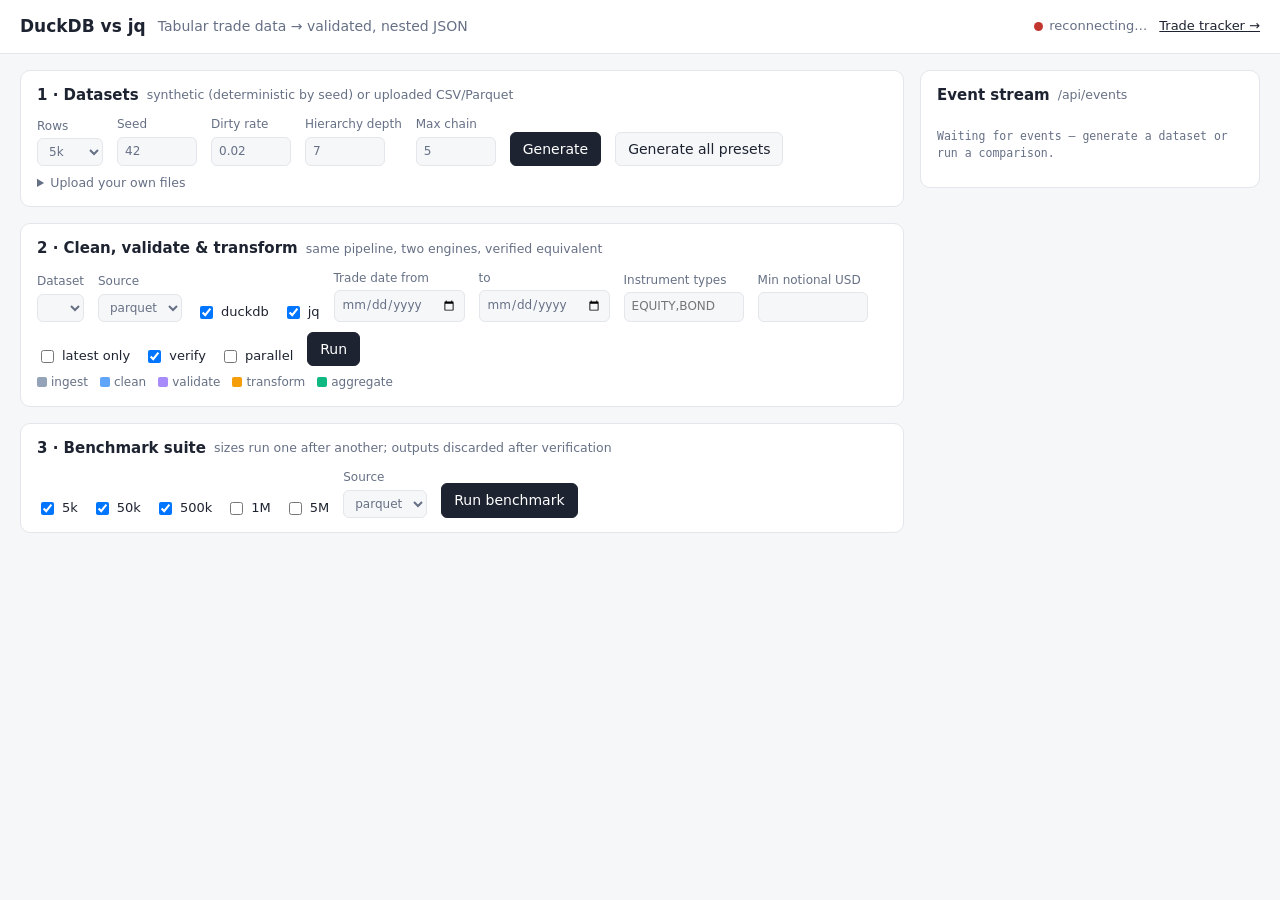
==== app/api/static/index.html @ 7aa0da77 "DuckDB vs jq trade-transformation POC Event-driven FastAPI service that cleans, validates and maps s" ====
<!doctype html>
<html lang="en">
<head>
<meta charset="utf-8">
<meta name="viewport" content="width=device-width, initial-scale=1">
<title>DuckDB vs jq · Trade Transformation POC</title>
<style>
  :root {
    --bg: #f6f7f9; --panel: #ffffff; --ink: #1d2330; --muted: #667085; --line: #e3e6eb;
    --duck: #d9a514; --jq: #4f6bd8; --ok: #1f8a4c; --bad: #c2362f; --warn: #b26b00;
    --ingest: #94a3b8; --clean: #60a5fa; --validate: #a78bfa; --transform: #f59e0b; --aggregate: #10b981;
    color-scheme: light;
  }
  @media (prefers-color-scheme: dark) {
    :root { --bg: #11141a; --panel: #1a1f27; --ink: #e6e9ef; --muted: #98a2b3; --line: #2a313c; color-scheme: dark; }
  }
  * { box-sizing: border-box; }
  body { margin: 0; background: var(--bg); color: var(--ink); font: 14px/1.45 system-ui, -apple-system, "Segoe UI", sans-serif; }
  header { display: flex; align-items: center; gap: 12px; padding: 14px 20px; border-bottom: 1px solid var(--line); background: var(--panel); position: sticky; top: 0; z-index: 2; }
  header h1 { font-size: 17px; margin: 0; }
  header .sub { color: var(--muted); }
  .live { margin-left: auto; display: flex; align-items: center; gap: 6px; color: var(--muted); font-size: 13px; }
  .dot { width: 9px; height: 9px; border-radius: 50%; background: var(--bad); }
  .dot.on { background: var(--ok); }
  main { display: grid; grid-template-columns: minmax(0, 1fr) 340px; gap: 16px; padding: 16px 20px; max-width: 1500px; margin: 0 auto; }
  @media (max-width: 1100px) { main { grid-template-columns: 1fr; } }
  section { background: var(--panel); border: 1px solid var(--line); border-radius: 10px; padding: 14px 16px; margin-bottom: 16px; }
  h2 { font-size: 15px; margin: 0 0 10px; display: flex; align-items: center; gap: 8px; }
  h2 .hint { font-weight: 400; color: var(--muted); font-size: 12.5px; }
  form { display: flex; flex-wrap: wrap; gap: 10px 14px; align-items: flex-end; }
  label { display: flex; flex-direction: column; gap: 3px; font-size: 12px; color: var(--muted); }
  label.inline { flex-direction: row; align-items: center; gap: 5px; color: var(--ink); font-size: 13px; }
  input, select, button { font: inherit; color: inherit; }
  input[type=text], input[type=number], input[type=date], select { padding: 5px 7px; border: 1px solid var(--line); border-radius: 6px; background: var(--bg); min-width: 0; }
  button { padding: 6px 12px; border-radius: 6px; border: 1px solid var(--line); background: var(--bg); cursor: pointer; }
  button.primary { background: var(--ink); color: var(--panel); border-color: var(--ink); }
  button:disabled { opacity: .5; cursor: default; }
  .table-wrap { overflow-x: auto; }
  table { border-collapse: collapse; width: 100%; font-size: 13px; }
  th, td { text-align: left; padding: 6px 8px; border-bottom: 1px solid var(--line); white-space: nowrap; }
  th { color: var(--muted); font-weight: 500; }
  td.num, th.num { text-align: right; font-variant-numeric: tabular-nums; }
  .badge { display: inline-block; padding: 1px 7px; border-radius: 999px; font-size: 11.5px; border: 1px solid currentColor; }
  .s-ready, .s-succeeded, .s-completed { color: var(--ok); }
  .s-failed { color: var(--bad); }
  .s-pending, .s-queued, .s-running, .s-verifying, .s-preparing { color: var(--warn); }
  .engine-duckdb { color: var(--duck); font-weight: 600; }
  .engine-jq { color: var(--jq); font-weight: 600; }
  .card { border: 1px solid var(--line); border-radius: 8px; padding: 10px 12px; margin-top: 10px; }
  .card-head { display: flex; flex-wrap: wrap; gap: 8px 14px; align-items: center; }
  .card-head .id { font-family: ui-monospace, monospace; font-size: 12px; color: var(--muted); }
  .bars { margin-top: 8px; display: grid; grid-template-columns: 70px minmax(0, 1fr) 210px; gap: 6px 10px; align-items: center; }
  .bar { display: flex; height: 18px; border-radius: 4px; overflow: hidden; background: var(--bg); }
  .bar span { display: block; height: 100%; min-width: 1px; }
  .metrics { font-size: 12px; color: var(--muted); font-variant-numeric: tabular-nums; }
  .legend { display: flex; gap: 12px; flex-wrap: wrap; font-size: 12px; color: var(--muted); margin-top: 8px; }
  .legend i { display: inline-block; width: 10px; height: 10px; border-radius: 2px; margin-right: 4px; vertical-align: -1px; }
  .verdict { font-size: 12.5px; margin-top: 6px; }
  .links a { margin-right: 10px; font-size: 12px; }
  .err { color: var(--bad); font-size: 12px; white-space: normal; }
  #log { font-family: ui-monospace, monospace; font-size: 11.5px; max-height: 70vh; overflow-y: auto; }
  #log div { padding: 3px 0; border-bottom: 1px dashed var(--line); word-break: break-word; }
  #log b { font-weight: 600; }
  pre { background: var(--bg); padding: 10px; border-radius: 6px; overflow: auto; max-height: 420px; font-size: 12px; }
  .muted { color: var(--muted); }
  details summary { cursor: pointer; color: var(--muted); font-size: 12.5px; margin-top: 8px; }
</style>
</head>
<body>
<header>
  <h1>DuckDB vs jq</h1>
  <span class="sub">Tabular trade data → validated, nested JSON</span>
  <span class="live"><span id="dot" class="dot"></span><span id="live-label">connecting…</span></span>
  <a href="/tracker" style="color:var(--ink);font-size:13px">Trade tracker →</a>
</header>
<main>
  <div>
    <section>
      <h2>1 · Datasets <span class="hint">synthetic (deterministic by seed) or uploaded CSV/Parquet</span></h2>
      <form id="gen-form">
        <label>Rows
          <select name="rows">
            <option value="5000">5k</option><option value="50000">50k</option><option value="500000">500k</option>
            <option value="1000000">1M</option><option value="5000000">5M</option>
          </select></label>
        <label>Seed <input type="number" name="seed" value="42" style="width:80px"></label>
        <label>Dirty rate <input type="number" name="dirty_rate" value="0.02" step="0.01" min="0" max="0.5" style="width:80px"></label>
        <label>Hierarchy depth <input type="number" name="hierarchy_depth" value="7" min="1" max="1000" style="width:80px"></label>
        <label>Max chain <input type="number" name="max_chain_length" value="5" min="1" max="500" style="width:80px"></label>
        <button class="primary">Generate</button>
        <button type="button" id="presets">Generate all presets</button>
      </form>
      <details><summary>Upload your own files</summary>
        <form id="upload-form" style="margin-top:8px">
          <label>trades * <input type="file" name="trades" accept=".csv,.parquet" required></label>
          <label>counterparties <input type="file" name="counterparties" accept=".csv,.parquet"></label>
          <label>instruments <input type="file" name="instruments" accept=".csv,.parquet"></label>
          <label>books <input type="file" name="books" accept=".csv,.parquet"></label>
          <label>fx_rates <input type="file" name="fx_rates" accept=".csv,.parquet"></label>
          <button class="primary">Upload</button>
        </form>
      </details>
      <div class="table-wrap"><table id="datasets"></table></div>
    </section>

    <section>
      <h2>2 · Clean, validate &amp; transform <span class="hint">same pipeline, two engines, verified equivalent</span></h2>
      <form id="cmp-form">
        <label>Dataset <select name="dataset_id" id="dataset-select" required></select></label>
        <label>Source <select name="source_format"><option>parquet</option><option>csv</option></select></label>
        <label class="inline"><input type="checkbox" name="duckdb" checked> duckdb</label>
        <label class="inline"><input type="checkbox" name="jq" checked> jq</label>
        <label>Trade date from <input type="date" name="trade_date_from"></label>
        <label>to <input type="date" name="trade_date_to"></label>
        <label>Instrument types <input type="text" name="instrument_types" placeholder="EQUITY,BOND" style="width:120px"></label>
        <label>Min notional USD <input type="number" name="min_notional_usd" style="width:110px"></label>
        <label class="inline"><input type="checkbox" name="latest_only"> latest only</label>
        <label class="inline"><input type="checkbox" name="verify" checked> verify</label>
        <label class="inline"><input type="checkbox" name="parallel_engines"> parallel</label>
        <button class="primary">Run</button>
      </form>
      <div class="legend" id="legend"></div>
      <div id="comparisons"></div>
    </section>

    <section>
      <h2>3 · Benchmark suite <span class="hint">sizes run one after another; outputs discarded after verification</span></h2>
      <form id="bench-form">
        <label class="inline"><input type="checkbox" name="size" value="5k" checked> 5k</label>
        <label class="inline"><input type="checkbox" name="size" value="50k" checked> 50k</label>
        <label class="inline"><input type="checkbox" name="size" value="500k" checked> 500k</label>
        <label class="inline"><input type="checkbox" name="size" value="1m"> 1M</label>
        <label class="inline"><input type="checkbox" name="size" value="5m"> 5M</label>
        <label>Source <select name="source_format"><option>parquet</option><option>csv</option></select></label>
        <button class="primary">Run benchmark</button>
      </form>
      <div id="benchmarks"></div>
    </section>

    <section id="preview-section" hidden>
      <h2>Output preview <span class="hint" id="preview-title"></span></h2>
      <pre id="preview"></pre>
    </section>
  </div>

  <aside>
    <section>
      <h2>Event stream <span class="hint">/api/events</span></h2>
      <div id="log"><p class="muted" id="log-empty">Waiting for events — generate a dataset or run a comparison.</p></div>
    </section>
  </aside>
</main>

<script>
const STAGES = ["ingest", "clean", "validate", "transform", "aggregate"];
const $ = (sel) => document.querySelector(sel);
const esc = (v) => String(v ?? "").replace(/[&<>"]/g, (c) => ({ "&": "&amp;", "<": "&lt;", ">": "&gt;", '"': "&quot;" })[c]);
const fmtN = (n) => n == null ? "-" : Number(n).toLocaleString();
const fmtS = (s) => s == null ? "-" : s < 10 ? s.toFixed(2) + "s" : s < 600 ? s.toFixed(1) + "s" : (s / 60).toFixed(1) + "m";
const fmtMB = (mb) => mb == null ? "-" : mb >= 1024 ? (mb / 1024).toFixed(1) + " GB" : mb >= 1 ? mb.toFixed(0) + " MB" : (mb * 1024).toFixed(0) + " KB";
const badge = (s) => `<span class="badge s-${esc(s)}">${esc(s)}</span>`;

async function api(path, options = {}) {
  const res = await fetch(path, options);
  const body = res.headers.get("content-type")?.includes("json") ? await res.json() : await res.text();
  if (!res.ok) throw new Error(body?.detail ? JSON.stringify(body.detail) : res.statusText);
  return body;
}
const post = (path, payload) => api(path, { method: "POST", headers: { "content-type": "application/json" }, body: JSON.stringify(payload) });

$("#legend").innerHTML = STAGES.map((s) => `<span><i style="background:var(--${s})"></i>${s}</span>`).join("");

function renderDatasets(datasets) {
  const head = `<tr><th>Dataset</th><th>Origin</th><th>Status</th><th class="num">Trades</th><th class="num">Counterparties</th><th class="num">Parquet</th><th class="num">CSV</th><th class="num">Generated in</th></tr>`;
  const rows = datasets.map((d) => `<tr>
      <td><code>${esc(d.dataset_id)}</code>${d.error ? `<div class="err">${esc(d.error)}</div>` : ""}</td>
      <td>${esc(d.origin)}</td><td>${badge(d.status)}</td>
      <td class="num">${fmtN(d.row_counts.trades)}</td><td class="num">${fmtN(d.row_counts.counterparties)}</td>
      <td class="num">${d.size_bytes.parquet ? fmtMB(d.size_bytes.parquet / 1048576) : "-"}</td>
      <td class="num">${d.size_bytes.csv ? fmtMB(d.size_bytes.csv / 1048576) : "-"}</td>
      <td class="num">${fmtS(d.generation_seconds)}</td></tr>`).join("");
  $("#datasets").innerHTML = datasets.length ? head + rows : `<tr><td class="muted">No datasets yet — generate one above.</td></tr>`;
  const select = $("#dataset-select"), current = select.value;
  select.innerHTML = datasets.filter((d) => d.status === "ready")
    .map((d) => `<option value="${esc(d.dataset_id)}">${esc(d.dataset_id)} (${fmtN(d.row_counts.trades)})</option>`).join("");
  if ([...select.options].some((o) => o.value === current)) select.value = current;
}

function stageBar(run, scale) {
  const spans = STAGES.map((stage) => {
    const t = run.stages[stage];
    if (!t) return "";
    const width = scale ? (t.wall_seconds / scale) * 100 : 0;
    return `<span title="${stage}: ${fmtS(t.wall_seconds)} · ${t.cpu_utilization} cores · ${fmtMB(t.peak_rss_mb)}" style="width:${width}%;background:var(--${stage})"></span>`;
  }).join("");
  return `<div class="bar">${spans}</div>`;
}

function renderComparison(report) {
  const c = report.comparison;
  const scale = Math.max(...report.runs.map((r) => r.total_seconds), 0.0001);
  const slow = report.slowdown_vs_duckdb.jq;
  const rows = report.runs.map((r) => `
    <div class="engine-${r.engine}">${r.engine}</div>
    ${stageBar(r, scale)}
    <div class="metrics">${badge(r.status)} ${r.current_stage ? "· " + r.current_stage + " " : ""}
      ${fmtS(r.total_seconds)} · ${fmtMB(r.peak_rss_mb)} · ${r.cpu_utilization} cores
      ${r.error ? `<div class="err">${esc(r.error)}</div>` : ""}</div>`).join("");
  const v = c.verification;
  const verdict = v ? (report.equivalent
      ? `<span class="s-succeeded">✔ outputs equivalent</span> <span class="muted">(${v.checks.map((k) => `${k.output}: ${fmtN(k.left_rows)} rows, ${fmtN(k.compared_docs)} compared`).join(" · ")}${v.sampled ? " · sampled" : ""})</span>`
      : `<span class="s-failed">✘ outputs differ</span> <pre>${esc(JSON.stringify(v.checks.filter((k) => k.mismatched_docs || !k.keys_match), null, 1))}</pre>`)
    : c.note ? `<span class="muted">${esc(c.note)}</span>` : "";
  const links = report.runs.filter((r) => r.outputs.length).map((r) =>
    `<span class="engine-${r.engine}">${r.engine}:</span> <a href="/tracker#run=${encodeURIComponent(r.run_id)}">track rows</a> ` + r.outputs.filter((o) => o !== "row_status").map((o) =>
      `<a href="#" data-run="${r.run_id}" data-output="${o}">${o}</a><a href="/api/runs/${r.run_id}/outputs/${o}/download" title="download all rows">⤓</a>`).join(" ")).join(" &nbsp; ");
  const quality = report.runs.find((r) => r.quality)?.quality;
  return `<div class="card">
    <div class="card-head">${badge(c.status)} <code>${esc(c.dataset_id)}</code> <span class="muted">${esc(c.source_format)}</span>
      ${slow ? `<b>jq ${slow.total}× slower</b> <span class="muted">(${STAGES.filter((s) => slow[s] != null).map((s) => `${s} ${slow[s]}×`).join(", ")})</span>` : ""}
      <span class="id">${esc(c.comparison_id)}</span></div>
    <div class="bars">${rows}</div>
    <div class="verdict">${verdict}</div>
    ${quality ? `<div class="metrics">raw ${fmtN(quality.raw_rows)} → dupes −${fmtN(quality.duplicates_removed)} → valid ${fmtN(quality.valid_rows)} / rejected ${fmtN(quality.rejected_rows)} → output ${fmtN(quality.output_rows)} docs, ${fmtN(quality.exposure_groups)} exposure groups</div>` : ""}
    <div class="links">${links}</div>
  </div>`;
}

const specLabel = (s) => `${fmtN(s.rows)} rows` + (s.hierarchy_depth !== 7 ? ` · hierarchy depth ${s.hierarchy_depth}` : "")
  + (s.max_chain_length !== 5 ? ` · chains up to ${s.max_chain_length}` : "");

function renderBenchmark(report) {
  const b = report.benchmark;
  const max = Math.max(...report.rows.map((r) => r.total_seconds), 0.0001);
  const rows = report.rows.map((r) => `<tr>
      <td class="num">${fmtN(r.rows)}</td><td class="engine-${r.engine}">${r.engine}</td><td>${badge(r.status)}</td>
      ${STAGES.map((s) => `<td class="num">${fmtS(r.stage_seconds[s])}</td>`).join("")}
      <td class="num"><b>${fmtS(r.total_seconds)}</b></td>
      <td style="min-width:120px"><div class="bar"><span style="width:${(r.total_seconds / max) * 100}%;background:var(--${r.engine === "duckdb" ? "duck" : "jq"})"></span></div></td>
      <td class="num">${fmtMB(r.peak_rss_mb)}</td><td class="num">${r.cpu_utilization}</td>
      <td class="num">${fmtN(r.rows_per_second)}</td>
      <td class="num">${r.slowdown_vs_duckdb ? r.slowdown_vs_duckdb + "×" : "-"}</td>
      <td>${r.equivalent == null ? "-" : r.equivalent ? "✔" : "✘"}</td></tr>
      ${r.error ? `<tr><td></td><td colspan="14" class="err">${esc(r.error)}</td></tr>` : ""}`).join("");
  return `<div class="card">
    <div class="card-head">${badge(b.status)} <span>${b.specs.map(specLabel).join(" · ")} · ${esc(b.source_format)}</span>
      <a href="/api/benchmarks/${b.benchmark_id}/report.md" target="_blank">markdown</a><span class="id">${esc(b.benchmark_id)}</span></div>
    ${b.error ? `<div class="err">${esc(b.error)}</div>` : ""}
    <div class="table-wrap"><table>
      <tr><th class="num">Rows</th><th>Engine</th><th>Status</th>${STAGES.map((s) => `<th class="num">${s}</th>`).join("")}
        <th class="num">Total</th><th></th><th class="num">Peak RSS</th><th class="num">Cores</th><th class="num">Rows/s</th><th class="num">× DuckDB</th><th>Equal</th></tr>
      ${rows || `<tr><td colspan="15" class="muted">preparing datasets…</td></tr>`}
    </table></div></div>`;
}

let refreshTimer = null;
function scheduleRefresh() { clearTimeout(refreshTimer); refreshTimer = setTimeout(refresh, 250); }
async function refresh() {
  const [datasets, comparisons, benchmarks] = await Promise.all([api("/api/datasets"), api("/api/comparisons"), api("/api/benchmarks")]);
  renderDatasets(datasets);
  $("#comparisons").innerHTML = comparisons.filter((r) => !r.comparison.benchmark_id).slice(0, 15).map(renderComparison).join("")
    || `<p class="muted">No comparisons yet.</p>`;
  $("#benchmarks").innerHTML = benchmarks.slice(0, 5).map(renderBenchmark).join("") || `<p class="muted">No benchmarks yet.</p>`;
}

function logEvent(type, data) {
  const ids = Object.entries(data).filter(([k]) => k.endsWith("_id")).map(([, v]) => v).join(" ");
  let extra = "";
  if (type === "StageCompleted") extra = ` ${data.metrics.stage} ${fmtS(data.metrics.wall_seconds)} ${fmtMB(data.metrics.peak_rss_mb)}`;
  if (type === "StageStarted") extra = ` ${data.stage}`;
  $("#log-empty")?.remove();
  const line = document.createElement("div");
  line.innerHTML = `<span class="muted">${new Date(data.occurred_at).toLocaleTimeString()}</span> <b>${esc(type)}</b>${esc(extra)} <span class="muted">${esc(ids)}</span>`;
  $("#log").prepend(line);
  while ($("#log").childElementCount > 300) $("#log").lastChild.remove();
}

function connect() {
  const source = new EventSource("/api/events");
  source.onopen = () => { $("#dot").classList.add("on"); $("#live-label").textContent = "live"; };
  source.onerror = () => { $("#dot").classList.remove("on"); $("#live-label").textContent = "reconnecting…"; };
  const types = ["DatasetGenerationRequested", "DatasetUploaded", "DatasetReady", "DatasetFailed", "RunStarted", "StageStarted",
    "StageCompleted", "RunFinished", "OutputsDiscarded", "ComparisonRequested", "ComparisonStarted", "VerificationStarted",
    "ComparisonCompleted", "BenchmarkRequested", "BenchmarkProgressed", "BenchmarkCompleted"];
  for (const type of types) source.addEventListener(type, (e) => { logEvent(type, JSON.parse(e.data)); scheduleRefresh(); });
}

function withButton(form, handler) {
  form.addEventListener("submit", async (event) => {
    event.preventDefault();
    const button = form.querySelector("button.primary");
    button.disabled = true;
    try { await handler(new FormData(form)); await refresh(); }
    catch (err) { alert(err.message); }
    finally { button.disabled = false; }
  });
}

withButton($("#gen-form"), (f) => post("/api/datasets/generate", {
  rows: +f.get("rows"), seed: +f.get("seed"), dirty_rate: +f.get("dirty_rate"),
  hierarchy_depth: +f.get("hierarchy_depth"), max_chain_length: +f.get("max_chain_length"),
}));
$("#presets").addEventListener("click", async () => {
  const f = new FormData($("#gen-form"));
  await post("/api/datasets/presets", { seed: +f.get("seed"), dirty_rate: +f.get("dirty_rate") });
  refresh();
});
withButton($("#upload-form"), (f) => {
  for (const [key, value] of [...f.entries()]) if (value instanceof File && !value.name) f.delete(key);
  return api("/api/datasets/upload", { method: "POST", body: f });
});
withButton($("#cmp-form"), (f) => post("/api/comparisons", {
  dataset_id: f.get("dataset_id"),
  source_format: f.get("source_format"),
  engines: ["duckdb", "jq"].filter((e) => f.get(e)),
  verify: !!f.get("verify"),
  parallel_engines: !!f.get("parallel_engines"),
  params: {
    trade_date_from: f.get("trade_date_from") || null,
    trade_date_to: f.get("trade_date_to") || null,
    instrument_types: f.get("instrument_types") ? f.get("instrument_types").split(",").map((s) => s.trim()).filter(Boolean) : null,
    min_notional_usd: f.get("min_notional_usd") ? +f.get("min_notional_usd") : null,
    latest_only: !!f.get("latest_only"),
  },
}));
withButton($("#bench-form"), (f) => post("/api/benchmarks", { sizes: f.getAll("size"), source_format: f.get("source_format") }));

document.addEventListener("click", async (event) => {
  const link = event.target.closest("a[data-run]");
  if (!link) return;
  event.preventDefault();
  const { run, output } = link.dataset;
  const data = await api(`/api/runs/${run}/outputs/${output}?limit=3`);
  $("#preview-title").textContent = `${run} · ${output} (first documents)`;
  $("#preview").textContent = JSON.stringify(data, null, 2);
  $("#preview-section").hidden = false;
  $("#preview-section").scrollIntoView({ behavior: "smooth" });
});

connect();
refresh();
</script>
</body>
</html>
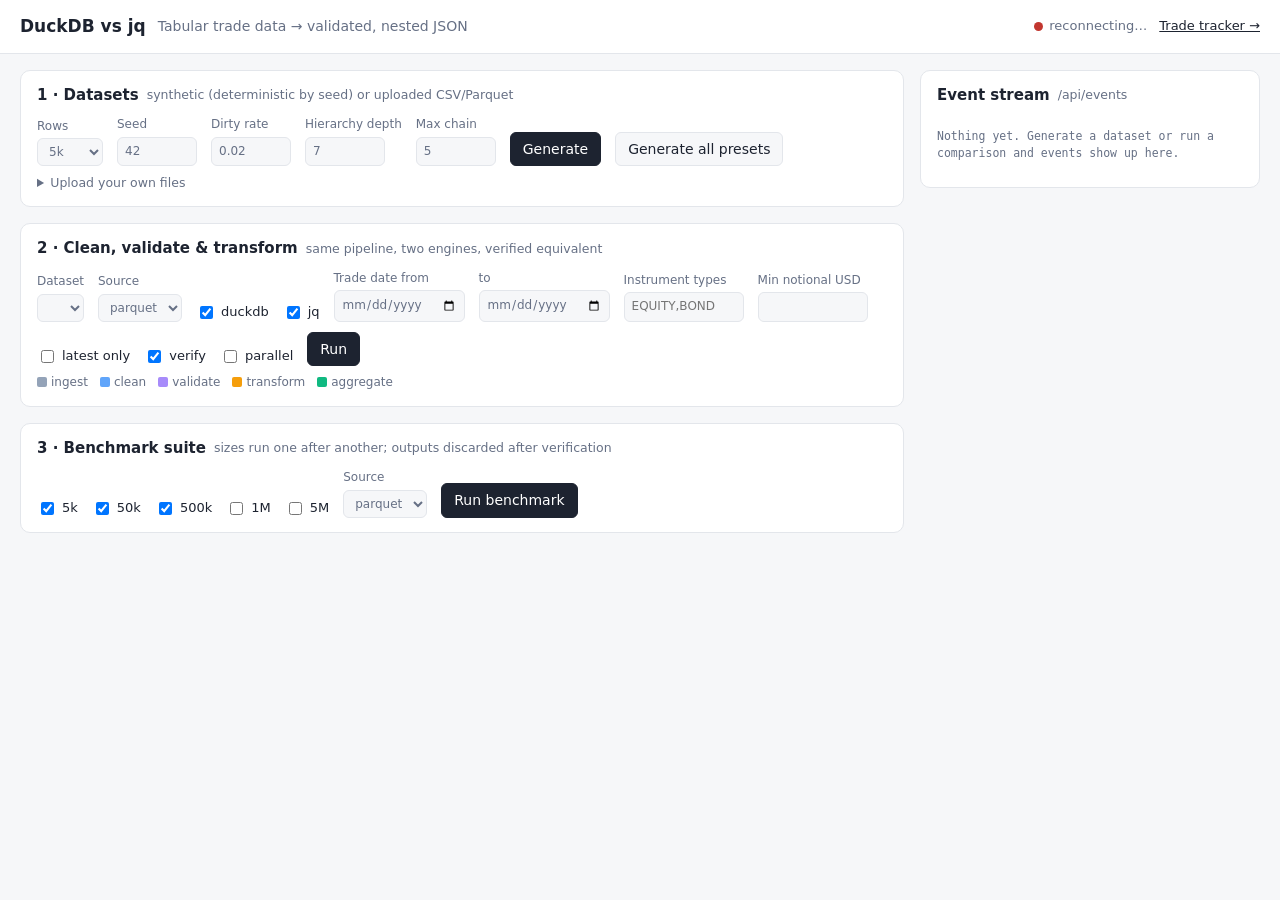
==== commit 4d4211aa: "Rewrite the report and README, trim comments New report layout with the main result up front and sho" ====
--- a/app/api/static/index.html
+++ b/app/api/static/index.html
@@ -146,7 +146,7 @@
   <aside>
     <section>
       <h2>Event stream <span class="hint">/api/events</span></h2>
-      <div id="log"><p class="muted" id="log-empty">Waiting for events — generate a dataset or run a comparison.</p></div>
+      <div id="log"><p class="muted" id="log-empty">Nothing yet. Generate a dataset or run a comparison and events show up here.</p></div>
     </section>
   </aside>
 </main>
@@ -179,7 +179,7 @@
       <td class="num">${d.size_bytes.parquet ? fmtMB(d.size_bytes.parquet / 1048576) : "-"}</td>
       <td class="num">${d.size_bytes.csv ? fmtMB(d.size_bytes.csv / 1048576) : "-"}</td>
       <td class="num">${fmtS(d.generation_seconds)}</td></tr>`).join("");
-  $("#datasets").innerHTML = datasets.length ? head + rows : `<tr><td class="muted">No datasets yet — generate one above.</td></tr>`;
+  $("#datasets").innerHTML = datasets.length ? head + rows : `<tr><td class="muted">No datasets yet. Generate one above.</td></tr>`;
   const select = $("#dataset-select"), current = select.value;
   select.innerHTML = datasets.filter((d) => d.status === "ready")
     .map((d) => `<option value="${esc(d.dataset_id)}">${esc(d.dataset_id)} (${fmtN(d.row_counts.trades)})</option>`).join("");
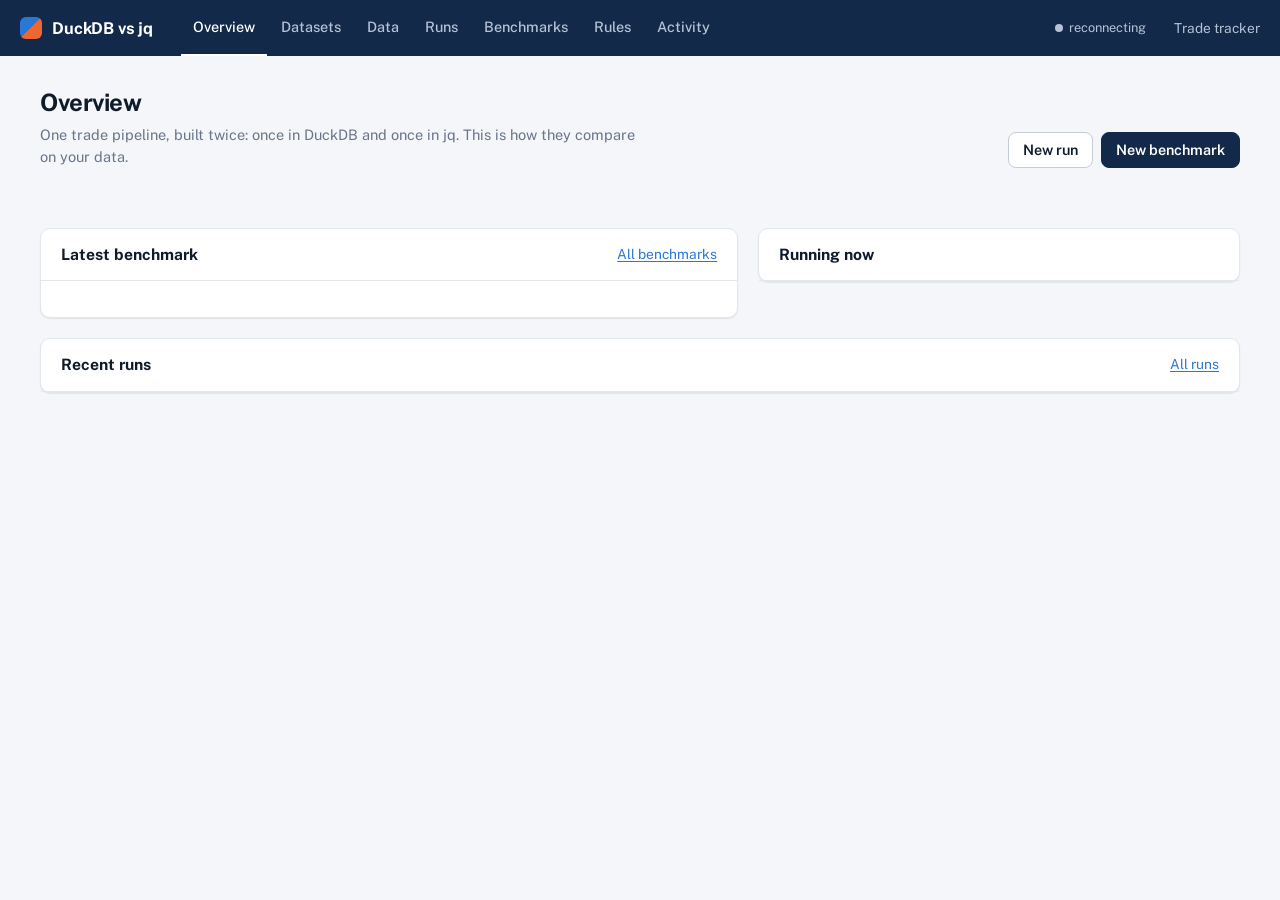
==== commit 903958f5: "Browse and fix data, version the rules, and clean up the dashboard The Data tab shows every raw inpu" ====
--- a/app/api/static/index.html
+++ b/app/api/static/index.html
@@ -2,343 +2,1802 @@
 <html lang="en">
 <head>
 <meta charset="utf-8">
-<meta name="viewport" content="width=device-width, initial-scale=1">
-<title>DuckDB vs jq · Trade Transformation POC</title>
+<meta name="viewport" content="width=device-width, initial-scale=1, viewport-fit=cover">
+<title>DuckDB vs jq</title>
+<link rel="preconnect" href="https://fonts.googleapis.com">
+<link rel="preconnect" href="https://fonts.gstatic.com" crossorigin>
+<link rel="stylesheet" href="https://fonts.googleapis.com/css2?family=IBM+Plex+Mono:wght@400;500&family=Public+Sans:wght@400;500;600;700&display=swap">
 <style>
-  :root {
-    --bg: #f6f7f9; --panel: #ffffff; --ink: #1d2330; --muted: #667085; --line: #e3e6eb;
-    --duck: #d9a514; --jq: #4f6bd8; --ok: #1f8a4c; --bad: #c2362f; --warn: #b26b00;
-    --ingest: #94a3b8; --clean: #60a5fa; --validate: #a78bfa; --transform: #f59e0b; --aggregate: #10b981;
-    color-scheme: light;
-  }
-  @media (prefers-color-scheme: dark) {
-    :root { --bg: #11141a; --panel: #1a1f27; --ink: #e6e9ef; --muted: #98a2b3; --line: #2a313c; color-scheme: dark; }
-  }
-  * { box-sizing: border-box; }
-  body { margin: 0; background: var(--bg); color: var(--ink); font: 14px/1.45 system-ui, -apple-system, "Segoe UI", sans-serif; }
-  header { display: flex; align-items: center; gap: 12px; padding: 14px 20px; border-bottom: 1px solid var(--line); background: var(--panel); position: sticky; top: 0; z-index: 2; }
-  header h1 { font-size: 17px; margin: 0; }
-  header .sub { color: var(--muted); }
-  .live { margin-left: auto; display: flex; align-items: center; gap: 6px; color: var(--muted); font-size: 13px; }
-  .dot { width: 9px; height: 9px; border-radius: 50%; background: var(--bad); }
-  .dot.on { background: var(--ok); }
-  main { display: grid; grid-template-columns: minmax(0, 1fr) 340px; gap: 16px; padding: 16px 20px; max-width: 1500px; margin: 0 auto; }
-  @media (max-width: 1100px) { main { grid-template-columns: 1fr; } }
-  section { background: var(--panel); border: 1px solid var(--line); border-radius: 10px; padding: 14px 16px; margin-bottom: 16px; }
-  h2 { font-size: 15px; margin: 0 0 10px; display: flex; align-items: center; gap: 8px; }
-  h2 .hint { font-weight: 400; color: var(--muted); font-size: 12.5px; }
-  form { display: flex; flex-wrap: wrap; gap: 10px 14px; align-items: flex-end; }
-  label { display: flex; flex-direction: column; gap: 3px; font-size: 12px; color: var(--muted); }
-  label.inline { flex-direction: row; align-items: center; gap: 5px; color: var(--ink); font-size: 13px; }
-  input, select, button { font: inherit; color: inherit; }
-  input[type=text], input[type=number], input[type=date], select { padding: 5px 7px; border: 1px solid var(--line); border-radius: 6px; background: var(--bg); min-width: 0; }
-  button { padding: 6px 12px; border-radius: 6px; border: 1px solid var(--line); background: var(--bg); cursor: pointer; }
-  button.primary { background: var(--ink); color: var(--panel); border-color: var(--ink); }
-  button:disabled { opacity: .5; cursor: default; }
-  .table-wrap { overflow-x: auto; }
-  table { border-collapse: collapse; width: 100%; font-size: 13px; }
-  th, td { text-align: left; padding: 6px 8px; border-bottom: 1px solid var(--line); white-space: nowrap; }
-  th { color: var(--muted); font-weight: 500; }
-  td.num, th.num { text-align: right; font-variant-numeric: tabular-nums; }
-  .badge { display: inline-block; padding: 1px 7px; border-radius: 999px; font-size: 11.5px; border: 1px solid currentColor; }
-  .s-ready, .s-succeeded, .s-completed { color: var(--ok); }
-  .s-failed { color: var(--bad); }
-  .s-pending, .s-queued, .s-running, .s-verifying, .s-preparing { color: var(--warn); }
-  .engine-duckdb { color: var(--duck); font-weight: 600; }
-  .engine-jq { color: var(--jq); font-weight: 600; }
-  .card { border: 1px solid var(--line); border-radius: 8px; padding: 10px 12px; margin-top: 10px; }
-  .card-head { display: flex; flex-wrap: wrap; gap: 8px 14px; align-items: center; }
-  .card-head .id { font-family: ui-monospace, monospace; font-size: 12px; color: var(--muted); }
-  .bars { margin-top: 8px; display: grid; grid-template-columns: 70px minmax(0, 1fr) 210px; gap: 6px 10px; align-items: center; }
-  .bar { display: flex; height: 18px; border-radius: 4px; overflow: hidden; background: var(--bg); }
-  .bar span { display: block; height: 100%; min-width: 1px; }
-  .metrics { font-size: 12px; color: var(--muted); font-variant-numeric: tabular-nums; }
-  .legend { display: flex; gap: 12px; flex-wrap: wrap; font-size: 12px; color: var(--muted); margin-top: 8px; }
-  .legend i { display: inline-block; width: 10px; height: 10px; border-radius: 2px; margin-right: 4px; vertical-align: -1px; }
-  .verdict { font-size: 12.5px; margin-top: 6px; }
-  .links a { margin-right: 10px; font-size: 12px; }
-  .err { color: var(--bad); font-size: 12px; white-space: normal; }
-  #log { font-family: ui-monospace, monospace; font-size: 11.5px; max-height: 70vh; overflow-y: auto; }
-  #log div { padding: 3px 0; border-bottom: 1px dashed var(--line); word-break: break-word; }
-  #log b { font-weight: 600; }
-  pre { background: var(--bg); padding: 10px; border-radius: 6px; overflow: auto; max-height: 420px; font-size: 12px; }
-  .muted { color: var(--muted); }
-  details summary { cursor: pointer; color: var(--muted); font-size: 12.5px; margin-top: 8px; }
+/* Layout: the trade tracker's app shell. Navy top bar with tabs; each tab is a header row with its
+   main action, then compact lists that open on click. Forms live in a side panel, not on the page.
+   Blue is always DuckDB and orange is always jq. */
+:root {
+  --page: #f4f6f9;
+  --surface: #ffffff;
+  --surface-2: #f3f5f8;
+  --hover: #f0f4fa;
+  --ink: #0f1b2b;
+  --ink-2: #3c4959;
+  --ink-3: #69758a;
+  --line: #e2e7ee;
+  --line-strong: #c3ccd7;
+  --brand: #13294a;
+  --on-brand: #ffffff;
+  --on-brand-2: #b6c3d6;
+  --primary: #13294a;
+  --on-primary: #ffffff;
+  --accent: #2a78d6;
+  --good: #17784a;
+  --good-soft: #e6f4ec;
+  --warn: #a35f00;
+  --warn-soft: #fbf1e0;
+  --bad: #b8392b;
+  --bad-soft: #fbeae8;
+  --muted-soft: #eef1f5;
+  --duck: #2a78d6;
+  --jq: #eb6834;
+  --st-ingest: #8a96a8;
+  --st-clean: #2f9e8f;
+  --st-validate: #8b6fd6;
+  --st-transform: #d9a21b;
+  --st-aggregate: #4a9c5d;
+  --shadow: 0 1px 2px rgb(15 27 43 / 0.05), 0 1px 1px rgb(15 27 43 / 0.03);
+  --shadow-lg: 0 12px 40px rgb(15 27 43 / 0.18);
+  --font-body: "Public Sans", "Helvetica Neue", Arial, sans-serif;
+  --font-mono: "IBM Plex Mono", ui-monospace, "SFMono-Regular", Menlo, monospace;
+}
+@media (prefers-color-scheme: dark) {
+  :root:not([data-theme="light"]) {
+    color-scheme: dark;
+    --page: #0a0f17; --surface: #111925; --surface-2: #172131; --hover: #182437;
+    --ink: #e7ecf2; --ink-2: #b3becb; --ink-3: #8a97a8; --line: #233042; --line-strong: #3a4a5f;
+    --brand: #0f1f35; --on-brand: #ffffff; --on-brand-2: #9fb0c8; --primary: #3987e5; --on-primary: #ffffff; --accent: #5aa0f0;
+    --good: #4cc38a; --good-soft: #12291f; --warn: #e0a040; --warn-soft: #2d2213; --bad: #ef7466; --bad-soft: #2e1916;
+    --muted-soft: #1b2533; --duck: #4b93ea; --jq: #f07a48;
+    --st-ingest: #8d9bb0; --st-clean: #3bb5a3; --st-validate: #9d84e6; --st-transform: #e3b23a; --st-aggregate: #5db571;
+    --shadow: 0 1px 2px rgb(0 0 0 / 0.3); --shadow-lg: 0 12px 40px rgb(0 0 0 / 0.5);
+  }
+}
+:root[data-theme="dark"] {
+  color-scheme: dark;
+  --page: #0a0f17; --surface: #111925; --surface-2: #172131; --hover: #182437;
+  --ink: #e7ecf2; --ink-2: #b3becb; --ink-3: #8a97a8; --line: #233042; --line-strong: #3a4a5f;
+  --brand: #0f1f35; --on-brand: #ffffff; --on-brand-2: #9fb0c8; --primary: #3987e5; --on-primary: #ffffff; --accent: #5aa0f0;
+  --good: #4cc38a; --good-soft: #12291f; --warn: #e0a040; --warn-soft: #2d2213; --bad: #ef7466; --bad-soft: #2e1916;
+  --muted-soft: #1b2533; --duck: #4b93ea; --jq: #f07a48;
+  --st-ingest: #8d9bb0; --st-clean: #3bb5a3; --st-validate: #9d84e6; --st-transform: #e3b23a; --st-aggregate: #5db571;
+  --shadow: 0 1px 2px rgb(0 0 0 / 0.3); --shadow-lg: 0 12px 40px rgb(0 0 0 / 0.5);
+}
+* { box-sizing: border-box; }
+[hidden] { display: none !important; }
+body { margin: 0; background: var(--page); color: var(--ink); font: 14.5px/1.5 var(--font-body); overflow-x: clip; }
+button, input, select { font: inherit; color: inherit; }
+a { color: var(--accent); text-underline-offset: 2px; }
+code, .mono { font-family: var(--font-mono); font-size: 0.85em; }
+:focus-visible { outline: 2px solid var(--accent); outline-offset: 2px; border-radius: 4px; }
+svg.i { width: 16px; height: 16px; flex: none; stroke: currentColor; fill: none; stroke-width: 1.8; stroke-linecap: round; stroke-linejoin: round; }
+.gutter { padding-left: max(20px, env(safe-area-inset-left, 0px)); padding-right: max(20px, env(safe-area-inset-right, 0px)); }
+.muted { color: var(--ink-3); }
+.num { font-variant-numeric: tabular-nums; }
+
+/* ---------- top bar ---------- */
+.topbar { background: var(--brand); color: var(--on-brand); position: sticky; top: 0; z-index: 5; padding-top: env(safe-area-inset-top, 0px); }
+.topbar-inner { max-width: 1240px; margin: 0 auto; display: flex; flex-wrap: wrap; align-items: center; gap: 0 28px; min-height: 56px; }
+.brand { display: flex; align-items: center; gap: 10px; }
+.brand .logo { width: 22px; height: 22px; border-radius: 6px; background: linear-gradient(135deg, var(--duck) 50%, var(--jq) 50%); }
+.brand h1 { margin: 0; font-size: 1.02rem; font-weight: 700; letter-spacing: -0.01em; }
+.tabs { display: flex; gap: 2px; margin-right: auto; overflow-x: auto; scrollbar-width: none; align-self: stretch; }
+.tabs a { display: flex; align-items: center; gap: 7px; padding: 0 12px; color: var(--on-brand-2); text-decoration: none; font-size: 0.9rem; font-weight: 500; border-bottom: 2px solid transparent; white-space: nowrap; min-height: 56px; }
+.tabs a:hover { color: var(--on-brand); }
+.tabs a[aria-current="page"] { color: var(--on-brand); border-bottom-color: var(--on-brand); }
+.tabs .count { font-size: 0.7rem; background: rgb(255 255 255 / 0.14); border-radius: 999px; padding: 0 7px; line-height: 1.7; }
+.tabs .count:empty { display: none; }
+.live { display: flex; align-items: center; gap: 6px; color: var(--on-brand-2); font-size: 0.8rem; }
+.dot { width: 8px; height: 8px; border-radius: 50%; background: var(--on-brand-2); }
+.dot.on { background: #4cc38a; box-shadow: 0 0 0 3px rgb(76 195 138 / 0.25); }
+.topbar .out { color: var(--on-brand-2); font-size: 0.86rem; text-decoration: none; }
+.topbar .out:hover { color: var(--on-brand); }
+@media (max-width: 900px) { .topbar-inner { padding-block: 10px 0; } .tabs { order: 3; width: 100%; } .tabs a { min-height: 44px; } }
+
+/* ---------- page ---------- */
+.app { max-width: 1240px; margin: 0 auto; padding-block: 28px 72px; }
+.view { display: flex; flex-direction: column; gap: 20px; }
+.page-head { display: flex; flex-wrap: wrap; align-items: flex-end; justify-content: space-between; gap: 12px 24px; }
+.page-head h2 { margin: 0; font-size: 1.5rem; letter-spacing: -0.02em; }
+.page-head p { margin: 4px 0 0; color: var(--ink-3); max-width: 68ch; }
+.actions { display: flex; flex-wrap: wrap; gap: 8px; }
+.card { background: var(--surface); border: 1px solid var(--line); border-radius: 10px; box-shadow: var(--shadow); min-width: 0; }
+.card-head { display: flex; flex-wrap: wrap; align-items: center; justify-content: space-between; gap: 6px 16px; padding: 14px 20px; border-bottom: 1px solid var(--line); }
+.card-head h3 { margin: 0; font-size: 0.98rem; }
+.card-head a, .card-head .muted { font-size: 0.86rem; }
+.card-body { padding: 18px 20px; }
+.grid-2 { display: grid; grid-template-columns: minmax(0, 1.45fr) minmax(0, 1fr); gap: 20px; align-items: start; }
+@media (max-width: 980px) { .grid-2 { grid-template-columns: minmax(0, 1fr); } }
+
+/* ---------- buttons ---------- */
+.btn { display: inline-flex; align-items: center; justify-content: center; gap: 7px; height: 36px; padding: 0 14px; border-radius: 8px; border: 1px solid var(--line-strong); background: var(--surface); color: var(--ink); font-size: 0.9rem; font-weight: 600; cursor: pointer; text-decoration: none; white-space: nowrap; }
+.btn:hover { background: var(--hover); }
+.btn.primary { background: var(--primary); border-color: var(--primary); color: var(--on-primary); }
+.btn.primary:hover { filter: brightness(1.12); }
+.btn.danger { background: var(--bad); border-color: var(--bad); color: #ffffff; }
+.btn.small { height: 30px; padding: 0 11px; font-size: 0.84rem; }
+.btn.link { border-color: transparent; background: transparent; color: var(--accent); padding: 0 6px; }
+.btn.link:hover { background: var(--hover); }
+.btn:disabled { opacity: 0.5; cursor: default; }
+.ibtn { display: inline-grid; place-items: center; width: 32px; height: 32px; border-radius: 8px; border: 1px solid transparent; background: transparent; color: var(--ink-3); cursor: pointer; text-decoration: none; }
+.ibtn:hover { background: var(--hover); color: var(--ink); border-color: var(--line); }
+.ibtn.del:hover { color: var(--bad); background: var(--bad-soft); border-color: transparent; }
+.ibtn[aria-expanded] svg { transition: transform 0.15s; }
+.ibtn[aria-expanded="true"] svg { transform: rotate(180deg); }
+@media (prefers-reduced-motion: reduce) { .ibtn[aria-expanded] svg { transition: none; } }
+
+/* ---------- pills and tags ---------- */
+.pill { display: inline-flex; align-items: center; gap: 5px; padding: 1px 9px; border-radius: 999px; font-size: 0.75rem; font-weight: 600; white-space: nowrap; line-height: 1.7; }
+.pill::before { content: ""; width: 6px; height: 6px; border-radius: 50%; background: currentColor; }
+.tone-good { background: var(--good-soft); color: var(--good); }
+.tone-bad { background: var(--bad-soft); color: var(--bad); }
+.tone-warn { background: var(--warn-soft); color: var(--warn); }
+.tone-muted { background: var(--muted-soft); color: var(--ink-3); }
+.tone-warn.live-pill::before { animation: pulse 1.2s infinite; }
+@keyframes pulse { 50% { opacity: 0.3; } }
+@media (prefers-reduced-motion: reduce) { .tone-warn.live-pill::before { animation: none; } }
+.etag { font-weight: 700; font-size: 0.85rem; }
+.etag.duckdb { color: var(--duck); }
+.etag.jq { color: var(--jq); }
+.tag { display: inline-flex; align-items: center; font-size: 0.74rem; color: var(--ink-2); background: var(--surface-2); border: 1px solid var(--line); border-radius: 5px; padding: 0 6px; white-space: nowrap; line-height: 1.6; font-weight: 500; }
+.tag.ver { background: var(--primary); border-color: var(--primary); color: var(--on-primary); font-weight: 600; }
+.id { font-family: var(--font-mono); font-size: 0.74rem; color: var(--ink-3); }
+
+/* ---------- overview ---------- */
+.headline { background: var(--brand); color: var(--on-brand); border-radius: 12px; padding: 22px 24px; display: grid; gap: 6px; box-shadow: var(--shadow); }
+.headline .eyebrow { font-size: 0.72rem; letter-spacing: 0.1em; text-transform: uppercase; color: var(--on-brand-2); font-weight: 600; }
+.headline .big { font-size: clamp(1.3rem, 2.6vw, 1.8rem); font-weight: 700; letter-spacing: -0.02em; line-height: 1.25; text-wrap: balance; }
+.headline .big .x { color: #ffb48f; }
+.headline p { margin: 0; color: var(--on-brand-2); max-width: 80ch; }
+.kpis { display: grid; grid-template-columns: repeat(4, minmax(0, 1fr)); gap: 14px; }
+@media (max-width: 980px) { .kpis { grid-template-columns: repeat(2, minmax(0, 1fr)); } }
+@media (max-width: 480px) { .kpis { grid-template-columns: minmax(0, 1fr); } }
+.kpi { padding: 16px 18px; display: grid; gap: 2px; align-content: start; }
+.kpi .label { font-size: 0.72rem; letter-spacing: 0.07em; text-transform: uppercase; color: var(--ink-3); font-weight: 600; }
+.kpi .value { font-size: 1.75rem; font-weight: 700; letter-spacing: -0.02em; font-variant-numeric: tabular-nums; line-height: 1.25; }
+.kpi .sub { font-size: 0.84rem; color: var(--ink-3); }
+.kpi.good .value { color: var(--good); }
+.kpi.bad .value { color: var(--bad); }
+.steps { display: grid; grid-template-columns: repeat(3, minmax(0, 1fr)); gap: 14px; }
+@media (max-width: 760px) { .steps { grid-template-columns: minmax(0, 1fr); } }
+.step { padding: 18px 20px; display: grid; gap: 6px; align-content: start; }
+.step .n { width: 26px; height: 26px; border-radius: 50%; background: var(--primary); color: var(--on-primary); display: grid; place-items: center; font-weight: 700; font-size: 0.84rem; }
+.step b { font-size: 0.98rem; }
+.step p { margin: 0; color: var(--ink-2); font-size: 0.9rem; }
+.step .btn { justify-self: start; margin-top: 6px; }
+.running { list-style: none; margin: 0; padding: 0; }
+.running li { padding: 12px 20px; border-bottom: 1px solid var(--line); display: grid; gap: 7px; }
+.running li:last-child { border-bottom: 0; }
+.running .what { display: flex; flex-wrap: wrap; gap: 4px 10px; align-items: center; font-size: 0.9rem; }
+.progress5 { display: grid; grid-template-columns: repeat(5, minmax(0, 1fr)); gap: 3px; }
+.progress5 span { height: 5px; border-radius: 3px; background: var(--surface-2); }
+.progress5 span.done { background: var(--line-strong); }
+.progress5 span.now { background: var(--accent); }
+.empty { padding: 32px 20px; text-align: center; color: var(--ink-3); display: grid; gap: 6px; justify-items: center; }
+.empty b { color: var(--ink-2); font-weight: 600; font-size: 0.98rem; }
+.empty .btn { margin-top: 6px; }
+
+/* ---------- tables ---------- */
+.table-wrap { overflow-x: auto; }
+table { border-collapse: collapse; width: 100%; font-size: 0.88rem; }
+th, td { text-align: left; padding: 10px 14px; border-bottom: 1px solid var(--line); vertical-align: middle; white-space: nowrap; }
+th { font-size: 0.7rem; letter-spacing: 0.07em; text-transform: uppercase; color: var(--ink-3); font-weight: 600; background: var(--surface-2); }
+th:first-child, td:first-child { padding-left: 20px; }
+th:last-child, td:last-child { padding-right: 16px; }
+tbody tr:hover td { background: var(--hover); }
+tbody tr:last-child td { border-bottom: 0; }
+td.r, th.r { text-align: right; font-variant-numeric: tabular-nums; }
+td .sub { display: block; font-size: 0.77rem; color: var(--ink-3); white-space: normal; }
+td.acts { text-align: right; width: 1%; }
+td.acts > div { display: inline-flex; gap: 2px; align-items: center; }
+tr.child td:first-child { padding-left: 44px; position: relative; }
+tr.child td:first-child::before { content: ""; position: absolute; left: 26px; top: 0; height: 50%; width: 10px; border-left: 1.5px solid var(--line-strong); border-bottom: 1.5px solid var(--line-strong); border-bottom-left-radius: 6px; }
+.dsname { display: flex; align-items: center; gap: 8px; font-weight: 600; }
+.show-sm { display: none; }
+@media (max-width: 640px) {
+  th.hide-sm, td.hide-sm { display: none; }
+  .show-sm { display: inline-flex; }
+  #ds-table td:first-child { white-space: normal; padding-right: 4px; }
+  .dsname { flex-wrap: wrap; row-gap: 4px; }
+  td.acts > div { flex-wrap: wrap; justify-content: flex-end; }
+}
+.err-line { display: block; color: var(--bad); font-size: 0.8rem; white-space: normal; max-width: 60ch; }
+
+/* ---------- expandable lists ---------- */
+.rows { list-style: none; margin: 0; padding: 0; }
+.rows-head, .row-main { display: grid; align-items: center; gap: 10px 16px; padding: 0 16px 0 20px; }
+.rows-head { min-height: 38px; font-size: 0.7rem; letter-spacing: 0.07em; text-transform: uppercase; color: var(--ink-3); font-weight: 600; background: var(--surface-2); border-bottom: 1px solid var(--line); border-radius: 10px 10px 0 0; }
+.rows > li { border-bottom: 1px solid var(--line); }
+.rows > li:last-child { border-bottom: 0; }
+.row-main { min-height: 62px; cursor: pointer; }
+.row-main:hover { background: var(--hover); }
+.rows > li:last-child .row-main { border-radius: 0 0 10px 10px; }
+.rows > li.open > .row-main { background: var(--surface-2); border-radius: 0; }
+.run-grid { grid-template-columns: minmax(0, 2.2fr) minmax(70px, 0.8fr) minmax(70px, 0.8fr) minmax(60px, 0.7fr) minmax(70px, 0.7fr) minmax(70px, 0.7fr) 68px; }
+.bench-grid { grid-template-columns: minmax(0, 2.4fr) minmax(80px, 0.7fr) minmax(0, 1.7fr) minmax(70px, 0.7fr) 102px; }
+.cell-title { display: grid; min-width: 0; gap: 1px; }
+.cell-title b { font-weight: 600; display: flex; align-items: center; gap: 8px; min-width: 0; }
+.cell-title small { color: var(--ink-3); font-size: 0.78rem; overflow: hidden; text-overflow: ellipsis; white-space: nowrap; }
+.cell-r { text-align: right; font-variant-numeric: tabular-nums; }
+.cell-acts { display: flex; gap: 2px; justify-content: flex-end; }
+@media (max-width: 760px) {
+  .rows-head { display: none; }
+  .run-grid, .bench-grid { grid-template-columns: minmax(0, 1fr) auto; padding-block: 10px; }
+  .run-grid > .hide-sm, .bench-grid > .hide-sm { display: none; }
+}
+.detail { padding: 18px 20px 20px; display: grid; gap: 16px; border-top: 1px solid var(--line); }
+.erows { display: grid; grid-template-columns: auto minmax(0, 1fr) minmax(150px, auto); gap: 10px 16px; align-items: center; }
+.sbar { display: flex; height: 22px; border-radius: 5px; overflow: hidden; background: var(--surface-2); }
+.sbar span { display: block; height: 100%; min-width: 2px; }
+.sbar span + span { border-left: 1px solid var(--surface); }
+.emetric { display: flex; flex-direction: column; text-align: right; font-variant-numeric: tabular-nums; line-height: 1.3; }
+.emetric b { font-size: 0.98rem; }
+.emetric small { color: var(--ink-3); font-size: 0.78rem; }
+.legend { display: flex; flex-wrap: wrap; gap: 4px 14px; font-size: 0.78rem; color: var(--ink-3); }
+.legend i { display: inline-block; width: 9px; height: 9px; border-radius: 2px; margin-right: 5px; vertical-align: -1px; }
+.facts { display: grid; grid-template-columns: repeat(auto-fit, minmax(min(140px, 100%), 1fr)); gap: 10px; }
+.fact { background: var(--surface-2); border-radius: 8px; padding: 10px 12px; display: grid; gap: 1px; }
+.fact span { font-size: 0.7rem; letter-spacing: 0.06em; text-transform: uppercase; color: var(--ink-3); font-weight: 600; }
+.fact b { font-size: 1.05rem; font-variant-numeric: tabular-nums; }
+.section-label { font-size: 0.7rem; letter-spacing: 0.07em; text-transform: uppercase; color: var(--ink-3); font-weight: 600; margin-bottom: 8px; }
+.reasons { display: flex; flex-wrap: wrap; gap: 6px; }
+.files { display: grid; gap: 6px; }
+.files div { display: flex; flex-wrap: wrap; gap: 4px 8px; align-items: center; font-size: 0.86rem; }
+.files .etag { min-width: 60px; }
+.error { color: var(--bad); font-size: 0.85rem; white-space: pre-wrap; word-break: break-word; background: var(--bad-soft); border-radius: 8px; padding: 10px 12px; }
+.meta { display: flex; flex-wrap: wrap; align-items: center; gap: 4px 16px; font-size: 0.8rem; color: var(--ink-3); }
+.verdict { font-size: 0.9rem; color: var(--ink-2); display: flex; flex-wrap: wrap; gap: 4px 16px; }
+
+/* ---------- benchmark chart ---------- */
+.bchart { display: grid; grid-template-columns: auto auto minmax(0, 1fr) auto; gap: 7px 12px; align-items: center; font-size: 0.86rem; }
+.bchart .size { font-weight: 600; font-variant-numeric: tabular-nums; }
+.bchart .track { height: 16px; background: var(--surface-2); border-radius: 4px; overflow: hidden; }
+.bchart .fill { height: 100%; border-radius: 4px; min-width: 2px; }
+.bchart .fill.duckdb { background: var(--duck); }
+.bchart .fill.jq { background: var(--jq); }
+.bchart .val { font-variant-numeric: tabular-nums; text-align: right; white-space: nowrap; }
+.bchart .val small { color: var(--ink-3); }
+.bchart .gap { grid-column: 1 / -1; height: 4px; }
+details.table > summary { cursor: pointer; font-size: 0.86rem; color: var(--ink-2); font-weight: 600; }
+details.table[open] > summary { margin-bottom: 10px; }
+details.table .table-wrap { border: 1px solid var(--line); border-radius: 8px; }
+
+/* ---------- activity ---------- */
+.log { list-style: none; margin: 0; padding: 0; max-height: 70vh; overflow-y: auto; }
+.log li { display: grid; grid-template-columns: 76px minmax(0, 1fr); gap: 12px; padding: 9px 20px; border-bottom: 1px solid var(--line); font-size: 0.88rem; }
+.log li:last-child { border-bottom: 0; }
+.log time { color: var(--ink-3); font-variant-numeric: tabular-nums; font-size: 0.82rem; }
+.log .kind { font-size: 0.72rem; color: var(--ink-3); margin-left: 8px; }
+
+/* ---------- side panel, modal, toasts ---------- */
+dialog { border: 0; padding: 0; color: var(--ink); background: var(--surface); }
+dialog::backdrop { background: rgb(10 15 23 / 0.45); }
+dialog.panel { margin: 0 0 0 auto; height: 100%; max-height: 100%; width: min(520px, 100vw); max-width: 100vw; box-shadow: var(--shadow-lg); flex-direction: column; }
+dialog.panel.wide { width: min(820px, 100vw); }
+dialog.panel[open] { display: flex; animation: slide 0.18s ease-out; }
+@keyframes slide { from { transform: translateX(24px); opacity: 0; } }
+@media (prefers-reduced-motion: reduce) { dialog.panel[open] { animation: none; } }
+.panel-head { display: flex; align-items: flex-start; gap: 12px; padding: 18px 22px 14px; border-bottom: 1px solid var(--line); }
+dialog.panel .panel-head { padding-top: calc(18px + env(safe-area-inset-top, 0px)); }
+.panel-head > div { margin-right: auto; display: grid; gap: 2px; }
+.panel-head h3 { margin: 0; font-size: 1.12rem; }
+.panel-head p { margin: 0; color: var(--ink-3); font-size: 0.88rem; }
+.panel-body { padding: 20px 22px; overflow-y: auto; flex: 1; display: flex; flex-direction: column; gap: 20px; }
+.panel-body > * { flex: none; }
+.panel-foot { display: flex; flex-wrap: wrap; align-items: center; justify-content: flex-end; gap: 10px; padding: 14px 22px; border-top: 1px solid var(--line); background: var(--surface); padding-bottom: calc(14px + env(safe-area-inset-bottom, 0px)); }
+.panel-foot .msg { margin-right: auto; flex: 1 1 200px; }
+dialog.modal { border-radius: 12px; width: min(440px, calc(100vw - 32px)); box-shadow: var(--shadow-lg); }
+.modal-body { padding: 22px 22px 8px; display: grid; gap: 8px; }
+.modal-body h3 { margin: 0; font-size: 1.08rem; }
+.modal-body p { margin: 0; color: var(--ink-2); }
+.modal-foot { display: flex; justify-content: flex-end; gap: 8px; padding: 16px 22px 20px; }
+dialog.preview { border-radius: 12px; width: min(900px, calc(100vw - 32px)); max-height: calc(100vh - 64px); box-shadow: var(--shadow-lg); }
+dialog.preview pre { margin: 0; padding: 16px 22px; font-family: var(--font-mono); font-size: 0.8rem; overflow: auto; max-height: 68vh; background: var(--surface-2); }
+.toasts { position: fixed; right: max(20px, env(safe-area-inset-right, 0px)); bottom: max(20px, env(safe-area-inset-bottom, 0px)); display: grid; gap: 8px; z-index: 20; width: min(380px, calc(100vw - 40px)); }
+.toast { background: var(--ink); color: var(--page); border-radius: 10px; padding: 12px 14px; box-shadow: var(--shadow-lg); font-size: 0.9rem; animation: rise 0.18s ease-out; }
+.toast.err { background: var(--bad); color: #ffffff; }
+@keyframes rise { from { transform: translateY(8px); opacity: 0; } }
+@media (prefers-reduced-motion: reduce) { .toast { animation: none; } }
+
+/* ---------- forms ---------- */
+.fields { display: grid; grid-template-columns: repeat(2, minmax(0, 1fr)); gap: 14px; }
+@media (max-width: 480px) { .fields { grid-template-columns: minmax(0, 1fr); } }
+.field { display: flex; flex-direction: column; gap: 5px; min-width: 0; }
+.field.wide { grid-column: 1 / -1; }
+.field > label, .group-label { font-size: 0.8rem; font-weight: 600; color: var(--ink-2); }
+.field small { font-size: 0.77rem; color: var(--ink-3); line-height: 1.35; }
+.field input, .field select, .map-select { height: 38px; padding: 0 10px; border: 1px solid var(--line-strong); border-radius: 8px; background: var(--surface); min-width: 0; width: 100%; }
+.field input[type="file"] { height: auto; padding: 7px 10px; }
+.group { display: grid; gap: 8px; }
+.chips { display: flex; flex-wrap: wrap; gap: 6px; }
+.chip { position: relative; }
+.chip input { position: absolute; opacity: 0; inset: 0; cursor: pointer; margin: 0; }
+.chip > span { display: inline-flex; align-items: center; height: 32px; padding: 0 14px; border: 1px solid var(--line-strong); border-radius: 999px; font-size: 0.86rem; font-weight: 500; background: var(--surface); }
+.chip > input:checked + span { background: var(--primary); border-color: var(--primary); color: var(--on-primary); }
+.chip.duckdb > input:checked + span { background: var(--duck); border-color: var(--duck); color: #ffffff; }
+.chip.jq > input:checked + span { background: var(--jq); border-color: var(--jq); color: #ffffff; }
+.chip input:focus-visible + span { outline: 2px solid var(--accent); outline-offset: 2px; }
+.check { display: flex; align-items: flex-start; gap: 9px; font-size: 0.9rem; cursor: pointer; }
+.check input { width: 16px; height: 16px; accent-color: var(--primary); margin: 2px 0 0; flex: none; }
+.check small { display: block; color: var(--ink-3); font-size: 0.78rem; }
+.seg { display: inline-flex; justify-self: start; background: var(--surface-2); border-radius: 9px; padding: 3px; gap: 2px; }
+.seg button { border: 0; background: transparent; padding: 6px 14px; border-radius: 7px; font-size: 0.86rem; font-weight: 600; color: var(--ink-3); cursor: pointer; }
+.seg button[aria-pressed="true"] { background: var(--surface); color: var(--ink); box-shadow: var(--shadow); }
+details.more > summary { cursor: pointer; font-size: 0.88rem; color: var(--ink-2); font-weight: 600; }
+details.more[open] > summary { margin-bottom: 14px; }
+.msg { font-size: 0.86rem; color: var(--ink-3); margin: 0; }
+.msg.err { color: var(--bad); }
+.note { background: var(--surface-2); border-radius: 8px; padding: 10px 12px; font-size: 0.86rem; color: var(--ink-2); margin: 0; }
+
+/* ---------- column mapping ---------- */
+.mapsec { border: 1px solid var(--line); border-radius: 10px; overflow: hidden; }
+.mapsec-head { display: flex; flex-wrap: wrap; gap: 6px 10px; align-items: center; padding: 10px 14px; background: var(--surface-2); border-bottom: 1px solid var(--line); }
+.mapsec-head b { text-transform: capitalize; }
+.maprow { display: grid; grid-template-columns: minmax(0, 0.9fr) minmax(0, 1fr) minmax(0, 1.1fr); gap: 10px; align-items: center; padding: 8px 14px; border-bottom: 1px solid var(--line); }
+.maprow:last-child { border-bottom: 0; }
+.maprow .col { font-family: var(--font-mono); font-size: 0.82rem; }
+.maprow .col small { display: block; font-family: var(--font-body); font-size: 0.72rem; color: var(--ink-3); }
+.maprow .col small.req { color: var(--bad); font-weight: 600; }
+.maprow .sample { font-family: var(--font-mono); font-size: 0.76rem; color: var(--ink-3); overflow: hidden; text-overflow: ellipsis; white-space: nowrap; }
+.maprow.unset .map-select { border-color: var(--warn); }
+.maprow.unset.required .map-select { border-color: var(--bad); }
+.map-select { height: 34px; font-size: 0.86rem; }
+@media (max-width: 560px) { .maprow { grid-template-columns: minmax(0, 1fr) minmax(0, 1fr); } .maprow .sample { grid-column: 1 / -1; } }
+
+/* ---------- data explorer ---------- */
+.toolbar { display: flex; flex-wrap: wrap; gap: 10px 14px; align-items: center; padding: 14px 20px; border-bottom: 1px solid var(--line); }
+.toolbar select, .toolbar input[type="search"] { height: 36px; padding: 0 10px; border: 1px solid var(--line-strong); border-radius: 8px; background: var(--surface); min-width: 0; max-width: 100%; }
+.toolbar select { max-width: min(420px, 100%); }
+.toolbar .grow { flex: 1 1 200px; }
+.chips.tight .chip > span { height: 30px; padding: 0 12px; font-size: 0.84rem; }
+.chip .n { font-size: 0.74rem; opacity: 0.75; margin-left: 6px; font-variant-numeric: tabular-nums; }
+.grid-wrap { overflow: auto; max-height: 64vh; }
+table.grid th { position: sticky; top: 0; z-index: 2; }
+table.grid td { font-family: var(--font-mono); font-size: 0.8rem; padding: 6px 12px; max-width: 280px; overflow: hidden; text-overflow: ellipsis; }
+table.grid th.rn, table.grid td.rn { position: sticky; left: 0; z-index: 1; background: var(--surface-2); color: var(--ink-3); text-align: right; font-family: var(--font-mono); }
+table.grid th.rn { z-index: 3; }
+table.grid td.cell { cursor: text; }
+table.grid td.cell:hover { box-shadow: inset 0 0 0 1px var(--line-strong); }
+table.grid td.edited { background: var(--warn-soft); box-shadow: inset 2px 0 0 var(--warn); }
+table.grid .null { color: var(--ink-3); font-style: italic; font-family: var(--font-body); }
+table.grid tr.deleted td.cell { background: var(--bad-soft); text-decoration: line-through; color: var(--ink-3); }
+table.grid td.cell.editing { padding: 3px 6px; overflow: visible; }
+table.grid td.cell input { width: 100%; min-width: 120px; font: inherit; border: 1.5px solid var(--primary); border-radius: 5px; padding: 3px 6px; background: var(--surface); color: var(--ink); }
+table.grid td.acts { position: sticky; right: 0; background: var(--surface); }
+tbody tr:hover td.acts { background: var(--hover); }
+.pager { display: flex; flex-wrap: wrap; align-items: center; gap: 10px; justify-content: space-between; padding: 10px 20px; border-top: 1px solid var(--line); font-size: 0.86rem; color: var(--ink-3); }
+.pager div { display: flex; gap: 6px; }
+.changes { border-top: 1px solid var(--line); background: var(--warn-soft); padding: 12px 20px; display: grid; gap: 10px; border-radius: 0 0 10px 10px; }
+.changes-head { display: flex; flex-wrap: wrap; gap: 8px 12px; align-items: center; }
+.changes-head b { margin-right: auto; }
+.change-list { list-style: none; margin: 0; padding: 0; display: grid; gap: 4px; max-height: 220px; overflow: auto; }
+.change-list li { display: flex; flex-wrap: wrap; gap: 4px 10px; align-items: center; font-size: 0.86rem; background: var(--surface); border-radius: 6px; padding: 5px 6px 5px 10px; }
+.change-list .what { margin-right: auto; min-width: 0; overflow-wrap: anywhere; }
+.change-list s { color: var(--ink-3); }
+tr.docrow { cursor: pointer; }
+tr.docrow.open td { background: var(--surface-2); }
+tr.docjson td { padding: 0; max-width: none; }
+tr.docjson pre { margin: 0; padding: 12px 20px; font-family: var(--font-mono); font-size: 0.78rem; background: var(--surface-2); max-height: 380px; overflow: auto; white-space: pre; }
+td.errs { color: var(--bad); }
+
+/* ---------- rules ---------- */
+.rules-table td { vertical-align: middle; }
+.rules-table input[type="text"], .rules-table select { height: 32px; padding: 0 8px; border: 1px solid var(--line-strong); border-radius: 6px; background: var(--surface); width: 100%; min-width: 90px; font-size: 0.86rem; }
+.rules-table td.arrow { color: var(--ink-3); text-align: center; padding-inline: 0; }
+input.switch { appearance: none; -webkit-appearance: none; width: 36px; height: 20px; border-radius: 999px; background: var(--line-strong); position: relative; cursor: pointer; flex: none; margin: 0; transition: background 0.15s; }
+input.switch::before { content: ""; position: absolute; top: 2px; left: 2px; width: 16px; height: 16px; border-radius: 50%; background: var(--surface); transition: transform 0.15s; box-shadow: var(--shadow); }
+input.switch:checked { background: var(--good); }
+input.switch:checked::before { transform: translateX(16px); }
+input.switch:disabled { cursor: not-allowed; opacity: 0.55; }
+@media (prefers-reduced-motion: reduce) { input.switch, input.switch::before { transition: none; } }
+.rulelist { list-style: none; margin: 0; padding: 0; }
+.rulelist li { display: grid; grid-template-columns: auto minmax(0, 1fr); gap: 4px 14px; align-items: start; padding: 11px 20px; border-bottom: 1px solid var(--line); }
+.rulelist li:last-child { border-bottom: 0; }
+.rulelist .code { font-family: var(--font-mono); font-size: 0.8rem; color: var(--ink-3); }
+.rulelist .why { grid-column: 2; font-size: 0.82rem; color: var(--ink-3); }
+.rulelist .why.off { color: var(--warn); font-weight: 600; }
+.savebar { position: sticky; bottom: max(16px, env(safe-area-inset-bottom, 0px)); z-index: 4; display: flex; flex-wrap: wrap; gap: 10px 12px; align-items: center; padding: 12px 16px 12px 20px; box-shadow: var(--shadow-lg); border-color: var(--primary); }
+.savebar b { margin-right: 4px; }
+.savebar input { flex: 1 1 220px; height: 36px; padding: 0 10px; border: 1px solid var(--line-strong); border-radius: 8px; background: var(--surface); min-width: 0; }
 </style>
 </head>
 <body>
-<header>
-  <h1>DuckDB vs jq</h1>
-  <span class="sub">Tabular trade data → validated, nested JSON</span>
-  <span class="live"><span id="dot" class="dot"></span><span id="live-label">connecting…</span></span>
-  <a href="/tracker" style="color:var(--ink);font-size:13px">Trade tracker →</a>
+<header class="topbar gutter">
+  <div class="topbar-inner">
+    <div class="brand"><span class="logo" aria-hidden="true"></span><h1>DuckDB vs jq</h1></div>
+    <nav class="tabs" aria-label="Sections">
+      <a href="#overview" data-tab="overview">Overview</a>
+      <a href="#datasets" data-tab="datasets">Datasets <span class="count" id="count-datasets"></span></a>
+      <a href="#data" data-tab="data">Data</a>
+      <a href="#runs" data-tab="runs">Runs <span class="count" id="count-runs"></span></a>
+      <a href="#benchmarks" data-tab="benchmarks">Benchmarks <span class="count" id="count-benchmarks"></span></a>
+      <a href="#rules" data-tab="rules">Rules <span class="count" id="count-rules"></span></a>
+      <a href="#activity" data-tab="activity">Activity</a>
+    </nav>
+    <span class="live" title="Live updates from the server"><span id="dot" class="dot"></span><span id="live-label">connecting</span></span>
+    <a class="out" href="/tracker">Trade tracker</a>
+  </div>
 </header>
-<main>
-  <div>
-    <section>
-      <h2>1 · Datasets <span class="hint">synthetic (deterministic by seed) or uploaded CSV/Parquet</span></h2>
-      <form id="gen-form">
-        <label>Rows
-          <select name="rows">
-            <option value="5000">5k</option><option value="50000">50k</option><option value="500000">500k</option>
-            <option value="1000000">1M</option><option value="5000000">5M</option>
-          </select></label>
-        <label>Seed <input type="number" name="seed" value="42" style="width:80px"></label>
-        <label>Dirty rate <input type="number" name="dirty_rate" value="0.02" step="0.01" min="0" max="0.5" style="width:80px"></label>
-        <label>Hierarchy depth <input type="number" name="hierarchy_depth" value="7" min="1" max="1000" style="width:80px"></label>
-        <label>Max chain <input type="number" name="max_chain_length" value="5" min="1" max="500" style="width:80px"></label>
-        <button class="primary">Generate</button>
-        <button type="button" id="presets">Generate all presets</button>
-      </form>
-      <details><summary>Upload your own files</summary>
-        <form id="upload-form" style="margin-top:8px">
-          <label>trades * <input type="file" name="trades" accept=".csv,.parquet" required></label>
-          <label>counterparties <input type="file" name="counterparties" accept=".csv,.parquet"></label>
-          <label>instruments <input type="file" name="instruments" accept=".csv,.parquet"></label>
-          <label>books <input type="file" name="books" accept=".csv,.parquet"></label>
-          <label>fx_rates <input type="file" name="fx_rates" accept=".csv,.parquet"></label>
-          <button class="primary">Upload</button>
-        </form>
-      </details>
-      <div class="table-wrap"><table id="datasets"></table></div>
-    </section>
-
-    <section>
-      <h2>2 · Clean, validate &amp; transform <span class="hint">same pipeline, two engines, verified equivalent</span></h2>
-      <form id="cmp-form">
-        <label>Dataset <select name="dataset_id" id="dataset-select" required></select></label>
-        <label>Source <select name="source_format"><option>parquet</option><option>csv</option></select></label>
-        <label class="inline"><input type="checkbox" name="duckdb" checked> duckdb</label>
-        <label class="inline"><input type="checkbox" name="jq" checked> jq</label>
-        <label>Trade date from <input type="date" name="trade_date_from"></label>
-        <label>to <input type="date" name="trade_date_to"></label>
-        <label>Instrument types <input type="text" name="instrument_types" placeholder="EQUITY,BOND" style="width:120px"></label>
-        <label>Min notional USD <input type="number" name="min_notional_usd" style="width:110px"></label>
-        <label class="inline"><input type="checkbox" name="latest_only"> latest only</label>
-        <label class="inline"><input type="checkbox" name="verify" checked> verify</label>
-        <label class="inline"><input type="checkbox" name="parallel_engines"> parallel</label>
-        <button class="primary">Run</button>
-      </form>
-      <div class="legend" id="legend"></div>
-      <div id="comparisons"></div>
-    </section>
-
-    <section>
-      <h2>3 · Benchmark suite <span class="hint">sizes run one after another; outputs discarded after verification</span></h2>
-      <form id="bench-form">
-        <label class="inline"><input type="checkbox" name="size" value="5k" checked> 5k</label>
-        <label class="inline"><input type="checkbox" name="size" value="50k" checked> 50k</label>
-        <label class="inline"><input type="checkbox" name="size" value="500k" checked> 500k</label>
-        <label class="inline"><input type="checkbox" name="size" value="1m"> 1M</label>
-        <label class="inline"><input type="checkbox" name="size" value="5m"> 5M</label>
-        <label>Source <select name="source_format"><option>parquet</option><option>csv</option></select></label>
-        <button class="primary">Run benchmark</button>
-      </form>
-      <div id="benchmarks"></div>
-    </section>
-
-    <section id="preview-section" hidden>
-      <h2>Output preview <span class="hint" id="preview-title"></span></h2>
-      <pre id="preview"></pre>
-    </section>
+
+<main class="app gutter">
+
+  <!-- OVERVIEW -->
+  <section class="view" data-view="overview">
+    <div class="page-head">
+      <div>
+        <h2>Overview</h2>
+        <p>One trade pipeline, built twice: once in DuckDB and once in jq. This is how they compare on your data.</p>
+      </div>
+      <div class="actions">
+        <button type="button" class="btn" data-open="run">New run</button>
+        <button type="button" class="btn primary" data-open="bench">New benchmark</button>
+      </div>
+    </div>
+    <div class="steps" id="ov-start" hidden>
+      <div class="card step"><span class="n">1</span><b>Create a dataset</b><p>Synthetic trades with deliberate mess, or your own CSV and Parquet files.</p><button type="button" class="btn small" data-open="dataset">New dataset</button></div>
+      <div class="card step"><span class="n">2</span><b>Run the pipeline</b><p>Run DuckDB, jq or both. With both, the outputs are checked to be identical.</p><button type="button" class="btn small" data-open="run">New run</button></div>
+      <div class="card step"><span class="n">3</span><b>Benchmark sizes</b><p>Several sizes one after another, to see how each engine scales.</p><button type="button" class="btn small" data-open="bench">New benchmark</button></div>
+    </div>
+    <div id="ov-headline"></div>
+    <div class="kpis" id="ov-kpis"></div>
+    <div class="grid-2">
+      <div class="card">
+        <div class="card-head"><h3 id="ov-bench-title">Latest benchmark</h3><a href="#benchmarks">All benchmarks</a></div>
+        <div class="card-body" id="ov-bench"></div>
+      </div>
+      <div class="card">
+        <div class="card-head"><h3>Running now</h3><span class="muted" id="ov-running-count"></span></div>
+        <ul class="running" id="ov-running"></ul>
+      </div>
+    </div>
+    <div class="card">
+      <div class="card-head"><h3>Recent runs</h3><a href="#runs">All runs</a></div>
+      <div class="table-wrap" id="ov-recent"></div>
+    </div>
+  </section>
+
+  <!-- DATASETS -->
+  <section class="view" data-view="datasets" hidden>
+    <div class="page-head">
+      <div>
+        <h2>Datasets</h2>
+        <p>Five linked tables: trades, counterparties, instruments, books and FX rates. If an upload's columns don't match, fix them and save a new version.</p>
+      </div>
+      <div class="actions"><button type="button" class="btn primary" data-open="dataset">New dataset</button></div>
+    </div>
+    <div class="card"><div class="table-wrap" id="ds-table"></div></div>
+  </section>
+
+  <!-- RUNS -->
+  <section class="view" data-view="runs" hidden>
+    <div class="page-head">
+      <div>
+        <h2>Runs</h2>
+        <p>Each run takes one dataset through the five stages, with one engine or both. Click a run for stage times, data quality and output files.</p>
+      </div>
+      <div class="actions">
+        <button type="button" class="btn" id="clear-history">Clear history</button>
+        <button type="button" class="btn primary" data-open="run">New run</button>
+      </div>
+    </div>
+    <div class="card" id="runs-card"></div>
+  </section>
+
+  <!-- BENCHMARKS -->
+  <section class="view" data-view="benchmarks" hidden>
+    <div class="page-head">
+      <div>
+        <h2>Benchmarks</h2>
+        <p>Several sizes, run one after another so the timings don't compete for the CPU. Click a benchmark for its chart and numbers.</p>
+      </div>
+      <div class="actions"><button type="button" class="btn primary" data-open="bench">New benchmark</button></div>
+    </div>
+    <div class="card" id="bench-card"></div>
+  </section>
+
+  <!-- DATA -->
+  <section class="view" data-view="data" hidden>
+    <div class="page-head">
+      <div>
+        <h2>Data</h2>
+        <p>Raw input tables, and what the pipeline made of them. Click a raw value to change it, or mark a row to remove it. Saving creates a new version and keeps the original.</p>
+      </div>
+      <div class="actions">
+        <div class="seg" role="group" aria-label="What to show">
+          <button type="button" data-xmode="input" aria-pressed="true">Input tables</button>
+          <button type="button" data-xmode="output" aria-pressed="false">Pipeline output</button>
+        </div>
+      </div>
+    </div>
+    <div class="card" id="data-input">
+      <div class="toolbar">
+        <select id="x-dataset" aria-label="Dataset"></select>
+        <span class="chips tight" id="x-tables" role="group" aria-label="Table"></span>
+        <input type="search" id="x-search" class="grow" placeholder="Row number, or any value" aria-label="Search rows">
+      </div>
+      <div class="grid-wrap" id="x-grid"></div>
+      <div class="pager" id="x-pager"></div>
+      <div class="changes" id="x-changes" hidden></div>
+    </div>
+    <div class="card" id="data-output" hidden>
+      <div class="toolbar">
+        <select id="o-run" aria-label="Run"></select>
+        <span class="chips tight" id="o-outputs" role="group" aria-label="Output file"></span>
+        <input type="search" id="o-search" class="grow" placeholder="Trade id, or any value" aria-label="Search documents">
+      </div>
+      <div class="grid-wrap" id="o-grid"></div>
+      <div class="pager" id="o-pager"></div>
+    </div>
+  </section>
+
+  <!-- RULES -->
+  <section class="view" data-view="rules" hidden>
+    <div class="page-head">
+      <div>
+        <h2>Rules</h2>
+        <p>Correction rules change values while the data is read, in both engines. Validation switches decide which problems reject a trade. Saving creates a new version: runs started afterwards use it, and every run keeps the version it used.</p>
+      </div>
+      <div class="actions"><span class="pill tone-muted" id="rules-version">version 0</span></div>
+    </div>
+    <div class="card">
+      <div class="card-head"><h3>Correction rules</h3><button type="button" class="btn small" id="add-rule">Add rule</button></div>
+      <div class="table-wrap" id="corrections"></div>
+    </div>
+    <div class="card">
+      <div class="card-head"><h3>Validation rules</h3><span class="muted" id="rules-off"></span></div>
+      <ul class="rulelist" id="rulelist"></ul>
+    </div>
+    <div class="card savebar" id="rules-save" hidden>
+      <b>Unsaved changes</b>
+      <input id="rules-note" placeholder="What changed and why (optional)" aria-label="Note for this version">
+      <button type="button" class="btn" id="rules-discard">Discard</button>
+      <button type="button" class="btn primary" id="rules-commit">Save</button>
+    </div>
+    <div class="card">
+      <div class="card-head"><h3>History</h3><span class="muted">every saved version</span></div>
+      <div class="table-wrap" id="rules-history"></div>
+    </div>
+  </section>
+
+  <!-- ACTIVITY -->
+  <section class="view" data-view="activity" hidden>
+    <div class="page-head">
+      <div>
+        <h2>Activity</h2>
+        <p>Everything the app does, live, while this page is open.</p>
+      </div>
+      <div class="actions"><button type="button" class="btn" id="clear-log">Clear</button></div>
+    </div>
+    <div class="card"><ul class="log" id="log"></ul><div class="empty" id="log-empty"><b>Nothing yet</b><span>Create a dataset or start a run, and its steps show up here.</span></div></div>
+  </section>
+</main>
+
+<!-- PANEL: new dataset -->
+<dialog class="panel" id="panel-dataset" aria-labelledby="pd-title">
+  <div class="panel-head"><div><h3 id="pd-title">New dataset</h3><p>The same settings always give the same data, so an existing one is reused.</p></div>
+    <button type="button" class="ibtn" data-close aria-label="Close" data-icon="x"></button></div>
+  <div class="panel-body">
+    <div class="seg" role="group" aria-label="Dataset source">
+      <button type="button" data-seg="generate" aria-pressed="true">Generate</button>
+      <button type="button" data-seg="upload" aria-pressed="false">Upload files</button>
+    </div>
+    <form id="gen-form" class="fields" data-seg-pane="generate">
+      <div class="field wide"><label for="g-rows">Size</label>
+        <input id="g-rows" name="rows" value="50k" list="size-presets" required autocomplete="off">
+        <small>Number of trades: 5k, 50k, 500k, 1m, 5m or any number from 100 to 20,000,000.</small></div>
+      <div class="field"><label for="g-seed">Seed</label><input id="g-seed" type="number" name="seed" value="42"><small>Change it for different random data.</small></div>
+      <div class="field"><label for="g-dirty">Messy rows (%)</label><input id="g-dirty" type="number" name="dirty_pct" value="2" min="0" max="50" step="0.5"><small>Rows with problems on purpose.</small></div>
+      <div class="field"><label for="g-depth">Company tree depth</label><input id="g-depth" type="number" name="hierarchy_depth" value="7" min="1" max="1000"><small>Levels of parent companies.</small></div>
+      <div class="field"><label for="g-chain">Amendment chain</label><input id="g-chain" type="number" name="max_chain_length" value="5" min="1" max="500"><small>Versions one trade can have.</small></div>
+    </form>
+    <form id="upload-form" class="group" data-seg-pane="upload" hidden>
+      <p class="note">CSV or Parquet, one file per table. Only trades is required. If the column names differ from the expected ones, you can fix them after the upload.</p>
+      <div class="fields">
+        <div class="field wide"><label for="u-trades">Trades (required)</label><input id="u-trades" type="file" name="trades" accept=".csv,.parquet" required></div>
+        <div class="field wide"><label for="u-cp">Counterparties</label><input id="u-cp" type="file" name="counterparties" accept=".csv,.parquet"></div>
+        <div class="field wide"><label for="u-ins">Instruments</label><input id="u-ins" type="file" name="instruments" accept=".csv,.parquet"></div>
+        <div class="field wide"><label for="u-books">Books</label><input id="u-books" type="file" name="books" accept=".csv,.parquet"></div>
+        <div class="field wide"><label for="u-fx">FX rates</label><input id="u-fx" type="file" name="fx_rates" accept=".csv,.parquet"></div>
+      </div>
+    </form>
   </div>
-
-  <aside>
-    <section>
-      <h2>Event stream <span class="hint">/api/events</span></h2>
-      <div id="log"><p class="muted" id="log-empty">Nothing yet. Generate a dataset or run a comparison and events show up here.</p></div>
-    </section>
-  </aside>
-</main>
+  <div class="panel-foot">
+    <p class="msg" role="status"></p>
+    <button type="button" class="btn" id="presets" data-seg-pane="generate" title="Uses the seed and settings above">Create 5k, 50k, 500k</button>
+    <button type="button" class="btn primary" id="dataset-submit">Create dataset</button>
+  </div>
+</dialog>
+
+<!-- PANEL: new run -->
+<dialog class="panel" id="panel-run" aria-labelledby="pr-title">
+  <div class="panel-head"><div><h3 id="pr-title">New run</h3><p>Take one dataset through the five stages.</p></div>
+    <button type="button" class="ibtn" data-close aria-label="Close" data-icon="x"></button></div>
+  <form id="run-form" class="panel-body">
+    <div class="field"><label for="r-dataset">Dataset</label><select id="r-dataset" name="dataset_id" required></select></div>
+    <div class="group"><span class="group-label">Engines</span>
+      <span class="chips">
+        <label class="chip duckdb"><input type="checkbox" name="duckdb" checked><span>DuckDB</span></label>
+        <label class="chip jq"><input type="checkbox" name="jq" checked><span>jq</span></label>
+      </span></div>
+    <div class="group"><span class="group-label">Read from</span>
+      <span class="chips">
+        <label class="chip"><input type="radio" name="source_format" value="parquet" checked><span>Parquet</span></label>
+        <label class="chip"><input type="radio" name="source_format" value="csv"><span>CSV</span></label>
+      </span></div>
+    <label class="check"><input type="checkbox" name="verify" checked><span>Check the outputs match<small>Compares DuckDB's and jq's output document by document.</small></span></label>
+    <label class="check"><input type="checkbox" name="parallel_engines"><span>Run both engines at the same time<small>Faster, but they share the CPU, so the timings are less fair.</small></span></label>
+    <details class="more"><summary>Filters (optional)</summary>
+      <div class="fields">
+        <div class="field"><label for="r-from">Trade date from</label><input id="r-from" type="date" name="trade_date_from"></div>
+        <div class="field"><label for="r-to">Trade date to</label><input id="r-to" type="date" name="trade_date_to"></div>
+        <div class="field"><label for="r-types">Instrument types</label><input id="r-types" name="instrument_types" placeholder="EQUITY, BOND"></div>
+        <div class="field"><label for="r-min">Minimum notional (USD)</label><input id="r-min" type="number" name="min_notional_usd" min="0"></div>
+        <label class="check field wide"><input type="checkbox" name="latest_only"><span>Latest version of each trade only</span></label>
+      </div>
+    </details>
+  </form>
+  <div class="panel-foot"><p class="msg" role="status"></p><button type="submit" form="run-form" class="btn primary" id="run-submit">Start run</button></div>
+</dialog>
+
+<!-- PANEL: new benchmark -->
+<dialog class="panel" id="panel-bench" aria-labelledby="pb-title">
+  <div class="panel-head"><div><h3 id="pb-title">New benchmark</h3><p>Missing datasets are created first.</p></div>
+    <button type="button" class="ibtn" data-close aria-label="Close" data-icon="x"></button></div>
+  <form id="bench-form" class="panel-body">
+    <div class="group"><span class="group-label">Sizes</span>
+      <span class="chips">
+        <label class="chip"><input type="checkbox" name="size" value="5k" checked><span>5k</span></label>
+        <label class="chip"><input type="checkbox" name="size" value="50k" checked><span>50k</span></label>
+        <label class="chip"><input type="checkbox" name="size" value="500k"><span>500k</span></label>
+        <label class="chip"><input type="checkbox" name="size" value="1m"><span>1M</span></label>
+        <label class="chip"><input type="checkbox" name="size" value="5m"><span>5M</span></label>
+      </span></div>
+    <div class="fields">
+      <div class="field wide"><label for="b-custom">Other sizes</label><input id="b-custom" name="custom_sizes" placeholder="7500, 250k"><small>Separate with commas.</small></div>
+      <div class="field"><label for="b-seed">Seed</label><input id="b-seed" type="number" name="seed" value="42"></div>
+      <div class="field"><label for="b-dirty">Messy rows (%)</label><input id="b-dirty" type="number" name="dirty_pct" value="2" min="0" max="50" step="0.5"></div>
+      <div class="field"><label for="b-depth">Company tree depth</label><input id="b-depth" type="number" name="hierarchy_depth" value="7" min="1" max="1000"></div>
+      <div class="field"><label for="b-chain">Amendment chain</label><input id="b-chain" type="number" name="max_chain_length" value="5" min="1" max="500"></div>
+    </div>
+    <div class="group"><span class="group-label">Engines</span>
+      <span class="chips">
+        <label class="chip duckdb"><input type="checkbox" name="duckdb" checked><span>DuckDB</span></label>
+        <label class="chip jq"><input type="checkbox" name="jq" checked><span>jq</span></label>
+      </span></div>
+    <div class="group"><span class="group-label">Read from</span>
+      <span class="chips">
+        <label class="chip"><input type="radio" name="source_format" value="parquet" checked><span>Parquet</span></label>
+        <label class="chip"><input type="radio" name="source_format" value="csv"><span>CSV</span></label>
+      </span></div>
+    <label class="check"><input type="checkbox" name="verify" checked><span>Check the outputs match<small>Only used when both engines run.</small></span></label>
+    <label class="check"><input type="checkbox" name="keep_outputs"><span>Keep output files<small>Lets you preview and download them later. Needs disk space at large sizes.</small></span></label>
+  </form>
+  <div class="panel-foot"><p class="msg" role="status"></p><button type="submit" form="bench-form" class="btn primary" id="bench-submit">Start benchmark</button></div>
+</dialog>
+
+<!-- PANEL: fix columns -->
+<dialog class="panel wide" id="panel-columns" aria-labelledby="pc-title">
+  <div class="panel-head"><div><h3 id="pc-title">Fix columns</h3><p id="pc-sub">Match each expected column to a column in your file.</p></div>
+    <button type="button" class="ibtn" data-close aria-label="Close" data-icon="x"></button></div>
+  <div class="panel-body" id="pc-body"></div>
+  <div class="panel-foot"><p class="msg" role="status"></p><button type="button" class="btn primary" id="pc-save">Save as new version</button></div>
+</dialog>
+
+<!-- confirm -->
+<dialog class="modal" id="confirm" aria-labelledby="cf-title">
+  <div class="modal-body"><h3 id="cf-title"></h3><p id="cf-text"></p></div>
+  <div class="modal-foot"><button type="button" class="btn" id="cf-cancel">Cancel</button><button type="button" class="btn danger" id="cf-ok">Delete</button></div>
+</dialog>
+
+<!-- output preview -->
+<dialog class="preview" id="preview" aria-labelledby="pv-title">
+  <div class="panel-head"><div><h3 id="pv-title">Preview</h3><p id="pv-sub"></p></div>
+    <a class="btn small" id="pv-download" href="#">Download the full file</a>
+    <button type="button" class="ibtn" data-close aria-label="Close" data-icon="x"></button></div>
+  <pre id="pv-body"></pre>
+</dialog>
+
+<div class="toasts" id="toasts" aria-live="polite"></div>
+<datalist id="size-presets"><option value="5k"><option value="50k"><option value="500k"><option value="1m"><option value="5m"></datalist>
 
 <script>
 const STAGES = ["ingest", "clean", "validate", "transform", "aggregate"];
-const $ = (sel) => document.querySelector(sel);
-const esc = (v) => String(v ?? "").replace(/[&<>"]/g, (c) => ({ "&": "&amp;", "<": "&lt;", ">": "&gt;", '"': "&quot;" })[c]);
-const fmtN = (n) => n == null ? "-" : Number(n).toLocaleString();
-const fmtS = (s) => s == null ? "-" : s < 10 ? s.toFixed(2) + "s" : s < 600 ? s.toFixed(1) + "s" : (s / 60).toFixed(1) + "m";
-const fmtMB = (mb) => mb == null ? "-" : mb >= 1024 ? (mb / 1024).toFixed(1) + " GB" : mb >= 1 ? mb.toFixed(0) + " MB" : (mb * 1024).toFixed(0) + " KB";
-const badge = (s) => `<span class="badge s-${esc(s)}">${esc(s)}</span>`;
+const STAGE_INFO = {
+  ingest: "read the input files",
+  clean: "trim, parse, remove duplicates",
+  validate: "check 13 rules, reject bad trades",
+  transform: "resolve links, build nested JSON",
+  aggregate: "sum exposure per parent company",
+};
+const ENGINE = { duckdb: "DuckDB", jq: "jq" };
+const OUTPUT_LABEL = { trades: "Trades", rejects: "Rejects", exposures: "Exposures", quality_report: "Quality report" };
+const SIZE_PRESETS = { "5k": 5000, "50k": 50000, "500k": 500000, "1m": 1000000, "5m": 5000000 };
+const ACTIVE = new Set(["pending", "queued", "running", "verifying", "preparing"]);
+const ICONS = {
+  x: '<path d="M5 5l10 10M15 5L5 15"/>',
+  play: '<path d="M6.5 4.5v11l9-5.5z"/>',
+  chart: '<path d="M4 16V9M10 16V4M16 16v-5"/>',
+  columns: '<rect x="3" y="4" width="14" height="12" rx="2"/><path d="M8 4v12M3 8h14"/>',
+  trash: '<path d="M4 6h12M8 6V4h4v2M6 6l1 10h6l1-10"/>',
+  chevron: '<path d="M5 8l5 5 5-5"/>',
+  doc: '<path d="M6 3h6l3 3v11H6z"/><path d="M12 3v3h3M8 10h5M8 13h5"/>',
+  eye: '<path d="M2 10s3-5.5 8-5.5 8 5.5 8 5.5-3 5.5-8 5.5S2 10 2 10z"/><circle cx="10" cy="10" r="2.5"/>',
+  undo: '<path d="M7 7H4V4"/><path d="M4.5 7.5A6 6 0 1 1 6 14.5"/>',
+};
+const icon = (name) => `<svg class="i" viewBox="0 0 20 20" aria-hidden="true">${ICONS[name]}</svg>`;
+
+const $ = (sel, root = document) => root.querySelector(sel);
+const esc = (v) => String(v ?? "").replace(/[&<>"']/g, (c) => ({ "&": "&amp;", "<": "&lt;", ">": "&gt;", '"': "&quot;", "'": "&#39;" })[c]);
+const fmtN = (n) => n == null ? "–" : Number(n).toLocaleString("en-US");
+const fmtS = (s) => s == null ? "–" : s < 1 ? `${Math.round(s * 1000)} ms` : s < 60 ? `${s.toFixed(s < 10 ? 2 : 1)} s` : `${Math.floor(s / 60)} min ${Math.round(s % 60)} s`;
+const fmtMB = (mb) => mb == null ? "–" : mb >= 1024 ? `${(mb / 1024).toFixed(1)} GB` : `${Math.round(mb)} MB`;
+const fmtBytes = (b) => !b ? "–" : b < 1048576 ? "< 1 MB" : fmtMB(b / 1048576);
+const fmtX = (x) => x == null ? "–" : `${x < 10 ? x.toFixed(1) : Math.round(x)}×`;
+const sizeLabel = (rows) => rows >= 1e6 && rows % 1e6 === 0 ? `${rows / 1e6}M` : rows >= 1e3 && rows % 1e3 === 0 ? `${rows / 1e3}k` : fmtN(rows);
+function ago(iso) {
+  if (!iso) return "";
+  const s = (Date.now() - new Date(iso).getTime()) / 1000;
+  if (s < 45) return "just now";
+  if (s < 3600) return `${Math.round(s / 60)} min ago`;
+  if (s < 86400) return `${Math.round(s / 3600)} h ago`;
+  return new Date(iso).toLocaleDateString("en-GB", { day: "numeric", month: "short" });
+}
+const STATUS = {
+  ready: ["Ready", "good"], succeeded: ["Done", "good"], completed: ["Done", "good"], failed: ["Failed", "bad"],
+  pending: ["Creating", "warn"], queued: ["Queued", "warn"], running: ["Running", "warn"], verifying: ["Checking", "warn"], preparing: ["Preparing", "warn"],
+};
+function pill(status) {
+  const [label, tone] = STATUS[status] ?? [status, "muted"];
+  return `<span class="pill tone-${tone}${tone === "warn" ? " live-pill" : ""}">${esc(label)}</span>`;
+}
+const settingsText = (s) => s ? `seed ${s.seed} · ${+(s.dirty_rate * 100).toFixed(2)}% messy · tree ${s.hierarchy_depth} · chain ${s.max_chain_length}` : "";
 
 async function api(path, options = {}) {
   const res = await fetch(path, options);
+  if (res.status === 204) return null;
   const body = res.headers.get("content-type")?.includes("json") ? await res.json() : await res.text();
-  if (!res.ok) throw new Error(body?.detail ? JSON.stringify(body.detail) : res.statusText);
+  if (!res.ok) {
+    const detail = body?.detail;
+    throw new Error(Array.isArray(detail) ? detail.map((d) => d.msg).join("; ") : typeof detail === "string" ? detail : res.statusText);
+  }
   return body;
 }
 const post = (path, payload) => api(path, { method: "POST", headers: { "content-type": "application/json" }, body: JSON.stringify(payload) });
-
-$("#legend").innerHTML = STAGES.map((s) => `<span><i style="background:var(--${s})"></i>${s}</span>`).join("");
-
-function renderDatasets(datasets) {
-  const head = `<tr><th>Dataset</th><th>Origin</th><th>Status</th><th class="num">Trades</th><th class="num">Counterparties</th><th class="num">Parquet</th><th class="num">CSV</th><th class="num">Generated in</th></tr>`;
-  const rows = datasets.map((d) => `<tr>
-      <td><code>${esc(d.dataset_id)}</code>${d.error ? `<div class="err">${esc(d.error)}</div>` : ""}</td>
-      <td>${esc(d.origin)}</td><td>${badge(d.status)}</td>
-      <td class="num">${fmtN(d.row_counts.trades)}</td><td class="num">${fmtN(d.row_counts.counterparties)}</td>
-      <td class="num">${d.size_bytes.parquet ? fmtMB(d.size_bytes.parquet / 1048576) : "-"}</td>
-      <td class="num">${d.size_bytes.csv ? fmtMB(d.size_bytes.csv / 1048576) : "-"}</td>
-      <td class="num">${fmtS(d.generation_seconds)}</td></tr>`).join("");
-  $("#datasets").innerHTML = datasets.length ? head + rows : `<tr><td class="muted">No datasets yet. Generate one above.</td></tr>`;
-  const select = $("#dataset-select"), current = select.value;
-  select.innerHTML = datasets.filter((d) => d.status === "ready")
-    .map((d) => `<option value="${esc(d.dataset_id)}">${esc(d.dataset_id)} (${fmtN(d.row_counts.trades)})</option>`).join("");
+const del = (path) => api(path, { method: "DELETE" });
+
+function parseSize(text) {
+  const label = String(text).trim().toLowerCase().replace(/[,_\s]/g, "");
+  const rows = SIZE_PRESETS[label] ?? (/^\d+(\.\d+)?[km]$/.test(label) ? Math.round(parseFloat(label) * (label.endsWith("m") ? 1e6 : 1e3)) : /^\d+$/.test(label) ? Number(label) : NaN);
+  if (!(rows >= 100 && rows <= 20000000)) throw new Error(`"${text}" is not a size. Use 5k, 50k, 1m or a number from 100 to 20,000,000.`);
+  return rows;
+}
+
+/* ---------- toasts and confirm ---------- */
+function toast(text, isError = false) {
+  const el = document.createElement("div");
+  el.className = `toast${isError ? " err" : ""}`;
+  el.setAttribute("role", isError ? "alert" : "status");
+  el.textContent = text;
+  $("#toasts").append(el);
+  setTimeout(() => el.remove(), isError ? 7000 : 4000);
+}
+function confirmDelete(title, text) {
+  const dialog = $("#confirm");
+  $("#cf-title").textContent = title;
+  $("#cf-text").textContent = text;
+  dialog.showModal();
+  return new Promise((resolve) => {
+    const done = (answer) => { if (dialog.open) dialog.close(); $("#cf-ok").onclick = $("#cf-cancel").onclick = dialog.oncancel = null; resolve(answer); };
+    $("#cf-ok").onclick = () => done(true);
+    $("#cf-cancel").onclick = () => done(false);
+    dialog.oncancel = () => done(false);
+  });
+}
+
+/* ---------- state ---------- */
+const state = { datasets: [], comparisons: [], benchmarks: [], datasetsById: new Map(), runIndex: new Map() };
+const expanded = { runs: new Set(), bench: new Set() };
+const touched = { runs: false, bench: false };
+
+function datasetTitle(id) {
+  const d = state.datasetsById.get(id);
+  if (!d) return id;
+  if (d.origin === "version") {
+    const root = state.datasetsById.get(d.root_id);
+    return `${root ? datasetTitle(root.dataset_id) : d.root_id} · v${d.version}`;
+  }
+  if (d.generation) return `${fmtN(d.generation.rows)} trades`;
+  return "Uploaded files";
+}
+const nextVersion = (d) => {
+  const root = d.root_id ?? d.dataset_id;
+  return Math.max(...state.datasets.filter((x) => x.dataset_id === root || x.root_id === root).map((x) => x.version)) + 1;
+};
+
+/* ---------- overview ---------- */
+function bothEngines(report) {
+  const duck = report.runs.find((r) => r.engine === "duckdb" && r.status === "succeeded");
+  const jq = report.runs.find((r) => r.engine === "jq" && r.status === "succeeded");
+  return duck && jq ? { duck, jq } : null;
+}
+
+function renderOverview() {
+  const ready = state.datasets.filter((d) => d.status === "ready");
+  $("#ov-start").hidden = state.comparisons.length > 0;
+
+  const latest = state.comparisons.find((rep) => bothEngines(rep));
+  if (latest) {
+    const { duck, jq } = bothEngines(latest);
+    const rows = state.datasetsById.get(latest.comparison.dataset_id)?.row_counts?.trades ?? latest.runs[0].quality?.raw_rows;
+    const match = latest.equivalent === true ? "Both produced exactly the same output." : latest.equivalent === false ? "Their outputs did not match. Open the run to see why." : "";
+    $("#ov-headline").innerHTML = `<div class="headline">
+      <span class="eyebrow">Latest result · ${esc(ago(latest.comparison.created_at))}</span>
+      <span class="big">On ${fmtN(rows)} trades, jq took <span class="x">${fmtX(jq.total_seconds / duck.total_seconds)}</span> longer than DuckDB.</span>
+      <p>DuckDB ${fmtS(duck.total_seconds)} and ${fmtMB(duck.peak_rss_mb)} at peak · jq ${fmtS(jq.total_seconds)} and ${fmtMB(jq.peak_rss_mb)} at peak. ${match}</p>
+    </div>`;
+  } else {
+    $("#ov-headline").innerHTML = "";
+  }
+
+  const runs = state.comparisons.flatMap((rep) => rep.runs);
+  const ok = runs.filter((r) => r.status === "succeeded").length;
+  const failed = runs.filter((r) => r.status === "failed").length;
+  const active = runs.filter((r) => ACTIVE.has(r.status)).length;
+  const gaps = state.comparisons.map(bothEngines).filter(Boolean).map(({ duck, jq }) => jq.total_seconds / duck.total_seconds).sort((a, b) => a - b);
+  const median = gaps.length ? gaps[Math.floor(gaps.length / 2)] : null;
+  const checked = state.comparisons.filter((rep) => rep.equivalent != null);
+  const matched = checked.filter((rep) => rep.equivalent).length;
+  const trades = ready.reduce((sum, d) => sum + (d.row_counts.trades || 0), 0);
+  $("#ov-kpis").innerHTML = [
+    ["Datasets", fmtN(ready.length), ready.length ? `${fmtN(trades)} trades in total` : "none yet", ""],
+    ["Runs done", fmtN(ok), runs.length ? `${fmtN(failed)} failed · ${fmtN(active)} running` : "none yet", ""],
+    ["jq vs DuckDB", median ? fmtX(median) : "–", gaps.length ? `typical time gap · ${fmtX(gaps[0])} to ${fmtX(gaps.at(-1))}` : "run both engines to compare", ""],
+    ["Outputs match", checked.length ? `${matched} of ${checked.length}` : "–", checked.length ? (matched === checked.length ? "every check passed" : `${checked.length - matched} did not match`) : "no checks yet", checked.length ? (matched === checked.length ? "good" : "bad") : ""],
+  ].map(([label, value, sub, tone]) => `<div class="card kpi ${tone}"><span class="label">${label}</span><span class="value">${value}</span><span class="sub">${esc(sub)}</span></div>`).join("");
+
+  const withRows = state.benchmarks.filter((rep) => rep.rows.length);
+  const bench = withRows.find((rep) => rep.benchmark.engines.length > 1) ?? withRows[0];
+  $("#ov-bench-title").textContent = bench?.benchmark.engines.length > 1 ? "Latest DuckDB vs jq benchmark" : "Latest benchmark";
+  $("#ov-bench").innerHTML = bench
+    ? `<div class="meta" style="margin-bottom:14px">${pill(bench.benchmark.status)}<span>${esc(ago(bench.benchmark.created_at))}</span><span>${esc(benchSubtitle(bench.benchmark))}</span></div>${benchChart(bench)}`
+    : `<div class="empty"><b>No benchmarks yet</b><span>See how each engine scales with size.</span><button type="button" class="btn small" data-open="bench">New benchmark</button></div>`;
+
+  const items = [];
+  for (const d of state.datasets.filter((d) => d.status === "pending")) {
+    items.push(`<li><div class="what">${pill("pending")} <b>${esc(datasetTitle(d.dataset_id))}</b> <span class="muted">${esc(d.origin === "version" ? "applying the column fix" : settingsText(d.generation))}</span></div></li>`);
+  }
+  for (const rep of state.comparisons) {
+    for (const r of rep.runs.filter((r) => ACTIVE.has(r.status))) {
+      const at = r.current_stage ? STAGES.indexOf(r.current_stage) : -1;
+      items.push(`<li><div class="what"><span class="etag ${r.engine}">${ENGINE[r.engine]}</span> <b>${esc(datasetTitle(rep.comparison.dataset_id))}</b>
+        <span class="muted">${r.status === "queued" ? "waiting for a free worker" : r.current_stage ? `${esc(r.current_stage)}: ${esc(STAGE_INFO[r.current_stage])}` : "starting"}</span>
+        ${rep.comparison.benchmark_id ? `<span class="tag">benchmark</span>` : ""}</div>
+        <div class="progress5" aria-label="Stage ${at + 1} of 5">${STAGES.map((s, i) => `<span class="${i === at ? "now" : r.stages[s] || i < at ? "done" : ""}"></span>`).join("")}</div></li>`);
+    }
+    if (rep.comparison.status === "verifying") items.push(`<li><div class="what">${pill("verifying")} <b>${esc(datasetTitle(rep.comparison.dataset_id))}</b> <span class="muted">comparing DuckDB and jq outputs</span></div></li>`);
+  }
+  $("#ov-running").innerHTML = items.join("") || `<li class="empty"><b>Nothing running</b><span>Progress shows here while runs and benchmarks are going.</span></li>`;
+  $("#ov-running-count").textContent = items.length ? `${items.length} in progress` : "";
+
+  const recent = state.comparisons.slice(0, 6);
+  $("#ov-recent").innerHTML = recent.length ? `<table>
+    <thead><tr><th>Dataset</th><th class="r">DuckDB</th><th class="r">jq</th><th class="r">jq vs DuckDB</th><th>Outputs</th><th>Status</th><th class="r">When</th></tr></thead>
+    <tbody>${recent.map((rep) => {
+      const c = rep.comparison;
+      return `<tr><td><b>${esc(datasetTitle(c.dataset_id))}</b><span class="sub">${esc(c.source_format)}${c.benchmark_id ? " · benchmark" : ""}</span></td>
+        <td class="r">${engineTime(rep, "duckdb")}</td><td class="r">${engineTime(rep, "jq")}</td>
+        <td class="r">${rep.slowdown_vs_duckdb?.jq ? fmtX(rep.slowdown_vs_duckdb.jq.total) : `<span class="muted">–</span>`}</td>
+        <td>${matchPill(rep)}</td><td>${pill(c.status)}</td><td class="r muted">${esc(ago(c.created_at))}</td></tr>`;
+    }).join("")}</tbody></table>` : `<div class="empty"><b>No runs yet</b><span>Runs and benchmark runs appear here.</span></div>`;
+}
+
+/* ---------- datasets ---------- */
+function datasetGroups() {
+  const groups = new Map();
+  for (const d of state.datasets) {
+    const root = d.root_id ?? d.dataset_id;
+    if (!groups.has(root)) groups.set(root, []);
+    groups.get(root).push(d);
+  }
+  return [...groups.values()]
+    .map((items) => items.sort((a, b) => a.version - b.version))
+    .sort((a, b) => Math.max(...b.map((d) => +new Date(d.created_at))) - Math.max(...a.map((d) => +new Date(d.created_at))));
+}
+
+function datasetRow(d, child) {
+  const isUpload = d.origin !== "generated";
+  const parent = state.datasetsById.get(d.parent_id);
+  const from = parent ? (parent.origin === "version" ? `v${parent.version}` : "the original") : "a deleted dataset";
+  const changes = [d.edits?.length ? `${d.edits.length} field${d.edits.length === 1 ? "" : "s"} edited` : "", d.deleted_rows?.length ? `${d.deleted_rows.length} row${d.deleted_rows.length === 1 ? "" : "s"} removed` : ""].filter(Boolean).join(", ");
+  const sub = d.origin === "version" ? (d.column_mapping ? `columns fixed from ${from}` : `${changes || "edited"} from ${from}`)
+    : d.generation ? settingsText(d.generation) : "your files";
+  const acts = [];
+  if (d.status !== "pending" && Object.keys(d.files).length) acts.push(`<button type="button" class="ibtn" data-act="data" data-id="${esc(d.dataset_id)}" title="View and edit its data" aria-label="View and edit its data">${icon("eye")}</button>`);
+  if (d.status === "ready") acts.push(`<button type="button" class="ibtn" data-act="run" data-id="${esc(d.dataset_id)}" title="Run the pipeline on it" aria-label="Run">${icon("play")}</button>`);
+  if (d.status === "ready" && d.generation) acts.push(`<button type="button" class="ibtn" data-act="bench" data-id="${esc(d.dataset_id)}" title="Benchmark with these settings" aria-label="Benchmark">${icon("chart")}</button>`);
+  if (d.status !== "pending" && isUpload) acts.push(d.status === "failed"
+    ? `<button type="button" class="btn small primary" data-act="columns" data-id="${esc(d.dataset_id)}">Fix columns</button>`
+    : `<button type="button" class="ibtn" data-act="columns" data-id="${esc(d.dataset_id)}" title="Fix columns as a new version" aria-label="Fix columns">${icon("columns")}</button>`);
+  if (d.status !== "pending") acts.push(`<button type="button" class="ibtn del" data-act="del-dataset" data-id="${esc(d.dataset_id)}" title="Delete" aria-label="Delete">${icon("trash")}</button>`);
+  return `<tr class="${child ? "child" : ""}">
+    <td><span class="dsname">${esc(datasetTitle(d.dataset_id))}${d.origin === "version" ? `<span class="tag ver">v${d.version}</span>` : ""}<span class="show-sm">${pill(d.status)}</span></span>
+      <span class="sub">${esc(sub)}</span>${d.error ? `<span class="err-line">${esc(d.error)}</span>` : ""}</td>
+    <td class="hide-sm">${pill(d.status)}</td>
+    <td class="r hide-sm">${fmtN(d.row_counts.trades)}</td>
+    <td class="r hide-sm">${fmtBytes((d.size_bytes.parquet ?? 0) + (d.size_bytes.csv ?? 0))}</td>
+    <td class="r muted hide-sm">${esc(ago(d.created_at))}</td>
+    <td class="acts"><div>${acts.join("")}</div></td></tr>`;
+}
+
+function renderDatasets() {
+  const ready = state.datasets.filter((d) => d.status === "ready");
+  $("#count-datasets").textContent = ready.length || "";
+  const groups = datasetGroups();
+  $("#ds-table").innerHTML = groups.length ? `<table>
+    <thead><tr><th>Dataset</th><th class="hide-sm">Status</th><th class="r hide-sm">Trades</th><th class="r hide-sm">On disk</th><th class="r hide-sm">Created</th><th></th></tr></thead>
+    <tbody>${groups.map((items) => items.map((d, i) => datasetRow(d, i > 0)).join("")).join("")}</tbody></table>`
+    : `<div class="empty"><b>No datasets yet</b><span>Generate synthetic trades or upload your own files.</span><button type="button" class="btn small primary" data-open="dataset">New dataset</button></div>`;
+
+  const select = $("#r-dataset"), current = select.value;
+  select.innerHTML = ready.length
+    ? ready.map((d) => `<option value="${esc(d.dataset_id)}">${esc(datasetTitle(d.dataset_id))}${d.generation ? ` · ${esc(settingsText(d.generation))}` : ""}</option>`).join("")
+    : `<option value="">No datasets ready yet</option>`;
   if ([...select.options].some((o) => o.value === current)) select.value = current;
-}
-
+  $("#run-submit").disabled = !ready.length;
+}
+
+/* ---------- runs ---------- */
+function engineTime(rep, engine) {
+  const r = rep.runs.find((x) => x.engine === engine);
+  if (!r) return `<span class="muted">–</span>`;
+  return r.status === "succeeded" ? fmtS(r.total_seconds) : `<span class="muted">${esc(STATUS[r.status]?.[0] ?? r.status)}</span>`;
+}
+function matchPill(rep) {
+  if (rep.equivalent === true) return `<span class="pill tone-good">Match</span>`;
+  if (rep.equivalent === false) return `<span class="pill tone-bad">Differ</span>`;
+  return `<span class="muted">–</span>`;
+}
 function stageBar(run, scale) {
-  const spans = STAGES.map((stage) => {
-    const t = run.stages[stage];
-    if (!t) return "";
-    const width = scale ? (t.wall_seconds / scale) * 100 : 0;
-    return `<span title="${stage}: ${fmtS(t.wall_seconds)} · ${t.cpu_utilization} cores · ${fmtMB(t.peak_rss_mb)}" style="width:${width}%;background:var(--${stage})"></span>`;
-  }).join("");
-  return `<div class="bar">${spans}</div>`;
-}
-
-function renderComparison(report) {
-  const c = report.comparison;
-  const scale = Math.max(...report.runs.map((r) => r.total_seconds), 0.0001);
-  const slow = report.slowdown_vs_duckdb.jq;
-  const rows = report.runs.map((r) => `
-    <div class="engine-${r.engine}">${r.engine}</div>
-    ${stageBar(r, scale)}
-    <div class="metrics">${badge(r.status)} ${r.current_stage ? "· " + r.current_stage + " " : ""}
-      ${fmtS(r.total_seconds)} · ${fmtMB(r.peak_rss_mb)} · ${r.cpu_utilization} cores
-      ${r.error ? `<div class="err">${esc(r.error)}</div>` : ""}</div>`).join("");
-  const v = c.verification;
-  const verdict = v ? (report.equivalent
-      ? `<span class="s-succeeded">✔ outputs equivalent</span> <span class="muted">(${v.checks.map((k) => `${k.output}: ${fmtN(k.left_rows)} rows, ${fmtN(k.compared_docs)} compared`).join(" · ")}${v.sampled ? " · sampled" : ""})</span>`
-      : `<span class="s-failed">✘ outputs differ</span> <pre>${esc(JSON.stringify(v.checks.filter((k) => k.mismatched_docs || !k.keys_match), null, 1))}</pre>`)
-    : c.note ? `<span class="muted">${esc(c.note)}</span>` : "";
-  const links = report.runs.filter((r) => r.outputs.length).map((r) =>
-    `<span class="engine-${r.engine}">${r.engine}:</span> <a href="/tracker#run=${encodeURIComponent(r.run_id)}">track rows</a> ` + r.outputs.filter((o) => o !== "row_status").map((o) =>
-      `<a href="#" data-run="${r.run_id}" data-output="${o}">${o}</a><a href="/api/runs/${r.run_id}/outputs/${o}/download" title="download all rows">⤓</a>`).join(" ")).join(" &nbsp; ");
-  const quality = report.runs.find((r) => r.quality)?.quality;
-  return `<div class="card">
-    <div class="card-head">${badge(c.status)} <code>${esc(c.dataset_id)}</code> <span class="muted">${esc(c.source_format)}</span>
-      ${slow ? `<b>jq ${slow.total}× slower</b> <span class="muted">(${STAGES.filter((s) => slow[s] != null).map((s) => `${s} ${slow[s]}×`).join(", ")})</span>` : ""}
-      <span class="id">${esc(c.comparison_id)}</span></div>
-    <div class="bars">${rows}</div>
-    <div class="verdict">${verdict}</div>
-    ${quality ? `<div class="metrics">raw ${fmtN(quality.raw_rows)} → dupes −${fmtN(quality.duplicates_removed)} → valid ${fmtN(quality.valid_rows)} / rejected ${fmtN(quality.rejected_rows)} → output ${fmtN(quality.output_rows)} docs, ${fmtN(quality.exposure_groups)} exposure groups</div>` : ""}
-    <div class="links">${links}</div>
+  return `<div class="sbar" role="img" aria-label="${esc(ENGINE[run.engine])} time per stage">${STAGES.map((s) => {
+    const t = run.stages[s];
+    return t ? `<span title="${s}: ${fmtS(t.wall_seconds)} · ${fmtN(t.rows_out)} rows · ${fmtMB(t.peak_rss_mb)} peak" style="width:${(t.wall_seconds / scale) * 100}%;background:var(--st-${s})"></span>` : "";
+  }).join("")}</div>`;
+}
+const legend = () => `<div class="legend">${STAGES.map((s) => `<span><i style="background:var(--st-${s})"></i>${s}</span>`).join("")}</div>`;
+
+function filterText(p) {
+  const parts = [];
+  if (p.trade_date_from || p.trade_date_to) parts.push(`dates ${p.trade_date_from ?? "…"} to ${p.trade_date_to ?? "…"}`);
+  if (p.instrument_types?.length) parts.push(p.instrument_types.join(", "));
+  if (p.min_notional_usd != null) parts.push(`≥ ${fmtN(p.min_notional_usd)} USD`);
+  if (p.latest_only) parts.push("latest only");
+  return parts.join(" · ");
+}
+
+function runDetail(rep) {
+  const c = rep.comparison, v = c.verification;
+  const scale = Math.max(...rep.runs.map((r) => r.total_seconds), 0.001);
+  const q = rep.runs.find((r) => r.quality)?.quality;
+  const gap = rep.slowdown_vs_duckdb?.jq;
+  const verdict = rep.equivalent === true ? `Outputs match: compared ${v.checks.map((k) => `${fmtN(k.compared_docs)} ${k.output}`).join(", ")}${v.sampled ? " (a sample)" : ""}.`
+    : rep.equivalent === false ? "" : c.engines.length < 2 ? "One engine, so there was nothing to compare." : !c.verify ? "The output check was turned off." : c.status === "completed" ? (c.note ?? "") : "";
+  const reasons = Object.entries(q?.error_counts ?? {}).sort((a, b) => b[1] - a[1]).slice(0, 5);
+  const biggest = gap ? STAGES.filter((s) => gap[s] != null).sort((a, b) => gap[b] - gap[a])[0] : null;
+  return `<div class="detail">
+    <div class="erows">${rep.runs.map((r) => `
+      <span class="etag ${r.engine}">${ENGINE[r.engine]}</span>${stageBar(r, scale)}
+      <span class="emetric">${r.status === "succeeded" ? `<b>${fmtS(r.total_seconds)}</b><small>${fmtMB(r.peak_rss_mb)} peak · ${r.cpu_utilization} cores</small>` : `<b>${pill(r.status)}</b><small>${r.current_stage ? esc(r.current_stage) : ""}</small>`}</span>
+      ${r.error ? `<div class="error" style="grid-column:1/-1">${esc(r.error)}</div>` : ""}`).join("")}</div>
+    ${legend()}
+    ${gap || verdict ? `<div class="verdict">${gap ? `<span><b>jq took ${fmtX(gap.total)} longer.</b>${biggest ? ` Biggest gap in ${esc(biggest)}.` : ""}</span>` : ""}${verdict ? `<span>${esc(verdict)}</span>` : ""}</div>` : ""}
+    ${rep.equivalent === false ? `<div class="error">${esc(v.checks.filter((k) => k.mismatched_docs || !k.keys_match || k.left_rows !== k.right_rows).map((k) => `${k.output}: ${k.left_rows} vs ${k.right_rows} rows, ${k.mismatched_docs} documents differ`).join("\n"))}</div>` : ""}
+    ${q ? `<div><div class="section-label">Data quality</div><div class="facts">
+      <div class="fact"><span>Rows in</span><b>${fmtN(q.raw_rows)}</b></div>
+      <div class="fact"><span>Duplicates</span><b>${fmtN(q.duplicates_removed)}</b></div>
+      <div class="fact"><span>Rejected</span><b>${fmtN(q.rejected_rows)}</b></div>
+      <div class="fact"><span>Documents out</span><b>${fmtN(q.output_rows)}</b></div>
+      <div class="fact"><span>Exposure groups</span><b>${fmtN(q.exposure_groups)}</b></div></div></div>` : ""}
+    ${reasons.length ? `<div><div class="section-label">Top reject reasons</div><div class="reasons">${reasons.map(([code, n]) => `<span class="tag" title="${esc(code)}">${esc(code.replace(/^E_/, "").toLowerCase().replaceAll("_", " "))} · ${fmtN(n)}</span>`).join("")}</div></div>` : ""}
+    ${rep.runs.some((r) => r.outputs.length) ? `<div><div class="section-label">Output files</div><div class="files">${rep.runs.filter((r) => r.outputs.length).map((r) => `<div><span class="etag ${r.engine}">${ENGINE[r.engine]}</span>
+      ${["trades", "rejects", "exposures"].some((o) => r.outputs.includes(o)) ? `<button type="button" class="btn small link" data-browse="${esc(r.run_id)}">Browse</button>` : ""}
+      ${r.outputs.includes("row_status") ? `<a class="btn small link" href="/tracker#run=${encodeURIComponent(r.run_id)}">Track rows</a>` : ""}
+      ${r.outputs.filter((o) => OUTPUT_LABEL[o]).map((o) => `<button type="button" class="btn small link" data-preview="${esc(r.run_id)}" data-output="${esc(o)}">${OUTPUT_LABEL[o]}</button>`).join("")}</div>`).join("")}</div></div>` : ""}
+    <div class="meta"><a href="#rules">rules version ${c.rules_version}</a><span class="id">${esc(c.comparison_id)}</span><span class="id">${esc(c.dataset_id)}</span></div>
   </div>`;
 }
 
-const specLabel = (s) => `${fmtN(s.rows)} rows` + (s.hierarchy_depth !== 7 ? ` · hierarchy depth ${s.hierarchy_depth}` : "")
-  + (s.max_chain_length !== 5 ? ` · chains up to ${s.max_chain_length}` : "");
-
-function renderBenchmark(report) {
-  const b = report.benchmark;
-  const max = Math.max(...report.rows.map((r) => r.total_seconds), 0.0001);
-  const rows = report.rows.map((r) => `<tr>
-      <td class="num">${fmtN(r.rows)}</td><td class="engine-${r.engine}">${r.engine}</td><td>${badge(r.status)}</td>
-      ${STAGES.map((s) => `<td class="num">${fmtS(r.stage_seconds[s])}</td>`).join("")}
-      <td class="num"><b>${fmtS(r.total_seconds)}</b></td>
-      <td style="min-width:120px"><div class="bar"><span style="width:${(r.total_seconds / max) * 100}%;background:var(--${r.engine === "duckdb" ? "duck" : "jq"})"></span></div></td>
-      <td class="num">${fmtMB(r.peak_rss_mb)}</td><td class="num">${r.cpu_utilization}</td>
-      <td class="num">${fmtN(r.rows_per_second)}</td>
-      <td class="num">${r.slowdown_vs_duckdb ? r.slowdown_vs_duckdb + "×" : "-"}</td>
-      <td>${r.equivalent == null ? "-" : r.equivalent ? "✔" : "✘"}</td></tr>
-      ${r.error ? `<tr><td></td><td colspan="14" class="err">${esc(r.error)}</td></tr>` : ""}`).join("");
-  return `<div class="card">
-    <div class="card-head">${badge(b.status)} <span>${b.specs.map(specLabel).join(" · ")} · ${esc(b.source_format)}</span>
-      <a href="/api/benchmarks/${b.benchmark_id}/report.md" target="_blank">markdown</a><span class="id">${esc(b.benchmark_id)}</span></div>
-    ${b.error ? `<div class="err">${esc(b.error)}</div>` : ""}
-    <div class="table-wrap"><table>
-      <tr><th class="num">Rows</th><th>Engine</th><th>Status</th>${STAGES.map((s) => `<th class="num">${s}</th>`).join("")}
-        <th class="num">Total</th><th></th><th class="num">Peak RSS</th><th class="num">Cores</th><th class="num">Rows/s</th><th class="num">× DuckDB</th><th>Equal</th></tr>
-      ${rows || `<tr><td colspan="15" class="muted">preparing datasets…</td></tr>`}
-    </table></div></div>`;
-}
-
+function runRow(rep) {
+  const c = rep.comparison, open = expanded.runs.has(c.comparison_id);
+  const sub = [c.source_format, filterText(c.params), c.parallel_engines ? "engines at the same time" : "", c.rules_version ? `rules v${c.rules_version}` : ""].filter(Boolean).join(" · ");
+  return `<li class="${open ? "open" : ""}" data-row="runs" data-id="${esc(c.comparison_id)}">
+    <div class="row-main run-grid">
+      <div class="cell-title"><b>${esc(datasetTitle(c.dataset_id))} ${pill(c.status)}</b><small>${esc(sub)}</small></div>
+      <div class="cell-r hide-sm">${engineTime(rep, "duckdb")}</div>
+      <div class="cell-r hide-sm">${engineTime(rep, "jq")}</div>
+      <div class="cell-r hide-sm">${rep.slowdown_vs_duckdb?.jq ? fmtX(rep.slowdown_vs_duckdb.jq.total) : `<span class="muted">–</span>`}</div>
+      <div class="hide-sm">${matchPill(rep)}</div>
+      <div class="cell-r muted hide-sm">${esc(ago(c.created_at))}</div>
+      <div class="cell-acts">
+        <button type="button" class="ibtn del" data-act="del-run" data-id="${esc(c.comparison_id)}" title="Delete run" aria-label="Delete run">${icon("trash")}</button>
+        <button type="button" class="ibtn" data-toggle aria-expanded="${open}" aria-label="Show details">${icon("chevron")}</button>
+      </div>
+    </div>
+    ${open ? runDetail(rep) : ""}
+  </li>`;
+}
+
+function renderRuns() {
+  const own = state.comparisons.filter((rep) => !rep.comparison.benchmark_id);
+  $("#count-runs").textContent = own.length || "";
+  if (!touched.runs && own[0]) expanded.runs.add(own[0].comparison.comparison_id);
+  $("#runs-card").innerHTML = own.length ? `
+    <div class="rows-head run-grid"><span>Dataset</span><span class="cell-r">DuckDB</span><span class="cell-r">jq</span><span class="cell-r">jq vs DuckDB</span><span>Outputs</span><span class="cell-r">When</span><span></span></div>
+    <ul class="rows">${own.slice(0, 50).map(runRow).join("")}</ul>`
+    : `<div class="empty"><b>No runs yet</b><span>Start one on any dataset. Benchmark runs are listed under Benchmarks.</span><button type="button" class="btn small primary" data-open="run">New run</button></div>`;
+}
+
+/* ---------- benchmarks ---------- */
+function benchSubtitle(b) {
+  return `${b.engines.map((e) => ENGINE[e]).join(" and ")} · ${b.source_format} · ${settingsText(b.specs[0])}`;
+}
+function findRow(rep, engine, size) {
+  return rep.rows.find((x) => x.engine === engine && Math.abs(x.rows - size) <= Math.max(1, size * 0.001));
+}
+function benchChart(rep) {
+  const max = Math.max(...rep.rows.map((r) => r.total_seconds), 0.001);
+  const sizes = [...new Set(rep.benchmark.specs.map((s) => s.rows))];
+  return `<div class="bchart" role="img" aria-label="Total time per size and engine">${sizes.map((size, gi) => rep.benchmark.engines.map((engine, i) => {
+    const r = findRow(rep, engine, size);
+    const value = !r ? `<span class="muted">waiting</span>` : r.status === "succeeded"
+      ? `${fmtS(r.total_seconds)}${r.engine === "jq" && r.slowdown_vs_duckdb ? ` <small>${fmtX(r.slowdown_vs_duckdb)}</small>` : ""}` : pill(r.status);
+    return `<span class="size">${i === 0 ? sizeLabel(size) : ""}</span><span class="etag ${engine}">${ENGINE[engine]}</span>
+      <div class="track"><div class="fill ${engine}" style="width:${r && r.status === "succeeded" ? (r.total_seconds / max) * 100 : 0}%"></div></div><span class="val">${value}</span>`;
+  }).join("") + (gi < sizes.length - 1 ? `<span class="gap"></span>` : "")).join("")}</div>`;
+}
+function benchTable(rep) {
+  return `<details class="table"><summary>Stage-by-stage numbers</summary><div class="table-wrap"><table>
+    <thead><tr><th class="r">Trades</th><th>Engine</th>${STAGES.map((s) => `<th class="r">${s}</th>`).join("")}<th class="r">Total</th><th class="r">Peak memory</th><th class="r">Rows/s</th><th class="r">vs DuckDB</th><th>Outputs</th><th></th></tr></thead>
+    <tbody>${rep.rows.map((r) => `<tr>
+      <td class="r">${fmtN(r.rows)}</td><td><span class="etag ${r.engine}">${ENGINE[r.engine]}</span>${r.error ? `<span class="sub" style="color:var(--bad)">${esc(r.error)}</span>` : ""}</td>
+      ${STAGES.map((s) => `<td class="r">${fmtS(r.stage_seconds[s])}</td>`).join("")}
+      <td class="r"><b>${r.status === "succeeded" ? fmtS(r.total_seconds) : STATUS[r.status]?.[0] ?? r.status}</b></td>
+      <td class="r">${fmtMB(r.peak_rss_mb)}</td><td class="r">${fmtN(r.rows_per_second)}</td>
+      <td class="r">${r.slowdown_vs_duckdb ? fmtX(r.slowdown_vs_duckdb) : "–"}</td>
+      <td>${r.equivalent == null ? "–" : r.equivalent ? `<span class="pill tone-good">Match</span>` : `<span class="pill tone-bad">Differ</span>`}</td>
+      <td>${r.status === "succeeded" ? `<a href="/tracker#run=${encodeURIComponent(r.run_id)}">Track rows</a>` : ""}</td></tr>`).join("")}</tbody></table></div></details>`;
+}
+function benchSummary(rep) {
+  const b = rep.benchmark;
+  if (ACTIVE.has(b.status)) {
+    const done = rep.rows.filter((r) => r.status === "succeeded" || r.status === "failed").length;
+    return `<span class="muted">${done} of ${b.specs.length * b.engines.length} runs done</span>`;
+  }
+  const biggest = Math.max(...b.specs.map((s) => s.rows));
+  const duck = findRow(rep, "duckdb", biggest), jq = findRow(rep, "jq", biggest);
+  if (duck?.status === "succeeded" && jq?.status === "succeeded") return `<span><b>jq ${fmtX(jq.slowdown_vs_duckdb)} slower</b> <span class="muted">at ${sizeLabel(biggest)}: ${fmtS(duck.total_seconds)} vs ${fmtS(jq.total_seconds)}</span></span>`;
+  const only = duck ?? jq;
+  return only?.status === "succeeded" ? `<span class="muted">${sizeLabel(biggest)} in ${fmtS(only.total_seconds)}</span>` : `<span class="muted">–</span>`;
+}
+function benchRow(rep) {
+  const b = rep.benchmark, open = expanded.bench.has(b.benchmark_id);
+  return `<li class="${open ? "open" : ""}" data-row="bench" data-id="${esc(b.benchmark_id)}">
+    <div class="row-main bench-grid">
+      <div class="cell-title"><b>${esc(b.specs.map((s) => sizeLabel(s.rows)).join(", "))} trades</b><small>${esc(benchSubtitle(b))}</small></div>
+      <div class="hide-sm">${pill(b.status)}</div>
+      <div class="hide-sm">${benchSummary(rep)}</div>
+      <div class="cell-r muted hide-sm">${esc(ago(b.created_at))}</div>
+      <div class="cell-acts">
+        <a class="ibtn" href="/api/benchmarks/${encodeURIComponent(b.benchmark_id)}/report.md" target="_blank" rel="noopener" title="Markdown report" aria-label="Markdown report">${icon("doc")}</a>
+        <button type="button" class="ibtn del" data-act="del-bench" data-id="${esc(b.benchmark_id)}" title="Delete benchmark" aria-label="Delete benchmark">${icon("trash")}</button>
+        <button type="button" class="ibtn" data-toggle aria-expanded="${open}" aria-label="Show details">${icon("chevron")}</button>
+      </div>
+    </div>
+    ${open ? `<div class="detail">
+      ${b.error ? `<div class="error">${esc(b.error)}</div>` : ""}
+      ${rep.rows.length || ACTIVE.has(b.status) ? benchChart(rep) : ""}
+      ${rep.rows.length ? benchTable(rep) : ""}
+      <div class="meta"><span class="id">${esc(b.benchmark_id)}</span><span>${b.discard_outputs ? "large output files deleted after each size" : "output files kept"}</span></div>
+    </div>` : ""}
+  </li>`;
+}
+function renderBenchmarks() {
+  $("#count-benchmarks").textContent = state.benchmarks.length || "";
+  if (!touched.bench && state.benchmarks[0]) expanded.bench.add(state.benchmarks[0].benchmark.benchmark_id);
+  $("#bench-card").innerHTML = state.benchmarks.length ? `
+    <div class="rows-head bench-grid"><span>Sizes</span><span>Status</span><span>Result at the largest size</span><span class="cell-r">When</span><span></span></div>
+    <ul class="rows">${state.benchmarks.slice(0, 30).map(benchRow).join("")}</ul>`
+    : `<div class="empty"><b>No benchmarks yet</b><span>Pick sizes and engines to see how each one scales.</span><button type="button" class="btn small primary" data-open="bench">New benchmark</button></div>`;
+}
+
+/* ---------- refresh ---------- */
+const openTables = () => new Set([...document.querySelectorAll("[data-row='bench'] details[open]")].map((d) => d.closest("li").dataset.id));
 let refreshTimer = null;
 function scheduleRefresh() { clearTimeout(refreshTimer); refreshTimer = setTimeout(refresh, 250); }
 async function refresh() {
-  const [datasets, comparisons, benchmarks] = await Promise.all([api("/api/datasets"), api("/api/comparisons"), api("/api/benchmarks")]);
-  renderDatasets(datasets);
-  $("#comparisons").innerHTML = comparisons.filter((r) => !r.comparison.benchmark_id).slice(0, 15).map(renderComparison).join("")
-    || `<p class="muted">No comparisons yet.</p>`;
-  $("#benchmarks").innerHTML = benchmarks.slice(0, 5).map(renderBenchmark).join("") || `<p class="muted">No benchmarks yet.</p>`;
-}
-
+  try {
+    const [datasets, comparisons, benchmarks] = await Promise.all([api("/api/datasets"), api("/api/comparisons"), api("/api/benchmarks")]);
+    Object.assign(state, { datasets, comparisons, benchmarks, datasetsById: new Map(datasets.map((d) => [d.dataset_id, d])) });
+    state.runIndex = new Map(comparisons.flatMap((rep) => rep.runs.map((r) => [r.run_id, { engine: r.engine, dataset: rep.comparison.dataset_id }])));
+    const keepOpen = openTables();
+    renderOverview(); renderDatasets(); renderRuns(); renderBenchmarks();
+    if (location.hash === "#data") renderExplorerPickers();
+    keepOpen.forEach((id) => document.querySelector(`[data-row='bench'][data-id="${CSS.escape(id)}"] details`)?.setAttribute("open", ""));
+  } catch (err) {
+    console.error("refresh failed", err);
+  }
+}
+
+/* ---------- activity ---------- */
+function describe(type, d) {
+  const run = state.runIndex.get(d.run_id);
+  // a brand-new run can be ahead of the last refresh; its id still starts with the engine
+  const engine = run?.engine ?? String(d.run_id ?? "").match(/^run-(duckdb|jq)-/)?.[1];
+  const who = run ? `${ENGINE[run.engine]} on ${datasetTitle(run.dataset)}` : engine ? ENGINE[engine] : d.run_id;
+  switch (type) {
+    case "DatasetGenerationRequested": return `Creating dataset: ${fmtN(d.spec.rows)} trades, ${settingsText(d.spec)}`;
+    case "DatasetUploaded": return `Files uploaded, checking ${d.dataset_id}`;
+    case "DatasetVersionRequested": return `Creating ${d.dataset_id} with fixed columns`;
+    case "DatasetReady": return `Dataset ready: ${datasetTitle(d.dataset_id)}`;
+    case "DatasetFailed": return `Dataset failed: ${d.error}`;
+    case "RunStarted": return `${who}: started`;
+    case "StageStarted": return `${who}: ${d.stage} started`;
+    case "StageCompleted": return `${who}: ${d.metrics.stage} done in ${fmtS(d.metrics.wall_seconds)}, ${fmtN(d.metrics.rows_out)} rows, ${fmtMB(d.metrics.peak_rss_mb)} peak`;
+    case "RunFinished": return d.outcome.succeeded ? `${who}: finished in ${fmtS(d.outcome.stages.reduce((a, s) => a + s.wall_seconds, 0))}` : `${who}: failed: ${d.outcome.error}`;
+    case "OutputsDiscarded": return `${who}: large output files deleted`;
+    case "ComparisonRequested": return "Run requested";
+    case "ComparisonStarted": return "Run started";
+    case "VerificationStarted": return "Checking that the outputs match";
+    case "ComparisonCompleted": return d.verification ? (d.verification.checks.every((k) => k.left_rows === k.right_rows && k.keys_match && !k.mismatched_docs) && d.verification.quality_reports_match ? "Run done: outputs match" : "Run done: outputs differ") : `Run done${d.note ? `: ${d.note}` : ""}`;
+    case "BenchmarkRequested": return "Benchmark requested";
+    case "BenchmarkProgressed": return "Benchmark: next size started";
+    case "BenchmarkCompleted": return d.error ? `Benchmark failed: ${d.error}` : "Benchmark finished";
+    case "RulesChanged": return `Rules saved as version ${d.version}; new runs use it`;
+    case "RecordsDeleted": return d.kind === "history" ? `History cleared (${d.ids.length} items)` : `Deleted ${d.kind} ${d.ids.join(", ")}`;
+    default: return type;
+  }
+}
 function logEvent(type, data) {
-  const ids = Object.entries(data).filter(([k]) => k.endsWith("_id")).map(([, v]) => v).join(" ");
-  let extra = "";
-  if (type === "StageCompleted") extra = ` ${data.metrics.stage} ${fmtS(data.metrics.wall_seconds)} ${fmtMB(data.metrics.peak_rss_mb)}`;
-  if (type === "StageStarted") extra = ` ${data.stage}`;
-  $("#log-empty")?.remove();
-  const line = document.createElement("div");
-  line.innerHTML = `<span class="muted">${new Date(data.occurred_at).toLocaleTimeString()}</span> <b>${esc(type)}</b>${esc(extra)} <span class="muted">${esc(ids)}</span>`;
-  $("#log").prepend(line);
+  $("#log-empty").hidden = true;
+  const li = document.createElement("li");
+  li.innerHTML = `<time>${new Date(data.occurred_at).toLocaleTimeString("en-GB")}</time><span>${esc(describe(type, data))}<span class="kind">${esc(type)}</span></span>`;
+  $("#log").prepend(li);
   while ($("#log").childElementCount > 300) $("#log").lastChild.remove();
 }
-
 function connect() {
   const source = new EventSource("/api/events");
   source.onopen = () => { $("#dot").classList.add("on"); $("#live-label").textContent = "live"; };
-  source.onerror = () => { $("#dot").classList.remove("on"); $("#live-label").textContent = "reconnecting…"; };
-  const types = ["DatasetGenerationRequested", "DatasetUploaded", "DatasetReady", "DatasetFailed", "RunStarted", "StageStarted",
-    "StageCompleted", "RunFinished", "OutputsDiscarded", "ComparisonRequested", "ComparisonStarted", "VerificationStarted",
-    "ComparisonCompleted", "BenchmarkRequested", "BenchmarkProgressed", "BenchmarkCompleted"];
-  for (const type of types) source.addEventListener(type, (e) => { logEvent(type, JSON.parse(e.data)); scheduleRefresh(); });
-}
-
-function withButton(form, handler) {
-  form.addEventListener("submit", async (event) => {
-    event.preventDefault();
-    const button = form.querySelector("button.primary");
-    button.disabled = true;
-    try { await handler(new FormData(form)); await refresh(); }
-    catch (err) { alert(err.message); }
-    finally { button.disabled = false; }
+  source.onerror = () => { $("#dot").classList.remove("on"); $("#live-label").textContent = "reconnecting"; };
+  const types = ["DatasetGenerationRequested", "DatasetUploaded", "DatasetVersionRequested", "DatasetReady", "DatasetFailed", "RunStarted",
+    "StageStarted", "StageCompleted", "RunFinished", "OutputsDiscarded", "ComparisonRequested", "ComparisonStarted", "VerificationStarted",
+    "ComparisonCompleted", "BenchmarkRequested", "BenchmarkProgressed", "BenchmarkCompleted", "RecordsDeleted", "RulesChanged"];
+  for (const type of types) source.addEventListener(type, (e) => {
+    logEvent(type, JSON.parse(e.data));
+    if (type === "RulesChanged") loadRules(); else scheduleRefresh();
   });
 }
 
-withButton($("#gen-form"), (f) => post("/api/datasets/generate", {
-  rows: +f.get("rows"), seed: +f.get("seed"), dirty_rate: +f.get("dirty_rate"),
+/* ---------- panels ---------- */
+const PANELS = { dataset: "#panel-dataset", run: "#panel-run", bench: "#panel-bench", columns: "#panel-columns" };
+function openPanel(name) {
+  const panel = $(PANELS[name]);
+  say(panel, "");
+  if (!panel.open) panel.showModal();
+  return panel;
+}
+function say(panel, text, isError = false) { const msg = $(".msg", panel); msg.textContent = text; msg.className = `msg${isError ? " err" : ""}`; }
+async function busy(button, panel, work) {
+  button.disabled = true;
+  say(panel, "");
+  try { await work(); }
+  catch (err) { say(panel, err.message, true); }
+  finally { button.disabled = false; $("#run-submit").disabled = !state.datasets.some((d) => d.status === "ready"); }
+}
+const settingsFrom = (f) => ({
+  seed: +f.get("seed"), dirty_rate: +f.get("dirty_pct") / 100,
   hierarchy_depth: +f.get("hierarchy_depth"), max_chain_length: +f.get("max_chain_length"),
+});
+const enginesFrom = (f) => {
+  const engines = ["duckdb", "jq"].filter((e) => f.get(e));
+  if (!engines.length) throw new Error("Pick at least one engine.");
+  return engines;
+};
+
+// dataset panel: generate or upload
+let datasetMode = "generate";
+document.querySelectorAll("[data-seg]").forEach((b) => b.addEventListener("click", () => {
+  datasetMode = b.dataset.seg;
+  document.querySelectorAll("[data-seg]").forEach((x) => x.setAttribute("aria-pressed", String(x === b)));
+  document.querySelectorAll("[data-seg-pane]").forEach((p) => { p.hidden = p.dataset.segPane !== datasetMode; });
+  $("#dataset-submit").textContent = datasetMode === "generate" ? "Create dataset" : "Upload";
 }));
-$("#presets").addEventListener("click", async () => {
-  const f = new FormData($("#gen-form"));
-  await post("/api/datasets/presets", { seed: +f.get("seed"), dirty_rate: +f.get("dirty_rate") });
-  refresh();
+$("#dataset-submit").addEventListener("click", () => {
+  const panel = $("#panel-dataset");
+  busy($("#dataset-submit"), panel, async () => {
+    if (datasetMode === "generate") {
+      const f = new FormData($("#gen-form"));
+      const d = await post("/api/datasets/generate", { rows: parseSize(f.get("rows")), ...settingsFrom(f) });
+      panel.close();
+      toast(d.status === "ready" ? `${datasetTitle(d.dataset_id)} already exists, so it was reused.` : `Creating ${fmtN(d.generation.rows)} trades.`);
+    } else {
+      const form = $("#upload-form");
+      if (!form.reportValidity()) return;
+      const f = new FormData(form);
+      for (const [key, value] of [...f.entries()]) if (value instanceof File && !value.name) f.delete(key);
+      const d = await api("/api/datasets/upload", { method: "POST", body: f });
+      panel.close();
+      form.reset();
+      toast(`Uploaded. Checking ${d.dataset_id} now.`);
+    }
+    location.hash = "datasets";
+    await refresh();
+  });
 });
-withButton($("#upload-form"), (f) => {
-  for (const [key, value] of [...f.entries()]) if (value instanceof File && !value.name) f.delete(key);
-  return api("/api/datasets/upload", { method: "POST", body: f });
+$("#presets").addEventListener("click", () => {
+  const panel = $("#panel-dataset");
+  busy($("#presets"), panel, async () => {
+    await post("/api/datasets/presets", { sizes: ["5k", "50k", "500k"], ...settingsFrom(new FormData($("#gen-form"))) });
+    panel.close();
+    toast("Creating 5k, 50k and 500k. Existing ones are reused.");
+    location.hash = "datasets";
+    await refresh();
+  });
 });
-withButton($("#cmp-form"), (f) => post("/api/comparisons", {
-  dataset_id: f.get("dataset_id"),
-  source_format: f.get("source_format"),
-  engines: ["duckdb", "jq"].filter((e) => f.get(e)),
-  verify: !!f.get("verify"),
-  parallel_engines: !!f.get("parallel_engines"),
-  params: {
-    trade_date_from: f.get("trade_date_from") || null,
-    trade_date_to: f.get("trade_date_to") || null,
-    instrument_types: f.get("instrument_types") ? f.get("instrument_types").split(",").map((s) => s.trim()).filter(Boolean) : null,
-    min_notional_usd: f.get("min_notional_usd") ? +f.get("min_notional_usd") : null,
-    latest_only: !!f.get("latest_only"),
-  },
-}));
-withButton($("#bench-form"), (f) => post("/api/benchmarks", { sizes: f.getAll("size"), source_format: f.get("source_format") }));
-
+
+$("#run-form").addEventListener("submit", (event) => {
+  event.preventDefault();
+  const panel = $("#panel-run"), f = new FormData(event.target);
+  busy($("#run-submit"), panel, async () => {
+    const engines = enginesFrom(f);
+    const types = String(f.get("instrument_types") || "").split(",").map((s) => s.trim()).filter(Boolean);
+    const rep = await post("/api/comparisons", {
+      dataset_id: f.get("dataset_id"), engines, source_format: f.get("source_format"),
+      verify: !!f.get("verify"), parallel_engines: !!f.get("parallel_engines"),
+      params: {
+        trade_date_from: f.get("trade_date_from") || null, trade_date_to: f.get("trade_date_to") || null,
+        instrument_types: types.length ? types : null,
+        min_notional_usd: f.get("min_notional_usd") ? +f.get("min_notional_usd") : null,
+        latest_only: !!f.get("latest_only"),
+      },
+    });
+    panel.close();
+    expanded.runs.add(rep.comparison.comparison_id);
+    toast(`Started ${engines.map((e) => ENGINE[e]).join(" and ")} on ${datasetTitle(rep.comparison.dataset_id)}.`);
+    location.hash = "runs";
+    await refresh();
+  });
+});
+
+$("#bench-form").addEventListener("submit", (event) => {
+  event.preventDefault();
+  const panel = $("#panel-bench"), f = new FormData(event.target);
+  busy($("#bench-submit"), panel, async () => {
+    const engines = enginesFrom(f);
+    const custom = String(f.get("custom_sizes") || "").split(/[,\s]+/).filter(Boolean).map(parseSize);
+    const sizes = [...new Set([...f.getAll("size").map(parseSize), ...custom])].sort((a, b) => a - b);
+    if (!sizes.length) throw new Error("Pick at least one size.");
+    const { benchmark: b } = await post("/api/benchmarks", {
+      sizes, engines, ...settingsFrom(f), source_format: f.get("source_format"),
+      verify: !!f.get("verify"), discard_outputs: !f.get("keep_outputs"),
+    });
+    panel.close();
+    expanded.bench.add(b.benchmark_id);
+    toast(`Benchmark started: ${sizes.map(sizeLabel).join(", ")} trades with ${engines.map((e) => ENGINE[e]).join(" and ")}.`);
+    location.hash = "benchmarks";
+    await refresh();
+  });
+});
+
+/* ---------- fix columns ---------- */
+let mapping = null;   // { datasetId, entities }
+async function openColumns(d) {
+  openPanel("columns");
+  const version = nextVersion(d);
+  $("#pc-title").textContent = `Fix columns: ${datasetTitle(d.dataset_id)}`;
+  $("#pc-sub").textContent = `Match each expected column to a column in your files. Saving creates v${version}; this one stays as it is.`;
+  $("#pc-save").textContent = `Save as v${version}`;
+  $("#pc-save").disabled = true;
+  $("#pc-body").innerHTML = `<p class="muted">Reading the files…</p>`;
+  try {
+    const entities = await api(`/api/datasets/${encodeURIComponent(d.dataset_id)}/columns`);
+    mapping = { datasetId: d.dataset_id, entities };
+    $("#pc-body").innerHTML = `${d.error ? `<div class="error">${esc(d.error)}</div>` : ""}
+      <p class="note">Matches are suggested from the names. A column left empty is filled with nothing, so trades that need it may be rejected. Columns that aren't listed are dropped.</p>
+      ${entities.map(mapSection).join("")}`;
+    $("#pc-save").disabled = false;
+    updateMapCounts();
+  } catch (err) {
+    $("#pc-body").innerHTML = `<div class="error">${esc(err.message)}</div>`;
+  }
+}
+function sampleText(entity, column) {
+  return column ? (entity.samples[column] ?? []).map((v) => v ?? "null").join(" · ") : "";
+}
+function mapSection(e) {
+  return `<div class="mapsec" data-entity="${esc(e.entity)}">
+    <div class="mapsec-head"><b>${esc(e.entity.replace("_", " "))}</b><span class="id">${esc(e.file)}</span><span class="map-count" style="margin-left:auto"></span></div>
+    ${e.expected.map((col) => {
+      const chosen = e.suggested[col], required = col === "trade_id" && e.entity === "trades";
+      return `<div class="maprow${chosen ? "" : " unset"}${required ? " required" : ""}">
+        <span class="col">${esc(col)}${required ? `<small class="req">required</small>` : chosen && chosen !== col ? `<small>from ${esc(chosen)}</small>` : ""}</span>
+        <select class="map-select" data-col="${esc(col)}" aria-label="Column for ${esc(col)}">
+          <option value="">(leave empty)</option>
+          ${e.found.map((src) => `<option value="${esc(src)}"${src === chosen ? " selected" : ""}>${esc(src)}</option>`).join("")}
+        </select>
+        <span class="sample" title="First values in the chosen column">${esc(sampleText(e, chosen))}</span>
+      </div>`;
+    }).join("")}
+  </div>`;
+}
+function updateMapCounts() {
+  document.querySelectorAll("#pc-body .mapsec").forEach((sec) => {
+    const empty = [...sec.querySelectorAll(".map-select")].filter((s) => !s.value).length;
+    $(".map-count", sec).innerHTML = empty ? `<span class="pill tone-warn">${empty} left empty</span>` : `<span class="pill tone-good">all matched</span>`;
+  });
+}
+$("#pc-body").addEventListener("change", (e) => {
+  const select = e.target.closest(".map-select");
+  if (!select) return;
+  const entity = mapping.entities.find((x) => x.entity === select.closest(".mapsec").dataset.entity);
+  const row = select.closest(".maprow");
+  row.classList.toggle("unset", !select.value);
+  $(".sample", row).textContent = sampleText(entity, select.value);
+  updateMapCounts();
+});
+$("#pc-save").addEventListener("click", () => {
+  const panel = $("#panel-columns");
+  busy($("#pc-save"), panel, async () => {
+    const body = {};
+    document.querySelectorAll("#pc-body .mapsec").forEach((sec) => {
+      body[sec.dataset.entity] = Object.fromEntries([...sec.querySelectorAll(".map-select")].map((s) => [s.dataset.col, s.value || null]));
+    });
+    const d = await post(`/api/datasets/${encodeURIComponent(mapping.datasetId)}/versions`, { mapping: body });
+    panel.close();
+    toast(`Creating v${d.version}. It shows as Ready once the files are written and checked.`);
+    location.hash = "datasets";
+    await refresh();
+  });
+});
+
+/* ---------- actions ---------- */
+async function remove(path, title, text, done) {
+  if (!(await confirmDelete(title, text))) return;
+  try { await del(path); toast(done); await refresh(); }
+  catch (err) { toast(err.message, true); }
+}
 document.addEventListener("click", async (event) => {
-  const link = event.target.closest("a[data-run]");
-  if (!link) return;
-  event.preventDefault();
-  const { run, output } = link.dataset;
-  const data = await api(`/api/runs/${run}/outputs/${output}?limit=3`);
-  $("#preview-title").textContent = `${run} · ${output} (first documents)`;
-  $("#preview").textContent = JSON.stringify(data, null, 2);
-  $("#preview-section").hidden = false;
-  $("#preview-section").scrollIntoView({ behavior: "smooth" });
+  const opener = event.target.closest("[data-open]");
+  if (opener) { openPanel(opener.dataset.open); return; }
+  const closer = event.target.closest("[data-close]");
+  if (closer) { closer.closest("dialog").close(); return; }
+
+  const act = event.target.closest("[data-act]");
+  if (act) {
+    const id = act.dataset.id, d = state.datasetsById.get(id);
+    switch (act.dataset.act) {
+      case "run":
+        $("#r-dataset").value = id;
+        openPanel("run");
+        return;
+      case "bench": {
+        const form = $("#bench-form"), spec = d.generation;
+        const preset = Object.entries(SIZE_PRESETS).find(([, rows]) => rows === spec.rows)?.[0];
+        form.querySelectorAll('input[name="size"]').forEach((box) => { box.checked = box.value === preset; });
+        form.elements.custom_sizes.value = preset ? "" : String(spec.rows);
+        form.elements.seed.value = spec.seed;
+        form.elements.dirty_pct.value = +(spec.dirty_rate * 100).toFixed(2);
+        form.elements.hierarchy_depth.value = spec.hierarchy_depth;
+        form.elements.max_chain_length.value = spec.max_chain_length;
+        say(openPanel("bench"), `Settings copied from ${datasetTitle(id)}.`);
+        return;
+      }
+      case "columns": openColumns(d); return;
+      case "data": openData("input", id); return;
+      case "del-dataset": remove(`/api/datasets/${encodeURIComponent(id)}`, `Delete ${datasetTitle(id)}?`,
+        "The dataset and its files are removed. Finished runs on it stay in the history. This can't be undone.", "Dataset deleted."); return;
+      case "del-run": remove(`/api/comparisons/${encodeURIComponent(id)}`, "Delete this run?",
+        "Its results and output files are removed. This can't be undone.", "Run deleted."); return;
+      case "del-bench": {
+        const rep = state.benchmarks.find((x) => x.benchmark.benchmark_id === id);
+        remove(`/api/benchmarks/${encodeURIComponent(id)}`, "Delete this benchmark?",
+          `Its ${rep?.rows.length ?? 0} runs and their output files are removed too. This can't be undone.`, "Benchmark deleted.");
+        return;
+      }
+    }
+    return;
+  }
+
+  const main = event.target.closest(".row-main");
+  if (main && (event.target.closest("[data-toggle]") || !event.target.closest("a, button"))) {
+    const li = main.closest("li[data-row]"), set = expanded[li.dataset.row];
+    touched[li.dataset.row] = true;
+    if (set.has(li.dataset.id)) set.delete(li.dataset.id); else set.add(li.dataset.id);
+    if (li.dataset.row === "runs") renderRuns(); else renderBenchmarks();
+    return;
+  }
+
+  const browse = event.target.closest("[data-browse]");
+  if (browse) { openData("output", browse.dataset.browse); return; }
+  const preview = event.target.closest("[data-preview]");
+  if (preview) {
+    const { preview: run, output } = preview.dataset, info = state.runIndex.get(run);
+    $("#pv-title").textContent = `${OUTPUT_LABEL[output]}${info ? ` · ${ENGINE[info.engine]} · ${datasetTitle(info.dataset)}` : ""}`;
+    $("#pv-sub").textContent = output === "quality_report" ? "The whole report" : "The first 3 documents";
+    $("#pv-download").href = `/api/runs/${encodeURIComponent(run)}/outputs/${encodeURIComponent(output)}/download`;
+    $("#pv-body").textContent = "Loading…";
+    $("#preview").showModal();
+    try { $("#pv-body").textContent = JSON.stringify(await api(`/api/runs/${encodeURIComponent(run)}/outputs/${encodeURIComponent(output)}?limit=3`), null, 2); }
+    catch (err) { $("#pv-body").textContent = `Could not load it: ${err.message}`; }
+  }
 });
-
+// a click on the dark backdrop closes panels and the preview
+document.querySelectorAll("dialog.panel, dialog.preview").forEach((d) => d.addEventListener("click", (e) => { if (e.target === d) d.close(); }));
+$("#clear-history").addEventListener("click", async () => {
+  if (!(await confirmDelete("Clear all history?", "Every finished run and benchmark is deleted, with its output files. Datasets are kept, and so is anything still running."))) return;
+  try {
+    const r = await del("/api/history");
+    toast(`Deleted ${r.runs} runs and ${r.benchmarks} benchmarks.${r.kept ? ` ${r.kept} still running were kept.` : ""}`);
+    await refresh();
+  } catch (err) { toast(err.message, true); }
+});
+$("#clear-log").addEventListener("click", () => { $("#log").innerHTML = ""; $("#log-empty").hidden = false; });
+document.querySelectorAll("[data-icon]").forEach((b) => { b.innerHTML = icon(b.dataset.icon); });
+
+/* ---------- data explorer ---------- */
+const ENTITIES = ["trades", "counterparties", "instruments", "books", "fx_rates"];
+const XPAGE = 50;
+const enc = encodeURIComponent;
+const put = (path, payload) => api(path, { method: "PUT", headers: { "content-type": "application/json" }, body: JSON.stringify(payload) });
+const explorer = {
+  mode: "input", dataset: null, entity: "trades", q: "", offset: 0, page: null, review: false,
+  run: null, output: "trades", oq: "", ooffset: 0, opage: null, open: new Set(),
+  changes: new Map(),   // dataset id -> { edits: Map(key -> edit), deletes: Map(key -> row ref) }
+};
+function pending(id = explorer.dataset) {
+  if (!explorer.changes.has(id)) explorer.changes.set(id, { edits: new Map(), deletes: new Map() });
+  return explorer.changes.get(id);
+}
+const browsable = () => state.datasets.filter((d) => d.status !== "pending" && Object.keys(d.files).length);
+const runsWithFiles = () => state.comparisons.flatMap((rep) => rep.runs.filter((r) => ["trades", "rejects", "exposures"].some((o) => r.outputs.includes(o)))
+  .map((r) => ({ ...r, dataset_id: rep.comparison.dataset_id, created_at: rep.comparison.created_at })));
+
+function renderExplorerPickers() {
+  const sets = browsable();
+  if (!explorer.dataset || !sets.some((d) => d.dataset_id === explorer.dataset)) explorer.dataset = sets[0]?.dataset_id ?? null;
+  $("#x-dataset").innerHTML = sets.length
+    ? sets.map((d) => `<option value="${esc(d.dataset_id)}">${esc(datasetTitle(d.dataset_id))}${d.status === "failed" ? " (failed)" : ""}</option>`).join("")
+    : `<option value="">No datasets yet</option>`;
+  if (explorer.dataset) $("#x-dataset").value = explorer.dataset;
+  const d = state.datasetsById.get(explorer.dataset);
+  const tables = ENTITIES.filter((e) => d?.files[e]);
+  if (d && !tables.includes(explorer.entity)) explorer.entity = tables[0] ?? "trades";
+  $("#x-tables").innerHTML = tables.map((e) => `<label class="chip"><input type="radio" name="x-entity" value="${e}"${e === explorer.entity ? " checked" : ""}><span>${e.replace("_", " ")}${d.row_counts[e] != null ? `<span class="n">${fmtN(d.row_counts[e])}</span>` : ""}</span></label>`).join("");
+
+  const runs = runsWithFiles();
+  if (!explorer.run || !runs.some((r) => r.run_id === explorer.run)) explorer.run = runs[0]?.run_id ?? null;
+  $("#o-run").innerHTML = runs.length
+    ? runs.map((r) => `<option value="${esc(r.run_id)}">${esc(ENGINE[r.engine])} · ${esc(datasetTitle(r.dataset_id))} · ${esc(ago(r.created_at))}</option>`).join("")
+    : `<option value="">No runs with output files</option>`;
+  if (explorer.run) $("#o-run").value = explorer.run;
+  const run = runs.find((r) => r.run_id === explorer.run);
+  const counts = { trades: run?.quality?.output_rows, rejects: run?.quality?.rejected_rows, exposures: run?.quality?.exposure_groups };
+  const outs = ["trades", "rejects", "exposures"].filter((o) => run?.outputs.includes(o));
+  if (run && !outs.includes(explorer.output)) explorer.output = outs[0];
+  $("#o-outputs").innerHTML = outs.map((o) => `<label class="chip"><input type="radio" name="o-output" value="${o}"${o === explorer.output ? " checked" : ""}><span>${OUTPUT_LABEL[o]}${counts[o] != null ? `<span class="n">${fmtN(counts[o])}</span>` : ""}</span></label>`).join("");
+}
+
+async function loadTable() {
+  renderExplorerPickers();
+  if (!explorer.dataset) {
+    $("#x-grid").innerHTML = `<div class="empty"><b>No datasets yet</b><span>Create or upload one first.</span><button type="button" class="btn small primary" data-open="dataset">New dataset</button></div>`;
+    $("#x-pager").innerHTML = ""; renderChanges(); return;
+  }
+  const params = new URLSearchParams({ offset: explorer.offset, limit: XPAGE });
+  if (explorer.q) params.set("q", explorer.q);
+  try { explorer.page = await api(`/api/datasets/${enc(explorer.dataset)}/tables/${explorer.entity}?${params}`); }
+  catch (err) { $("#x-grid").innerHTML = `<div class="empty"><b>Can't show this table</b><span>${esc(err.message)}</span></div>`; $("#x-pager").innerHTML = ""; return; }
+  renderTable();
+}
+const cellHtml = (value) => value == null ? `<span class="null">empty</span>` : esc(value);
+
+function renderTable() {
+  const p = explorer.page, ch = pending(), entity = explorer.entity;
+  if (!p.rows.length) {
+    $("#x-grid").innerHTML = `<div class="empty"><b>No rows match</b><span>Try another value or row number.</span></div>`;
+  } else {
+    $("#x-grid").innerHTML = `<table class="grid"><thead><tr><th class="rn">#</th>${p.columns.map((c) => `<th>${esc(c)}</th>`).join("")}<th></th></tr></thead><tbody>
+      ${p.rows.map((row, i) => {
+        const n = p.row_numbers[i], deleted = ch.deletes.has(`${entity}|${n}`);
+        return `<tr class="${deleted ? "deleted" : ""}" data-xrow="${n}" data-i="${i}"><td class="rn">${fmtN(n)}</td>${p.columns.map((col, j) => {
+          const edit = ch.edits.get(`${entity}|${n}|${col}`);
+          return `<td class="cell${edit ? " edited" : ""}" data-col="${esc(col)}" data-j="${j}"${edit ? ` title="was: ${esc(edit.old ?? "empty")}"` : ""}>${cellHtml(edit ? edit.value : row[j])}</td>`;
+        }).join("")}<td class="acts"><button type="button" class="ibtn${deleted ? "" : " del"}" data-xdel="${n}" title="${deleted ? "Keep this row" : "Remove this row"}" aria-label="${deleted ? "Keep this row" : "Remove this row"}">${icon(deleted ? "undo" : "trash")}</button></td></tr>`;
+      }).join("")}</tbody></table>`;
+  }
+  const end = Math.min(p.offset + p.rows.length, p.total);
+  $("#x-pager").innerHTML = `<span>${p.total ? `${fmtN(p.offset + 1)}–${fmtN(end)} of ${fmtN(p.total)} rows` : "0 rows"}${explorer.q ? " matching" : ""} · click a value to change it</span>
+    <div><button type="button" class="btn small" data-xpage="-1"${p.offset === 0 ? " disabled" : ""}>Previous</button><button type="button" class="btn small" data-xpage="1"${end >= p.total ? " disabled" : ""}>Next</button></div>`;
+  renderChanges();
+}
+
+function startEdit(td) {
+  if (td.classList.contains("editing")) return;
+  const tr = td.closest("tr"), n = Number(tr.dataset.xrow), col = td.dataset.col;
+  const original = explorer.page.rows[Number(tr.dataset.i)][Number(td.dataset.j)];
+  const current = pending().edits.get(`${explorer.entity}|${n}|${col}`);
+  const value = current ? current.value : original;
+  td.classList.add("editing");
+  td.innerHTML = `<input aria-label="New value for ${esc(col)}, row ${n}" value="${esc(value ?? "")}" placeholder="empty">`;
+  const input = $("input", td);
+  input.focus(); input.select();
+  let done = false;
+  const finish = (save) => {
+    if (done) return; done = true;
+    if (save) {
+      const next = input.value === "" ? null : input.value, key = `${explorer.entity}|${n}|${col}`;
+      if (next === original) pending().edits.delete(key);
+      else pending().edits.set(key, { entity: explorer.entity, row: n, column: col, old: original, value: next });
+    }
+    renderTable();
+  };
+  input.addEventListener("keydown", (e) => { if (e.key === "Enter") finish(true); if (e.key === "Escape") finish(false); });
+  input.addEventListener("blur", () => finish(true));
+}
+
+function renderChanges() {
+  const box = $("#x-changes"), ch = explorer.dataset ? pending() : null;
+  const count = ch ? ch.edits.size + ch.deletes.size : 0;
+  box.hidden = !count;
+  if (!count) return;
+  const d = state.datasetsById.get(explorer.dataset), canRule = (e) => (rulesState.overview?.columns[e.entity] ?? []).includes(e.column);
+  box.innerHTML = `<div class="changes-head"><b>${count} unsaved change${count === 1 ? "" : "s"}</b>
+      <button type="button" class="btn small link" data-xreview>${explorer.review ? "Hide list" : "Review"}</button>
+      <button type="button" class="btn small" data-xdiscard>Discard</button>
+      <button type="button" class="btn small primary" data-xsave>Save as v${nextVersion(d)}</button></div>
+    ${explorer.review || count <= 4 ? `<ul class="change-list">${[...ch.edits.entries()].map(([key, e]) => `<li><span class="what">${esc(e.entity.replace("_", " "))} · row ${fmtN(e.row)} · <code>${esc(e.column)}</code>: <s>${esc(e.old ?? "empty")}</s> → <b>${esc(e.value ?? "empty")}</b></span>
+        ${canRule(e) ? `<button type="button" class="btn small link" data-xrule="${esc(key)}" title="New runs will make this change in every dataset">Make it a rule</button>` : ""}
+        <button type="button" class="ibtn" data-xundo="${esc(key)}" title="Undo" aria-label="Undo">${icon("x")}</button></li>`).join("")}
+      ${[...ch.deletes.entries()].map(([key, r]) => `<li><span class="what">${esc(r.entity.replace("_", " "))} · row ${fmtN(r.row)} removed</span>
+        <button type="button" class="ibtn" data-xundel="${esc(key)}" title="Keep this row" aria-label="Keep this row">${icon("x")}</button></li>`).join("")}</ul>` : ""}`;
+}
+
+async function saveEdits() {
+  const ch = pending(), id = explorer.dataset;
+  const body = {
+    edits: [...ch.edits.values()].map(({ entity, row, column, value }) => ({ entity, row, column, value })),
+    deleted_rows: [...ch.deletes.values()],
+  };
+  try {
+    const d = await post(`/api/datasets/${enc(id)}/edits`, body);
+    explorer.changes.delete(id);
+    toast(`Saving as v${d.version}. The original stays as it is.`);
+    await refresh();
+    renderTable();
+  } catch (err) { toast(err.message, true); }
+}
+
+async function ruleFromEdit(key) {
+  const e = pending().edits.get(key);
+  if (!e) return;
+  if (rulesState.dirty) return toast("Save or discard your changes on the Rules tab first.", true);
+  await loadRules();
+  const cur = rulesState.overview.current;
+  const rule = { entity: e.entity, column: e.column, match: (e.old ?? "").trim(), replace: e.value, note: `from an edit in ${datasetTitle(explorer.dataset)}`, enabled: true };
+  if (cur.corrections.some((r) => r.entity === rule.entity && r.column === rule.column && r.match.trim() === rule.match)) {
+    return toast(`There is already a rule for ${rule.column} = "${rule.match || "empty"}".`, true);
+  }
+  try {
+    const saved = await put("/api/rules", { corrections: [...cur.corrections, rule], disabled_rules: cur.disabled_rules, note: `${rule.column}: ${rule.match || "empty"} → ${rule.replace ?? "empty"}` });
+    toast(`Saved as rules version ${saved.version}. New runs will change ${rule.column} "${rule.match || "empty"}" to "${rule.replace ?? "empty"}" everywhere.`);
+    await loadRules();
+  } catch (err) { toast(err.message, true); }
+}
+
+/* output documents */
+const OUTPUT_COLUMNS = {
+  trades: [["trade_id", (d) => d.trade_id], ["event", (d) => d.event_type], ["trade date", (d) => d.trade_date], ["side", (d) => d.side],
+    ["quantity", (d) => d.economics?.quantity], ["price", (d) => d.economics?.price], ["currency", (d) => d.economics?.currency],
+    ["notional USD", (d) => d.economics?.notional_usd], ["counterparty", (d) => d.counterparty?.counterparty_id],
+    ["parent", (d) => d.counterparty?.ultimate_parent?.counterparty_id], ["book", (d) => d.book?.book_id],
+    ["version", (d) => d.lineage?.version], ["latest", (d) => d.lineage?.is_latest], ["warnings", (d) => d.data_quality?.warnings?.join(", ")]],
+  rejects: [["trade_id", (d) => d.trade_id], ["errors", (d) => d.errors?.join(", ")], ["warnings", (d) => d.warnings?.join(", ")],
+    ["side", (d) => d.record?.side], ["quantity", (d) => d.record?.quantity], ["price", (d) => d.record?.price], ["currency", (d) => d.record?.currency],
+    ["trade date", (d) => d.record?.trade_date], ["settles", (d) => d.record?.settlement_date]],
+  exposures: [["parent", (d) => d.ultimate_parent_id], ["name", (d) => d.ultimate_parent_name], ["trades", (d) => d.trade_count],
+    ["gross USD", (d) => d.gross_notional_usd], ["net USD", (d) => d.net_notional_usd], ["currencies", (d) => d.by_currency?.length],
+    ["counterparties", (d) => d.by_counterparty?.length]],
+};
+const showValue = (v) => v == null || v === "" ? `<span class="null">empty</span>` : typeof v === "number" ? esc(v.toLocaleString("en-US")) : esc(String(v));
+
+async function loadOutput() {
+  renderExplorerPickers();
+  if (!explorer.run) {
+    $("#o-grid").innerHTML = `<div class="empty"><b>No output files to show</b><span>Start a run, or a benchmark with "Keep output files" ticked.</span><button type="button" class="btn small primary" data-open="run">New run</button></div>`;
+    $("#o-pager").innerHTML = ""; return;
+  }
+  const params = new URLSearchParams({ offset: explorer.ooffset, limit: XPAGE });
+  if (explorer.oq) params.set("q", explorer.oq);
+  try { explorer.opage = await api(`/api/runs/${enc(explorer.run)}/outputs/${explorer.output}/page?${params}`); }
+  catch (err) { $("#o-grid").innerHTML = `<div class="empty"><b>Can't show this file</b><span>${esc(err.message)}</span></div>`; $("#o-pager").innerHTML = ""; return; }
+  renderOutput();
+}
+function renderOutput() {
+  const p = explorer.opage, cols = OUTPUT_COLUMNS[explorer.output];
+  $("#o-grid").innerHTML = p.documents.length ? `<table class="grid"><thead><tr><th class="rn">#</th>${cols.map(([name]) => `<th>${esc(name)}</th>`).join("")}</tr></thead><tbody>
+    ${p.documents.map((doc, i) => {
+      const n = p.offset + i + 1, open = explorer.open.has(n);
+      return `<tr class="docrow${open ? " open" : ""}" data-doc="${n}" tabindex="0" aria-expanded="${open}"><td class="rn">${fmtN(n)}</td>${cols.map(([name, get]) => `<td${name === "errors" ? ` class="errs"` : ""}>${showValue(get(doc))}</td>`).join("")}</tr>
+        ${open ? `<tr class="docjson"><td colspan="${cols.length + 1}"><pre>${esc(JSON.stringify(doc, null, 2))}</pre></td></tr>` : ""}`;
+    }).join("")}</tbody></table>` : `<div class="empty"><b>No documents match</b><span>Try another value.</span></div>`;
+  const end = Math.min(p.offset + p.documents.length, p.total);
+  $("#o-pager").innerHTML = `<span>${p.total ? `${fmtN(p.offset + 1)}–${fmtN(end)} of ${fmtN(p.total)} documents` : "0 documents"}${explorer.oq ? " matching" : ""} · click a row for the full document</span>
+    <div><button type="button" class="btn small" data-opage="-1"${p.offset === 0 ? " disabled" : ""}>Previous</button><button type="button" class="btn small" data-opage="1"${end >= p.total ? " disabled" : ""}>Next</button></div>`;
+}
+
+function setMode(mode) {
+  explorer.mode = mode;
+  document.querySelectorAll("[data-xmode]").forEach((b) => b.setAttribute("aria-pressed", String(b.dataset.xmode === mode)));
+  $("#data-input").hidden = mode !== "input";
+  $("#data-output").hidden = mode !== "output";
+  return mode === "input" ? loadTable() : loadOutput();
+}
+document.querySelectorAll("[data-xmode]").forEach((b) => b.addEventListener("click", () => setMode(b.dataset.xmode)));
+$("#x-dataset").addEventListener("change", (e) => { explorer.dataset = e.target.value; explorer.offset = 0; explorer.q = ""; $("#x-search").value = ""; loadTable(); });
+$("#x-tables").addEventListener("change", (e) => { explorer.entity = e.target.value; explorer.offset = 0; loadTable(); });
+$("#o-run").addEventListener("change", (e) => { explorer.run = e.target.value; explorer.ooffset = 0; explorer.open.clear(); loadOutput(); });
+$("#o-outputs").addEventListener("change", (e) => { explorer.output = e.target.value; explorer.ooffset = 0; explorer.open.clear(); loadOutput(); });
+let searchTimer = null;
+$("#x-search").addEventListener("input", (e) => { clearTimeout(searchTimer); searchTimer = setTimeout(() => { explorer.q = e.target.value.trim(); explorer.offset = 0; loadTable(); }, 300); });
+$("#o-search").addEventListener("input", (e) => { clearTimeout(searchTimer); searchTimer = setTimeout(() => { explorer.oq = e.target.value.trim(); explorer.ooffset = 0; explorer.open.clear(); loadOutput(); }, 300); });
+$("#x-grid").addEventListener("click", (e) => {
+  const del = e.target.closest("[data-xdel]");
+  if (del) {
+    const key = `${explorer.entity}|${del.dataset.xdel}`, ch = pending();
+    if (ch.deletes.has(key)) ch.deletes.delete(key); else ch.deletes.set(key, { entity: explorer.entity, row: Number(del.dataset.xdel) });
+    return renderTable();
+  }
+  const td = e.target.closest("td.cell");
+  if (td && !td.closest("tr.deleted")) startEdit(td);
+});
+$("#x-pager").addEventListener("click", (e) => { const b = e.target.closest("[data-xpage]"); if (b) { explorer.offset = Math.max(0, explorer.offset + Number(b.dataset.xpage) * XPAGE); loadTable(); } });
+$("#o-pager").addEventListener("click", (e) => { const b = e.target.closest("[data-opage]"); if (b) { explorer.ooffset = Math.max(0, explorer.ooffset + Number(b.dataset.opage) * XPAGE); explorer.open.clear(); loadOutput(); } });
+const toggleDoc = (row) => { const n = Number(row.dataset.doc); if (explorer.open.has(n)) explorer.open.delete(n); else explorer.open.add(n); renderOutput(); };
+$("#o-grid").addEventListener("click", (e) => { const row = e.target.closest("tr.docrow"); if (row) toggleDoc(row); });
+$("#o-grid").addEventListener("keydown", (e) => { const row = e.target.closest("tr.docrow"); if (row && (e.key === "Enter" || e.key === " ")) { e.preventDefault(); toggleDoc(row); } });
+$("#x-changes").addEventListener("click", async (e) => {
+  const t = e.target.closest("button");
+  if (!t) return;
+  const ch = pending();
+  if (t.dataset.xreview !== undefined) { explorer.review = !explorer.review; return renderChanges(); }
+  if (t.dataset.xdiscard !== undefined) {
+    if (!(await confirmDelete("Discard your changes?", "The values go back to what the file holds, and no new version is made."))) return;
+    explorer.changes.delete(explorer.dataset); return renderTable();
+  }
+  if (t.dataset.xsave !== undefined) return saveEdits();
+  if (t.dataset.xrule) return ruleFromEdit(t.dataset.xrule);
+  if (t.dataset.xundo) { ch.edits.delete(t.dataset.xundo); return renderTable(); }
+  if (t.dataset.xundel) { ch.deletes.delete(t.dataset.xundel); return renderTable(); }
+});
+function openData(mode, id) {
+  if (mode === "input") { explorer.dataset = id; explorer.offset = 0; explorer.q = ""; $("#x-search").value = ""; }
+  else { explorer.run = id; explorer.ooffset = 0; explorer.oq = ""; $("#o-search").value = ""; explorer.open.clear(); }
+  explorer.mode = mode;
+  if (location.hash === "#data") setMode(mode); else location.hash = "data";
+}
+
+/* ---------- rules ---------- */
+const rulesState = { overview: null, history: [], draft: null, dirty: false };
+async function loadRules() {
+  try {
+    const [overview, history] = await Promise.all([api("/api/rules"), api("/api/rules/history")]);
+    Object.assign(rulesState, { overview, history });
+    if (!rulesState.dirty) rulesState.draft = structuredClone({ corrections: overview.current.corrections, disabled_rules: overview.current.disabled_rules });
+    renderRules();
+  } catch (err) { console.error("rules failed", err); }
+}
+function markDirty() { rulesState.dirty = true; renderSaveBar(); }
+function renderSaveBar() {
+  const cur = rulesState.overview?.current;
+  $("#rules-save").hidden = !rulesState.dirty;
+  $("#rules-commit").textContent = `Save as version ${(cur?.version ?? 0) + 1}`;
+}
+function correctionRow(rule, i) {
+  const columns = rulesState.overview.columns[rule.entity] ?? [];
+  return `<tr data-rule="${i}">
+    <td><select data-f="entity" aria-label="Table">${ENTITIES.map((e) => `<option value="${e}"${e === rule.entity ? " selected" : ""}>${e.replace("_", " ")}</option>`).join("")}</select></td>
+    <td><select data-f="column" aria-label="Column">${columns.map((c) => `<option${c === rule.column ? " selected" : ""}>${esc(c)}</option>`).join("")}</select></td>
+    <td><input type="text" data-f="match" value="${esc(rule.match)}" placeholder="empty value" aria-label="When the value is"></td>
+    <td class="arrow">→</td>
+    <td><input type="text" data-f="replace" value="${esc(rule.replace ?? "")}" placeholder="empty it" aria-label="Change it to"></td>
+    <td><input type="text" data-f="note" value="${esc(rule.note)}" placeholder="why" aria-label="Note"></td>
+    <td><input type="checkbox" class="switch" data-f="enabled"${rule.enabled ? " checked" : ""} aria-label="Rule on"></td>
+    <td class="acts"><button type="button" class="ibtn del" data-delrule="${i}" title="Delete rule" aria-label="Delete rule">${icon("trash")}</button></td></tr>`;
+}
+function renderRules() {
+  const { overview, draft, history } = rulesState;
+  if (!overview) return;
+  const cur = overview.current;
+  $("#rules-version").textContent = cur.version ? `version ${cur.version} · saved ${ago(cur.created_at)}` : "version 0 · no changes yet";
+  $("#count-rules").textContent = cur.version ? `v${cur.version}` : "";
+  $("#corrections").innerHTML = draft.corrections.length ? `<table class="rules-table">
+    <thead><tr><th>Table</th><th>Column</th><th>When the value is</th><th></th><th>Change it to</th><th>Note</th><th>On</th><th></th></tr></thead>
+    <tbody>${draft.corrections.map(correctionRow).join("")}</tbody></table>`
+    : `<div class="empty"><b>No correction rules yet</b><span>Add one here, or press "Make it a rule" on an edit in the Data tab.</span></div>`;
+  const off = new Set(draft.disabled_rules);
+  $("#rules-off").textContent = off.size ? `${off.size} switched off` : "all on";
+  $("#rulelist").innerHTML = overview.codes.map((c) => `<li>
+    <input type="checkbox" class="switch" data-code="${esc(c.code)}"${off.has(c.code) ? "" : " checked"}${c.locked ? " disabled" : ""} aria-label="${esc(c.text)}">
+    <span>${esc(c.text)} <span class="code">${esc(c.code)}</span></span>
+    <span class="why${off.has(c.code) ? " off" : ""}">${c.locked ? `Always on. ${esc(c.reason)}` : off.has(c.code) ? "Off: trades with this problem are kept." : "Can be switched off."}</span></li>`).join("");
+  $("#rules-history").innerHTML = history.length ? `<table><thead><tr><th>Version</th><th>Saved</th><th>Note</th><th>Contents</th></tr></thead><tbody>
+    ${history.map((r) => `<tr><td><b>v${r.version}</b>${r.version === cur.version ? ` <span class="pill tone-good">current</span>` : ""}</td><td class="muted">${esc(ago(r.created_at))}</td><td>${esc(r.note || "–")}</td>
+      <td class="muted">${r.corrections.length} correction${r.corrections.length === 1 ? "" : "s"} · ${r.disabled_rules.length} switched off</td></tr>`).join("")}</tbody></table>`
+    : `<div class="empty"><span>Nothing saved yet. Every run so far used the default rules (version 0).</span></div>`;
+  renderSaveBar();
+}
+$("#add-rule").addEventListener("click", () => {
+  rulesState.draft.corrections.push({ entity: "trades", column: "currency", match: "", replace: "", note: "", enabled: true });
+  markDirty(); renderRules();
+  $("#corrections tbody tr:last-child input[data-f=match]")?.focus();
+});
+$("#corrections").addEventListener("input", (e) => {
+  const tr = e.target.closest("tr[data-rule]"), field = e.target.dataset.f;
+  if (!tr || !field) return;
+  const rule = rulesState.draft.corrections[Number(tr.dataset.rule)];
+  if (field === "enabled") rule.enabled = e.target.checked;
+  else if (field === "replace") rule.replace = e.target.value === "" ? null : e.target.value;
+  else rule[field] = e.target.value;
+  if (field === "entity") { rule.column = rulesState.overview.columns[rule.entity][0]; renderRules(); }
+  markDirty();
+});
+$("#corrections").addEventListener("click", (e) => {
+  const b = e.target.closest("[data-delrule]");
+  if (!b) return;
+  rulesState.draft.corrections.splice(Number(b.dataset.delrule), 1);
+  markDirty(); renderRules();
+});
+$("#rulelist").addEventListener("change", (e) => {
+  const code = e.target.dataset.code;
+  if (!code) return;
+  const off = new Set(rulesState.draft.disabled_rules);
+  if (e.target.checked) off.delete(code); else off.add(code);
+  rulesState.draft.disabled_rules = [...off];
+  markDirty(); renderRules();
+});
+$("#rules-discard").addEventListener("click", () => { rulesState.dirty = false; $("#rules-note").value = ""; loadRules(); });
+$("#rules-commit").addEventListener("click", async () => {
+  const button = $("#rules-commit");
+  button.disabled = true;
+  try {
+    const saved = await put("/api/rules", { ...rulesState.draft, note: $("#rules-note").value.trim() });
+    rulesState.dirty = false;
+    $("#rules-note").value = "";
+    toast(`Saved as rules version ${saved.version}. Runs started from now on use it.`);
+    await loadRules();
+  } catch (err) { toast(err.message, true); }
+  finally { button.disabled = false; }
+});
+
+/* ---------- tabs ---------- */
+const VIEWS = ["overview", "datasets", "data", "runs", "benchmarks", "rules", "activity"];
+function show() {
+  const view = VIEWS.includes(location.hash.slice(1)) ? location.hash.slice(1) : "overview";
+  document.querySelectorAll("[data-view]").forEach((s) => { s.hidden = s.dataset.view !== view; });
+  document.querySelectorAll("[data-tab]").forEach((a) => { if (a.dataset.tab === view) a.setAttribute("aria-current", "page"); else a.removeAttribute("aria-current"); });
+  window.scrollTo(0, 0);
+  if (view === "data") setMode(explorer.mode);
+  if (view === "rules") loadRules();
+}
+window.addEventListener("hashchange", show);
+setInterval(() => { if (!document.hidden) renderOverview(); }, 60000);
+show();
 connect();
 refresh();
+loadRules();
 </script>
 </body>
 </html>
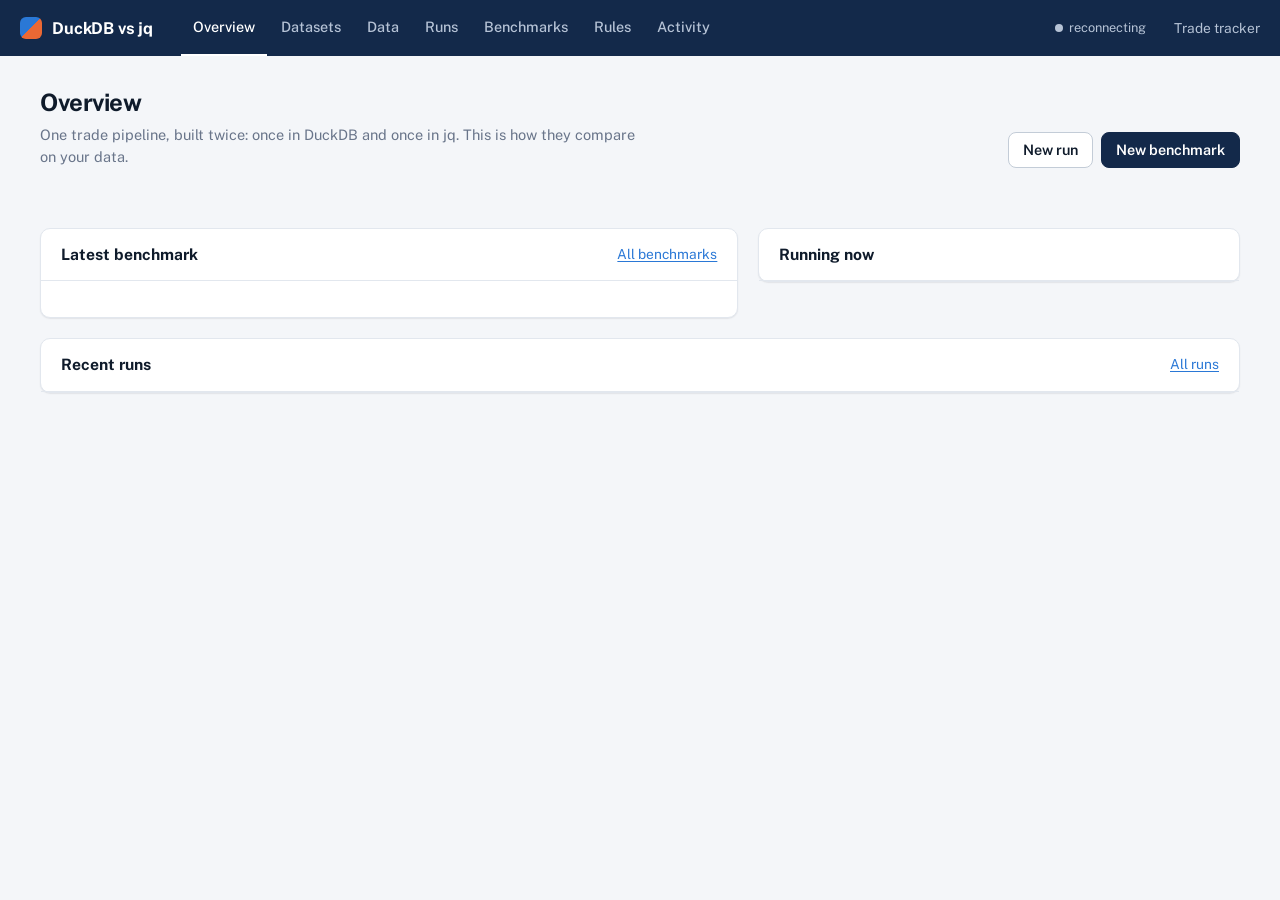
==== commit 5578084e: "Number runs, benchmarks and uploads so their data can be told apart Two runs on the same dataset use" ====
--- a/app/api/static/index.html
+++ b/app/api/static/index.html
@@ -230,7 +230,7 @@
   .run-grid, .bench-grid { grid-template-columns: minmax(0, 1fr) auto; padding-block: 10px; }
   .run-grid > .hide-sm, .bench-grid > .hide-sm { display: none; }
 }
-.detail { padding: 18px 20px 20px; display: grid; gap: 16px; border-top: 1px solid var(--line); }
+.detail { padding: 18px 20px 20px; display: grid; grid-template-columns: minmax(0, 1fr); gap: 16px; border-top: 1px solid var(--line); }
 .erows { display: grid; grid-template-columns: auto minmax(0, 1fr) minmax(150px, auto); gap: 10px 16px; align-items: center; }
 .sbar { display: flex; height: 22px; border-radius: 5px; overflow: hidden; background: var(--surface-2); }
 .sbar span { display: block; height: 100%; min-width: 2px; }
@@ -266,6 +266,7 @@
 details.table > summary { cursor: pointer; font-size: 0.86rem; color: var(--ink-2); font-weight: 600; }
 details.table[open] > summary { margin-bottom: 10px; }
 details.table .table-wrap { border: 1px solid var(--line); border-radius: 8px; }
+details.table th, details.table td { padding-left: 10px; padding-right: 10px; }
 
 /* ---------- activity ---------- */
 .log { list-style: none; margin: 0; padding: 0; max-height: 70vh; overflow-y: auto; }
@@ -351,6 +352,12 @@
 
 /* ---------- data explorer ---------- */
 .toolbar { display: flex; flex-wrap: wrap; gap: 10px 14px; align-items: center; padding: 14px 20px; border-bottom: 1px solid var(--line); }
+.run-context { display: flex; flex-wrap: wrap; align-items: center; gap: 4px 12px; padding: 10px 20px; border-bottom: 1px solid var(--line); background: var(--surface-2); font-size: 0.86rem; color: var(--ink-2); }
+.run-context b { color: var(--ink); }
+.run-context .muted { flex-basis: 100%; }
+td.links { white-space: nowrap; }
+td.links .sub { display: flex; gap: 10px; font-size: 0.8rem; white-space: nowrap; }
+td.links .btn.link { padding: 0; height: auto; font-size: inherit; }
 .toolbar select, .toolbar input[type="search"] { height: 36px; padding: 0 10px; border: 1px solid var(--line-strong); border-radius: 8px; background: var(--surface); min-width: 0; max-width: 100%; }
 .toolbar select { max-width: min(420px, 100%); }
 .toolbar .grow { flex: 1 1 200px; }
@@ -530,6 +537,7 @@
         <span class="chips tight" id="o-outputs" role="group" aria-label="Output file"></span>
         <input type="search" id="o-search" class="grow" placeholder="Trade id, or any value" aria-label="Search documents">
       </div>
+      <div class="run-context" id="o-context" hidden></div>
       <div class="grid-wrap" id="o-grid"></div>
       <div class="pager" id="o-pager"></div>
     </div>
@@ -756,6 +764,13 @@
   return `<span class="pill tone-${tone}${tone === "warn" ? " live-pill" : ""}">${esc(label)}</span>`;
 }
 const settingsText = (s) => s ? `seed ${s.seed} · ${+(s.dirty_rate * 100).toFixed(2)}% messy · tree ${s.hierarchy_depth} · chain ${s.max_chain_length}` : "";
+// only the settings that differ from the defaults, so two datasets of the same size get different names
+const settingsDiff = (s) => [s.seed !== 42 && `seed ${s.seed}`, s.dirty_rate !== 0.02 && `${+(s.dirty_rate * 100).toFixed(2)}% messy`,
+  s.hierarchy_depth !== 7 && `tree ${s.hierarchy_depth}`, s.max_chain_length !== 5 && `chain ${s.max_chain_length}`].filter(Boolean).join(" · ");
+const stamp = (iso) => iso ? new Date(iso).toLocaleString("en-GB", { day: "numeric", month: "short", hour: "2-digit", minute: "2-digit" }) : "";
+const runName = (c) => c?.number ? `Run ${c.number}` : "A new run";
+const benchName = (b) => b?.number ? `Benchmark ${b.number}` : "A new benchmark";
+const benchOf = (c) => c?.benchmark_id ? state.benchmarksById.get(c.benchmark_id) : null;
 
 async function api(path, options = {}) {
   const res = await fetch(path, options);
@@ -800,7 +815,7 @@
 }
 
 /* ---------- state ---------- */
-const state = { datasets: [], comparisons: [], benchmarks: [], datasetsById: new Map(), runIndex: new Map() };
+const state = { datasets: [], comparisons: [], benchmarks: [], datasetsById: new Map(), comparisonsById: new Map(), benchmarksById: new Map(), runIndex: new Map() };
 const expanded = { runs: new Set(), bench: new Set() };
 const touched = { runs: false, bench: false };
 
@@ -811,8 +826,11 @@
     const root = state.datasetsById.get(d.root_id);
     return `${root ? datasetTitle(root.dataset_id) : d.root_id} · v${d.version}`;
   }
-  if (d.generation) return `${fmtN(d.generation.rows)} trades`;
-  return "Uploaded files";
+  if (d.generation) {
+    const diff = settingsDiff(d.generation);
+    return `${fmtN(d.generation.rows)} trades${diff ? ` · ${diff}` : ""}`;
+  }
+  return d.number ? `Upload ${d.number}` : "Uploaded files";
 }
 const nextVersion = (d) => {
   const root = d.root_id ?? d.dataset_id;
@@ -869,30 +887,30 @@
 
   const items = [];
   for (const d of state.datasets.filter((d) => d.status === "pending")) {
-    items.push(`<li><div class="what">${pill("pending")} <b>${esc(datasetTitle(d.dataset_id))}</b> <span class="muted">${esc(d.origin === "version" ? "applying the column fix" : settingsText(d.generation))}</span></div></li>`);
+    items.push(`<li><div class="what">${pill("pending")} <b>${esc(datasetTitle(d.dataset_id))}</b> <span class="muted">${esc(d.origin === "version" ? "writing the new version" : d.origin === "uploaded" ? "checking the columns" : settingsText(d.generation))}</span></div></li>`);
   }
   for (const rep of state.comparisons) {
     for (const r of rep.runs.filter((r) => ACTIVE.has(r.status))) {
       const at = r.current_stage ? STAGES.indexOf(r.current_stage) : -1;
-      items.push(`<li><div class="what"><span class="etag ${r.engine}">${ENGINE[r.engine]}</span> <b>${esc(datasetTitle(rep.comparison.dataset_id))}</b>
+      items.push(`<li><div class="what"><span class="etag ${r.engine}">${ENGINE[r.engine]}</span> <b>${esc(runName(rep.comparison))} · ${esc(datasetTitle(rep.comparison.dataset_id))}</b>
         <span class="muted">${r.status === "queued" ? "waiting for a free worker" : r.current_stage ? `${esc(r.current_stage)}: ${esc(STAGE_INFO[r.current_stage])}` : "starting"}</span>
-        ${rep.comparison.benchmark_id ? `<span class="tag">benchmark</span>` : ""}</div>
+        ${rep.comparison.benchmark_id ? `<span class="tag">${esc(benchName(benchOf(rep.comparison)))}</span>` : ""}</div>
         <div class="progress5" aria-label="Stage ${at + 1} of 5">${STAGES.map((s, i) => `<span class="${i === at ? "now" : r.stages[s] || i < at ? "done" : ""}"></span>`).join("")}</div></li>`);
     }
-    if (rep.comparison.status === "verifying") items.push(`<li><div class="what">${pill("verifying")} <b>${esc(datasetTitle(rep.comparison.dataset_id))}</b> <span class="muted">comparing DuckDB and jq outputs</span></div></li>`);
+    if (rep.comparison.status === "verifying") items.push(`<li><div class="what">${pill("verifying")} <b>${esc(runName(rep.comparison))} · ${esc(datasetTitle(rep.comparison.dataset_id))}</b> <span class="muted">comparing DuckDB and jq outputs</span></div></li>`);
   }
   $("#ov-running").innerHTML = items.join("") || `<li class="empty"><b>Nothing running</b><span>Progress shows here while runs and benchmarks are going.</span></li>`;
   $("#ov-running-count").textContent = items.length ? `${items.length} in progress` : "";
 
   const recent = state.comparisons.slice(0, 6);
   $("#ov-recent").innerHTML = recent.length ? `<table>
-    <thead><tr><th>Dataset</th><th class="r">DuckDB</th><th class="r">jq</th><th class="r">jq vs DuckDB</th><th>Outputs</th><th>Status</th><th class="r">When</th></tr></thead>
+    <thead><tr><th>Run</th><th class="r">DuckDB</th><th class="r">jq</th><th class="r">jq vs DuckDB</th><th>Outputs</th><th>Status</th><th class="r">When</th></tr></thead>
     <tbody>${recent.map((rep) => {
       const c = rep.comparison;
-      return `<tr><td><b>${esc(datasetTitle(c.dataset_id))}</b><span class="sub">${esc(c.source_format)}${c.benchmark_id ? " · benchmark" : ""}</span></td>
+      return `<tr><td><b>${esc(runName(c))} · ${esc(datasetTitle(c.dataset_id))}</b><span class="sub">${esc([c.source_format, c.benchmark_id ? benchName(benchOf(c)) : ""].filter(Boolean).join(" · "))}</span></td>
         <td class="r">${engineTime(rep, "duckdb")}</td><td class="r">${engineTime(rep, "jq")}</td>
         <td class="r">${rep.slowdown_vs_duckdb?.jq ? fmtX(rep.slowdown_vs_duckdb.jq.total) : `<span class="muted">–</span>`}</td>
-        <td>${matchPill(rep)}</td><td>${pill(c.status)}</td><td class="r muted">${esc(ago(c.created_at))}</td></tr>`;
+        <td>${matchPill(rep)}</td><td>${pill(c.status)}</td><td class="r muted" title="${esc(stamp(c.created_at))}">${esc(ago(c.created_at))}</td></tr>`;
     }).join("")}</tbody></table>` : `<div class="empty"><b>No runs yet</b><span>Runs and benchmark runs appear here.</span></div>`;
 }
 
@@ -945,7 +963,7 @@
 
   const select = $("#r-dataset"), current = select.value;
   select.innerHTML = ready.length
-    ? ready.map((d) => `<option value="${esc(d.dataset_id)}">${esc(datasetTitle(d.dataset_id))}${d.generation ? ` · ${esc(settingsText(d.generation))}` : ""}</option>`).join("")
+    ? ready.map((d) => `<option value="${esc(d.dataset_id)}">${esc(datasetTitle(d.dataset_id))}</option>`).join("")
     : `<option value="">No datasets ready yet</option>`;
   if ([...select.options].some((o) => o.value === current)) select.value = current;
   $("#run-submit").disabled = !ready.length;
@@ -1007,7 +1025,7 @@
       ${["trades", "rejects", "exposures"].some((o) => r.outputs.includes(o)) ? `<button type="button" class="btn small link" data-browse="${esc(r.run_id)}">Browse</button>` : ""}
       ${r.outputs.includes("row_status") ? `<a class="btn small link" href="/tracker#run=${encodeURIComponent(r.run_id)}">Track rows</a>` : ""}
       ${r.outputs.filter((o) => OUTPUT_LABEL[o]).map((o) => `<button type="button" class="btn small link" data-preview="${esc(r.run_id)}" data-output="${esc(o)}">${OUTPUT_LABEL[o]}</button>`).join("")}</div>`).join("")}</div></div>` : ""}
-    <div class="meta"><a href="#rules">rules version ${c.rules_version}</a><span class="id">${esc(c.comparison_id)}</span><span class="id">${esc(c.dataset_id)}</span></div>
+    <div class="meta"><span>${esc(runName(c))}, started ${esc(stamp(c.created_at))}</span><a href="#rules">rules version ${c.rules_version}</a><span class="id">${esc(c.comparison_id)}</span><span class="id">${esc(c.dataset_id)}</span></div>
   </div>`;
 }
 
@@ -1016,12 +1034,12 @@
   const sub = [c.source_format, filterText(c.params), c.parallel_engines ? "engines at the same time" : "", c.rules_version ? `rules v${c.rules_version}` : ""].filter(Boolean).join(" · ");
   return `<li class="${open ? "open" : ""}" data-row="runs" data-id="${esc(c.comparison_id)}">
     <div class="row-main run-grid">
-      <div class="cell-title"><b>${esc(datasetTitle(c.dataset_id))} ${pill(c.status)}</b><small>${esc(sub)}</small></div>
+      <div class="cell-title"><b>${esc(runName(c))} · ${esc(datasetTitle(c.dataset_id))} ${pill(c.status)}</b><small>${esc(sub)}</small></div>
       <div class="cell-r hide-sm">${engineTime(rep, "duckdb")}</div>
       <div class="cell-r hide-sm">${engineTime(rep, "jq")}</div>
       <div class="cell-r hide-sm">${rep.slowdown_vs_duckdb?.jq ? fmtX(rep.slowdown_vs_duckdb.jq.total) : `<span class="muted">–</span>`}</div>
       <div class="hide-sm">${matchPill(rep)}</div>
-      <div class="cell-r muted hide-sm">${esc(ago(c.created_at))}</div>
+      <div class="cell-r muted hide-sm" title="${esc(stamp(c.created_at))}">${esc(ago(c.created_at))}</div>
       <div class="cell-acts">
         <button type="button" class="ibtn del" data-act="del-run" data-id="${esc(c.comparison_id)}" title="Delete run" aria-label="Delete run">${icon("trash")}</button>
         <button type="button" class="ibtn" data-toggle aria-expanded="${open}" aria-label="Show details">${icon("chevron")}</button>
@@ -1036,7 +1054,7 @@
   $("#count-runs").textContent = own.length || "";
   if (!touched.runs && own[0]) expanded.runs.add(own[0].comparison.comparison_id);
   $("#runs-card").innerHTML = own.length ? `
-    <div class="rows-head run-grid"><span>Dataset</span><span class="cell-r">DuckDB</span><span class="cell-r">jq</span><span class="cell-r">jq vs DuckDB</span><span>Outputs</span><span class="cell-r">When</span><span></span></div>
+    <div class="rows-head run-grid"><span>Run</span><span class="cell-r">DuckDB</span><span class="cell-r">jq</span><span class="cell-r">jq vs DuckDB</span><span>Outputs</span><span class="cell-r">When</span><span></span></div>
     <ul class="rows">${own.slice(0, 50).map(runRow).join("")}</ul>`
     : `<div class="empty"><b>No runs yet</b><span>Start one on any dataset. Benchmark runs are listed under Benchmarks.</span><button type="button" class="btn small primary" data-open="run">New run</button></div>`;
 }
@@ -1061,15 +1079,14 @@
 }
 function benchTable(rep) {
   return `<details class="table"><summary>Stage-by-stage numbers</summary><div class="table-wrap"><table>
-    <thead><tr><th class="r">Trades</th><th>Engine</th>${STAGES.map((s) => `<th class="r">${s}</th>`).join("")}<th class="r">Total</th><th class="r">Peak memory</th><th class="r">Rows/s</th><th class="r">vs DuckDB</th><th>Outputs</th><th></th></tr></thead>
+    <thead><tr><th>Run</th><th class="r">Trades</th>${STAGES.map((s) => `<th class="r">${s}</th>`).join("")}<th class="r">Total</th><th class="r">Peak memory</th><th class="r">Rows/s</th><th class="r">vs DuckDB</th><th>Outputs</th></tr></thead>
     <tbody>${rep.rows.map((r) => `<tr>
-      <td class="r">${fmtN(r.rows)}</td><td><span class="etag ${r.engine}">${ENGINE[r.engine]}</span>${r.error ? `<span class="sub" style="color:var(--bad)">${esc(r.error)}</span>` : ""}</td>
+      <td class="links"><b>Run ${r.run_number}</b> <span class="etag ${r.engine}">${ENGINE[r.engine]}</span>${r.error ? `<span class="sub" style="color:var(--bad)">${esc(r.error)}</span>` : ""}<span class="sub">${["trades", "rejects", "exposures"].some((o) => state.runIndex.get(r.run_id)?.outputs.includes(o)) ? `<button type="button" class="btn small link" data-browse="${esc(r.run_id)}">Browse</button>` : ""}${r.status === "succeeded" ? `<a href="/tracker#run=${encodeURIComponent(r.run_id)}">Track rows</a>` : ""}</span></td><td class="r">${fmtN(r.rows)}</td>
       ${STAGES.map((s) => `<td class="r">${fmtS(r.stage_seconds[s])}</td>`).join("")}
       <td class="r"><b>${r.status === "succeeded" ? fmtS(r.total_seconds) : STATUS[r.status]?.[0] ?? r.status}</b></td>
       <td class="r">${fmtMB(r.peak_rss_mb)}</td><td class="r">${fmtN(r.rows_per_second)}</td>
       <td class="r">${r.slowdown_vs_duckdb ? fmtX(r.slowdown_vs_duckdb) : "–"}</td>
-      <td>${r.equivalent == null ? "–" : r.equivalent ? `<span class="pill tone-good">Match</span>` : `<span class="pill tone-bad">Differ</span>`}</td>
-      <td>${r.status === "succeeded" ? `<a href="/tracker#run=${encodeURIComponent(r.run_id)}">Track rows</a>` : ""}</td></tr>`).join("")}</tbody></table></div></details>`;
+      <td>${r.equivalent == null ? "–" : r.equivalent ? `<span class="pill tone-good">Match</span>` : `<span class="pill tone-bad">Differ</span>`}</td></tr>`).join("")}</tbody></table></div></details>`;
 }
 function benchSummary(rep) {
   const b = rep.benchmark;
@@ -1087,10 +1104,10 @@
   const b = rep.benchmark, open = expanded.bench.has(b.benchmark_id);
   return `<li class="${open ? "open" : ""}" data-row="bench" data-id="${esc(b.benchmark_id)}">
     <div class="row-main bench-grid">
-      <div class="cell-title"><b>${esc(b.specs.map((s) => sizeLabel(s.rows)).join(", "))} trades</b><small>${esc(benchSubtitle(b))}</small></div>
+      <div class="cell-title"><b>${esc(benchName(b))} · ${esc(b.specs.map((s) => sizeLabel(s.rows)).join(", "))} trades</b><small>${esc(benchSubtitle(b))}</small></div>
       <div class="hide-sm">${pill(b.status)}</div>
       <div class="hide-sm">${benchSummary(rep)}</div>
-      <div class="cell-r muted hide-sm">${esc(ago(b.created_at))}</div>
+      <div class="cell-r muted hide-sm" title="${esc(stamp(b.created_at))}">${esc(ago(b.created_at))}</div>
       <div class="cell-acts">
         <a class="ibtn" href="/api/benchmarks/${encodeURIComponent(b.benchmark_id)}/report.md" target="_blank" rel="noopener" title="Markdown report" aria-label="Markdown report">${icon("doc")}</a>
         <button type="button" class="ibtn del" data-act="del-bench" data-id="${esc(b.benchmark_id)}" title="Delete benchmark" aria-label="Delete benchmark">${icon("trash")}</button>
@@ -1101,7 +1118,7 @@
       ${b.error ? `<div class="error">${esc(b.error)}</div>` : ""}
       ${rep.rows.length || ACTIVE.has(b.status) ? benchChart(rep) : ""}
       ${rep.rows.length ? benchTable(rep) : ""}
-      <div class="meta"><span class="id">${esc(b.benchmark_id)}</span><span>${b.discard_outputs ? "large output files deleted after each size" : "output files kept"}</span></div>
+      <div class="meta"><span>${esc(benchName(b))}, started ${esc(stamp(b.created_at))}</span><span>${b.discard_outputs ? "trades and rejects files deleted after each size" : "output files kept"}</span><span class="id">${esc(b.benchmark_id)}</span></div>
     </div>` : ""}
   </li>`;
 }
@@ -1122,7 +1139,9 @@
   try {
     const [datasets, comparisons, benchmarks] = await Promise.all([api("/api/datasets"), api("/api/comparisons"), api("/api/benchmarks")]);
     Object.assign(state, { datasets, comparisons, benchmarks, datasetsById: new Map(datasets.map((d) => [d.dataset_id, d])) });
-    state.runIndex = new Map(comparisons.flatMap((rep) => rep.runs.map((r) => [r.run_id, { engine: r.engine, dataset: rep.comparison.dataset_id }])));
+    state.comparisonsById = new Map(comparisons.map((rep) => [rep.comparison.comparison_id, rep.comparison]));
+    state.benchmarksById = new Map(benchmarks.map((rep) => [rep.benchmark.benchmark_id, rep.benchmark]));
+    state.runIndex = new Map(comparisons.flatMap((rep) => rep.runs.map((r) => [r.run_id, { engine: r.engine, dataset: rep.comparison.dataset_id, comparison: rep.comparison, outputs: r.outputs }])));
     const keepOpen = openTables();
     renderOverview(); renderDatasets(); renderRuns(); renderBenchmarks();
     if (location.hash === "#data") renderExplorerPickers();
@@ -1137,11 +1156,12 @@
   const run = state.runIndex.get(d.run_id);
   // a brand-new run can be ahead of the last refresh; its id still starts with the engine
   const engine = run?.engine ?? String(d.run_id ?? "").match(/^run-(duckdb|jq)-/)?.[1];
-  const who = run ? `${ENGINE[run.engine]} on ${datasetTitle(run.dataset)}` : engine ? ENGINE[engine] : d.run_id;
+  const who = run ? `${runName(run.comparison)} · ${ENGINE[run.engine]} on ${datasetTitle(run.dataset)}` : engine ? ENGINE[engine] : d.run_id;
+  const cmp = state.comparisonsById.get(d.comparison_id), bench = state.benchmarksById.get(d.benchmark_id);
   switch (type) {
     case "DatasetGenerationRequested": return `Creating dataset: ${fmtN(d.spec.rows)} trades, ${settingsText(d.spec)}`;
-    case "DatasetUploaded": return `Files uploaded, checking ${d.dataset_id}`;
-    case "DatasetVersionRequested": return `Creating ${d.dataset_id} with fixed columns`;
+    case "DatasetUploaded": return `${datasetTitle(d.dataset_id)}: files received, checking the columns`;
+    case "DatasetVersionRequested": return `Creating ${datasetTitle(d.dataset_id)} from ${datasetTitle(d.parent_id)}`;
     case "DatasetReady": return `Dataset ready: ${datasetTitle(d.dataset_id)}`;
     case "DatasetFailed": return `Dataset failed: ${d.error}`;
     case "RunStarted": return `${who}: started`;
@@ -1149,24 +1169,38 @@
     case "StageCompleted": return `${who}: ${d.metrics.stage} done in ${fmtS(d.metrics.wall_seconds)}, ${fmtN(d.metrics.rows_out)} rows, ${fmtMB(d.metrics.peak_rss_mb)} peak`;
     case "RunFinished": return d.outcome.succeeded ? `${who}: finished in ${fmtS(d.outcome.stages.reduce((a, s) => a + s.wall_seconds, 0))}` : `${who}: failed: ${d.outcome.error}`;
     case "OutputsDiscarded": return `${who}: large output files deleted`;
-    case "ComparisonRequested": return "Run requested";
-    case "ComparisonStarted": return "Run started";
-    case "VerificationStarted": return "Checking that the outputs match";
-    case "ComparisonCompleted": return d.verification ? (d.verification.checks.every((k) => k.left_rows === k.right_rows && k.keys_match && !k.mismatched_docs) && d.verification.quality_reports_match ? "Run done: outputs match" : "Run done: outputs differ") : `Run done${d.note ? `: ${d.note}` : ""}`;
-    case "BenchmarkRequested": return "Benchmark requested";
-    case "BenchmarkProgressed": return "Benchmark: next size started";
-    case "BenchmarkCompleted": return d.error ? `Benchmark failed: ${d.error}` : "Benchmark finished";
+    case "ComparisonRequested": return `${runName(cmp)} requested${cmp ? ` on ${datasetTitle(cmp.dataset_id)}` : ""}`;
+    case "ComparisonStarted": return `${runName(cmp)} started`;
+    case "VerificationStarted": return `${runName(cmp)}: checking that the outputs match`;
+    case "ComparisonCompleted": return `${runName(cmp)} done${d.verification ? (d.verification.checks.every((k) => k.left_rows === k.right_rows && k.keys_match && !k.mismatched_docs) && d.verification.quality_reports_match ? ": outputs match" : ": outputs differ") : d.note ? `: ${d.note}` : ""}`;
+    case "BenchmarkRequested": return `${benchName(bench)} requested${bench ? `: ${bench.specs.map((s) => sizeLabel(s.rows)).join(", ")} trades` : ""}`;
+    case "BenchmarkProgressed": return `${benchName(bench)}: ${runName(state.comparisonsById.get(d.comparison_id))} started`;
+    case "BenchmarkCompleted": return d.error ? `${benchName(bench)} failed: ${d.error}` : `${benchName(bench)} finished`;
     case "RulesChanged": return `Rules saved as version ${d.version}; new runs use it`;
-    case "RecordsDeleted": return d.kind === "history" ? `History cleared (${d.ids.length} items)` : `Deleted ${d.kind} ${d.ids.join(", ")}`;
+    case "RecordsDeleted": return d.kind === "history" ? `History cleared (${d.ids.length} items)` : `Deleted ${deletedName(d.kind, d.ids[0])}`;
     default: return type;
   }
 }
+// names of deleted records come from the last refresh, which still holds them
+function deletedName(kind, id) {
+  if (kind === "dataset") return `dataset ${datasetTitle(id)}`;
+  if (kind === "comparison") return runName(state.comparisonsById.get(id));
+  if (kind === "benchmark") return benchName(state.benchmarksById.get(id));
+  return `${kind} ${id}`;
+}
+// an event about a record this page hasn't loaded yet waits for a refresh, so the log can name it
+const knows = (d) => (!d.dataset_id || state.datasetsById.has(d.dataset_id)) && (!d.comparison_id || state.comparisonsById.has(d.comparison_id))
+  && (!d.benchmark_id || state.benchmarksById.has(d.benchmark_id)) && (!d.run_id || state.runIndex.has(d.run_id));
+let logQueue = Promise.resolve();
 function logEvent(type, data) {
-  $("#log-empty").hidden = true;
-  const li = document.createElement("li");
-  li.innerHTML = `<time>${new Date(data.occurred_at).toLocaleTimeString("en-GB")}</time><span>${esc(describe(type, data))}<span class="kind">${esc(type)}</span></span>`;
-  $("#log").prepend(li);
-  while ($("#log").childElementCount > 300) $("#log").lastChild.remove();
+  logQueue = logQueue.then(async () => {
+    if (type !== "RecordsDeleted" && !knows(data)) await refresh();
+    $("#log-empty").hidden = true;
+    const li = document.createElement("li");
+    li.innerHTML = `<time>${new Date(data.occurred_at).toLocaleTimeString("en-GB")}</time><span>${esc(describe(type, data))}<span class="kind">${esc(type)}</span></span>`;
+    $("#log").prepend(li);
+    while ($("#log").childElementCount > 300) $("#log").lastChild.remove();
+  });
 }
 function connect() {
   const source = new EventSource("/api/events");
@@ -1422,10 +1456,12 @@
 
   const browse = event.target.closest("[data-browse]");
   if (browse) { openData("output", browse.dataset.browse); return; }
+  const gorun = event.target.closest("[data-gorun]");
+  if (gorun) { goToRun(gorun.dataset.gorun); return; }
   const preview = event.target.closest("[data-preview]");
   if (preview) {
     const { preview: run, output } = preview.dataset, info = state.runIndex.get(run);
-    $("#pv-title").textContent = `${OUTPUT_LABEL[output]}${info ? ` · ${ENGINE[info.engine]} · ${datasetTitle(info.dataset)}` : ""}`;
+    $("#pv-title").textContent = `${OUTPUT_LABEL[output]}${info ? ` · ${runName(info.comparison)} · ${ENGINE[info.engine]} · ${datasetTitle(info.dataset)}` : ""}`;
     $("#pv-sub").textContent = output === "quality_report" ? "The whole report" : "The first 3 documents";
     $("#pv-download").href = `/api/runs/${encodeURIComponent(run)}/outputs/${encodeURIComponent(output)}/download`;
     $("#pv-body").textContent = "Loading…";
@@ -1463,7 +1499,25 @@
 }
 const browsable = () => state.datasets.filter((d) => d.status !== "pending" && Object.keys(d.files).length);
 const runsWithFiles = () => state.comparisons.flatMap((rep) => rep.runs.filter((r) => ["trades", "rejects", "exposures"].some((o) => r.outputs.includes(o)))
-  .map((r) => ({ ...r, dataset_id: rep.comparison.dataset_id, created_at: rep.comparison.created_at })));
+  .map((r) => ({ ...r, comparison: rep.comparison, dataset_id: rep.comparison.dataset_id, created_at: rep.comparison.created_at })));
+// one line that says exactly which run the documents below came from
+function runContext(run) {
+  const c = run.comparison, bench = benchOf(c);
+  const parts = [`<b>${esc(runName(c))} · ${esc(ENGINE[run.engine])}</b> on ${esc(datasetTitle(c.dataset_id))}`, `started ${esc(stamp(c.created_at))}`,
+    bench ? `part of ${esc(benchName(bench))}` : "", esc(c.source_format), `rules v${c.rules_version}`, esc(filterText(c.params) || "no filters")].filter(Boolean);
+  const gone = ["trades", "rejects"].filter((o) => !run.outputs.includes(o));
+  const note = gone.length && bench?.discard_outputs
+    ? `<span class="muted">The ${gone.map((o) => OUTPUT_LABEL[o].toLowerCase()).join(" and ")} file${gone.length > 1 ? "s were" : " was"} deleted after this run, because the benchmark had "Keep output files" off.</span>` : "";
+  return `<span>${parts.join(" · ")}</span><button type="button" class="btn small link" data-gorun="${esc(c.comparison_id)}">Open run</button>${note}`;
+}
+function goToRun(comparisonId) {
+  const c = state.comparisonsById.get(comparisonId);
+  if (!c) return;
+  const [kind, id, hash] = c.benchmark_id ? ["bench", c.benchmark_id, "benchmarks"] : ["runs", comparisonId, "runs"];
+  touched[kind] = true; expanded[kind].add(id);
+  if (location.hash === `#${hash}`) (kind === "runs" ? renderRuns : renderBenchmarks)(); else location.hash = hash;
+  requestAnimationFrame(() => document.querySelector(`[data-row="${kind}"][data-id="${CSS.escape(id)}"]`)?.scrollIntoView({ block: "start" }));
+}
 
 function renderExplorerPickers() {
   const sets = browsable();
@@ -1480,10 +1534,12 @@
   const runs = runsWithFiles();
   if (!explorer.run || !runs.some((r) => r.run_id === explorer.run)) explorer.run = runs[0]?.run_id ?? null;
   $("#o-run").innerHTML = runs.length
-    ? runs.map((r) => `<option value="${esc(r.run_id)}">${esc(ENGINE[r.engine])} · ${esc(datasetTitle(r.dataset_id))} · ${esc(ago(r.created_at))}</option>`).join("")
+    ? runs.map((r) => `<option value="${esc(r.run_id)}">${esc(runName(r.comparison))} · ${esc(ENGINE[r.engine])} · ${esc(datasetTitle(r.dataset_id))} · ${esc(stamp(r.created_at))}</option>`).join("")
     : `<option value="">No runs with output files</option>`;
   if (explorer.run) $("#o-run").value = explorer.run;
   const run = runs.find((r) => r.run_id === explorer.run);
+  $("#o-context").innerHTML = run ? runContext(run) : "";
+  $("#o-context").hidden = !run;
   const counts = { trades: run?.quality?.output_rows, rejects: run?.quality?.rejected_rows, exposures: run?.quality?.exposure_groups };
   const outs = ["trades", "rejects", "exposures"].filter((o) => run?.outputs.includes(o));
   if (run && !outs.includes(explorer.output)) explorer.output = outs[0];
